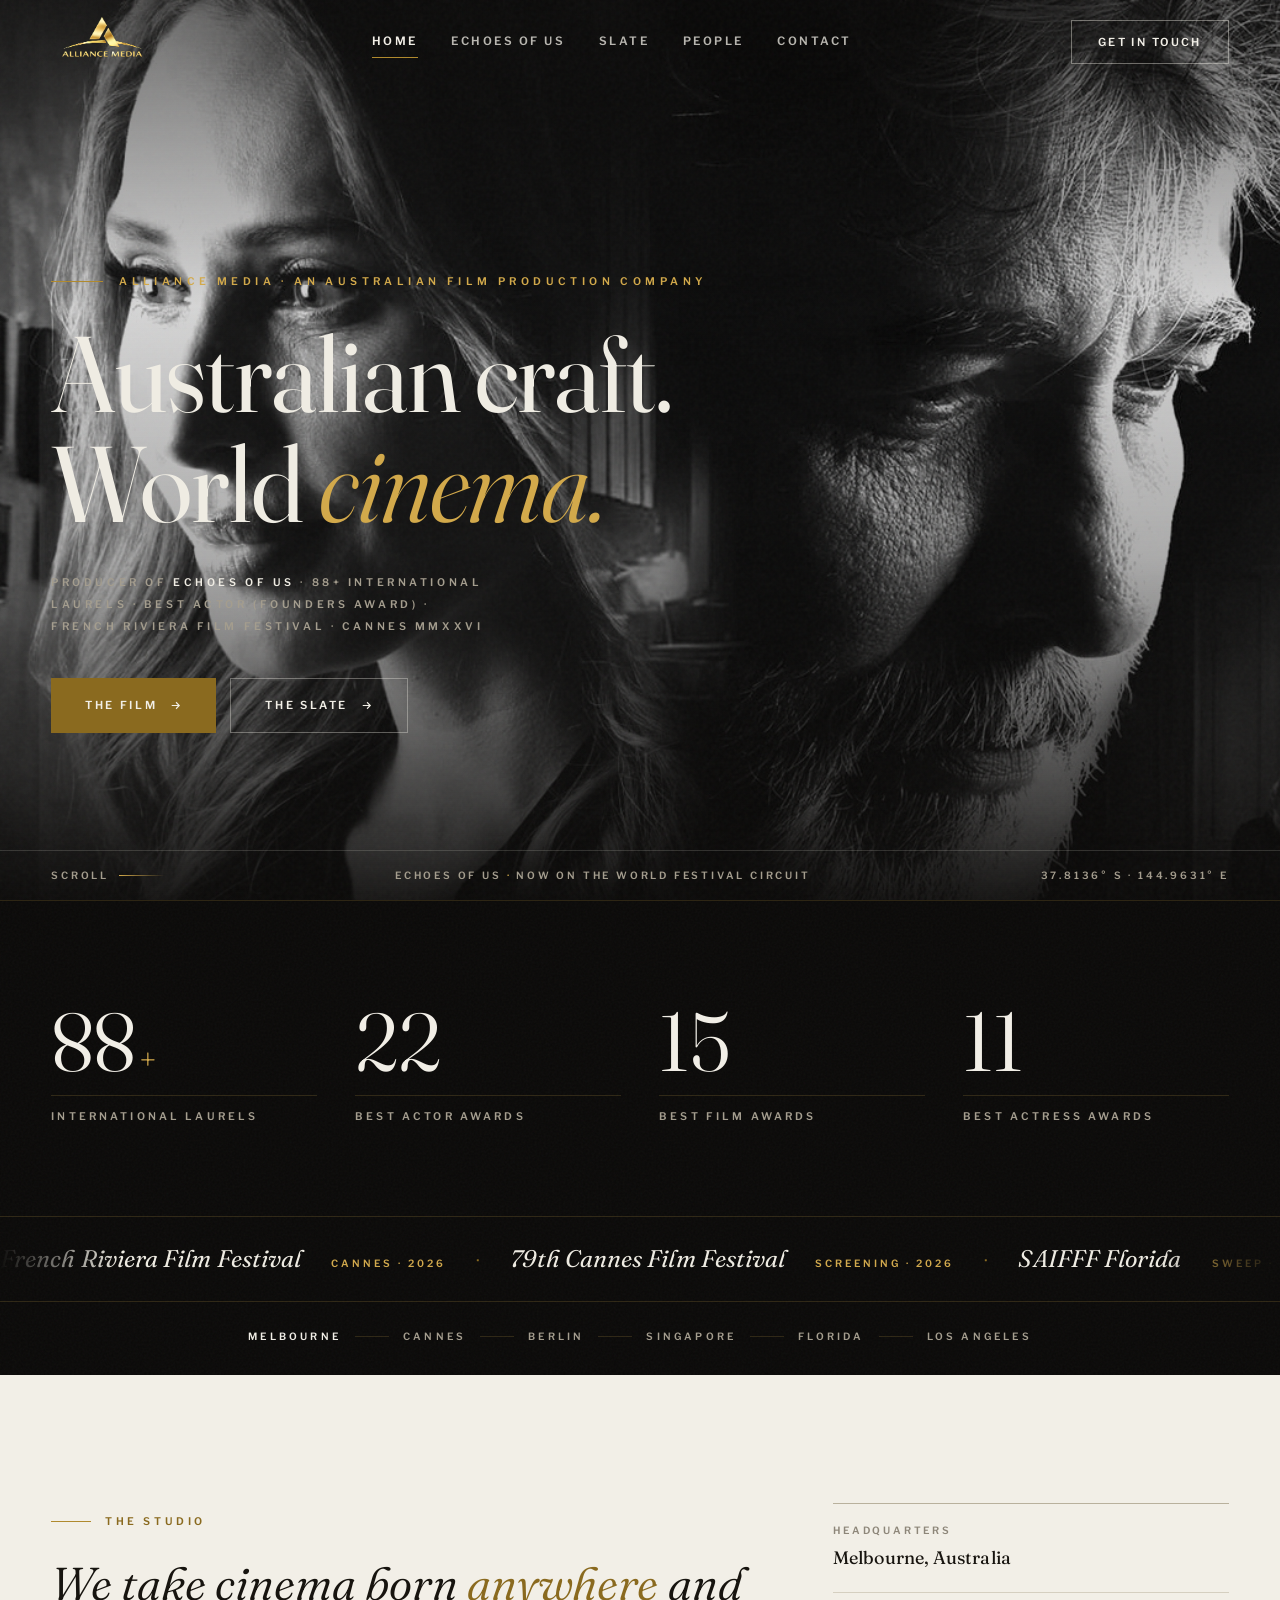
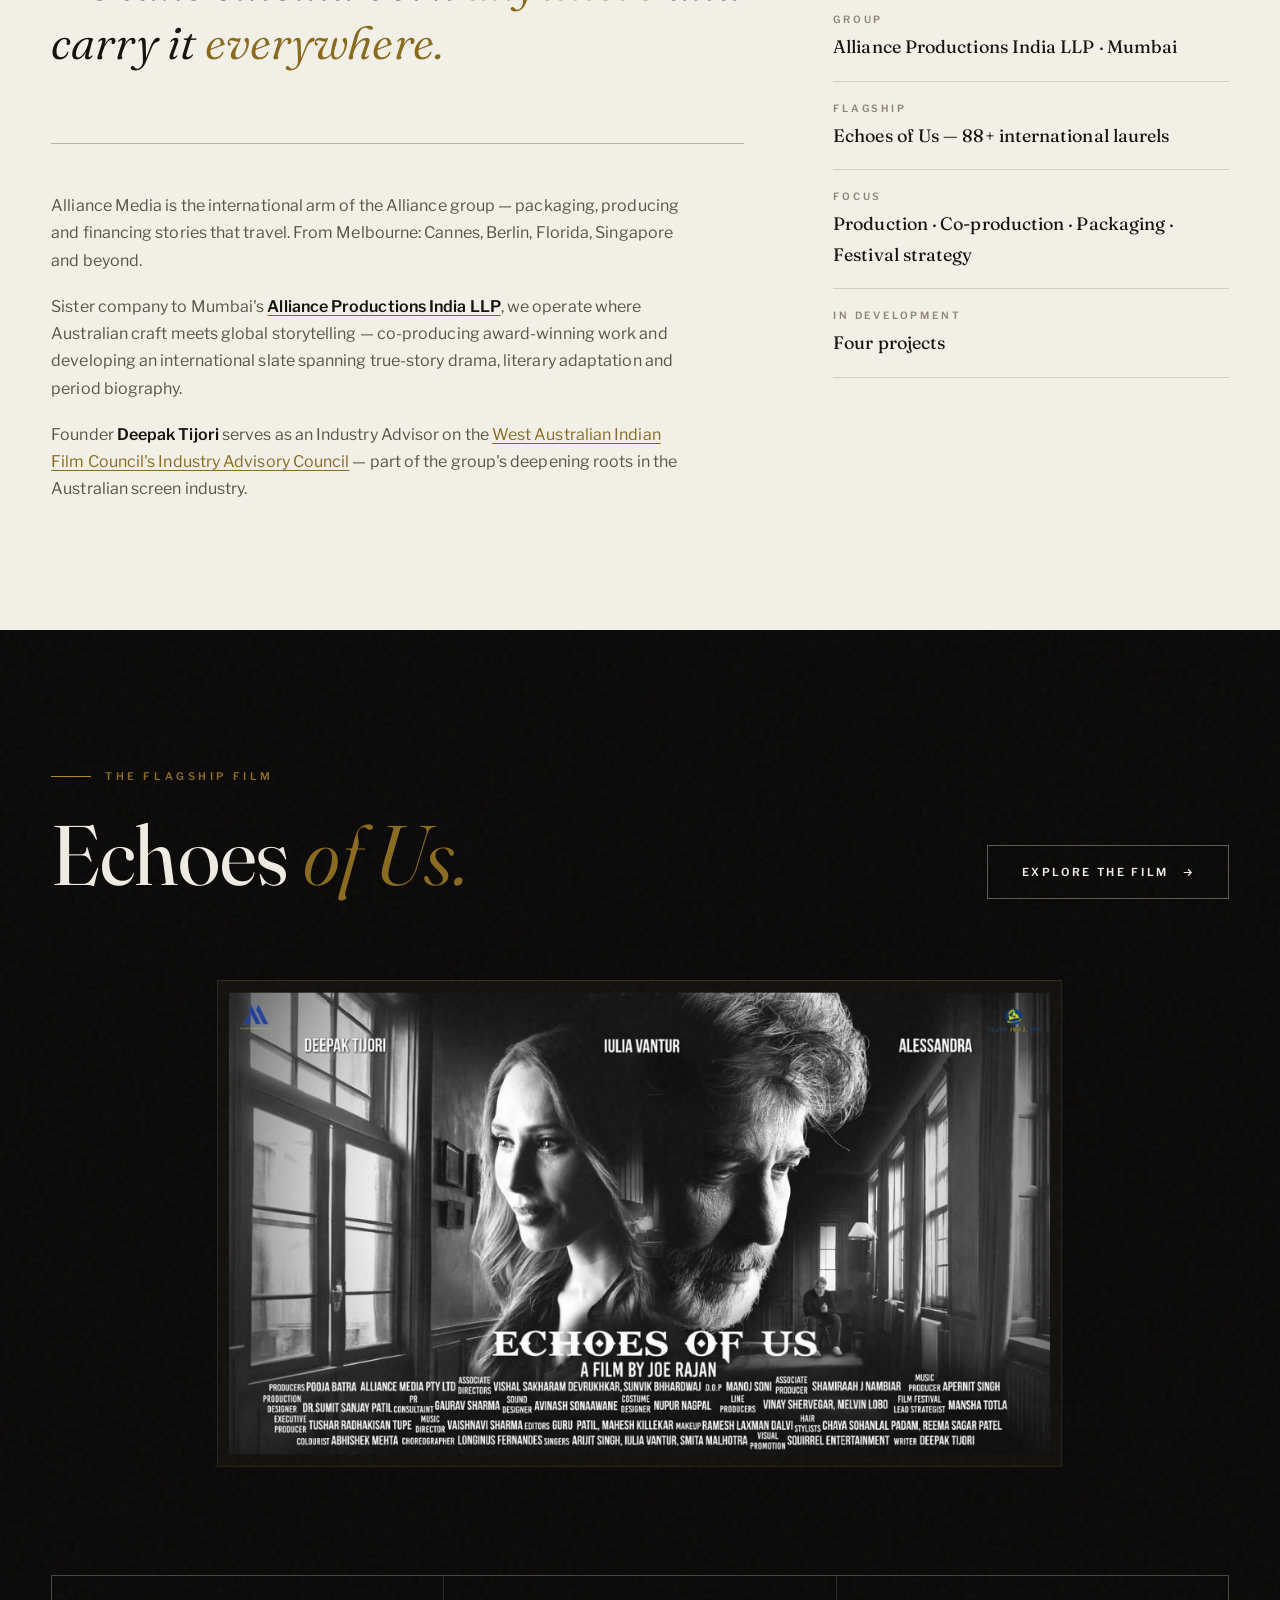
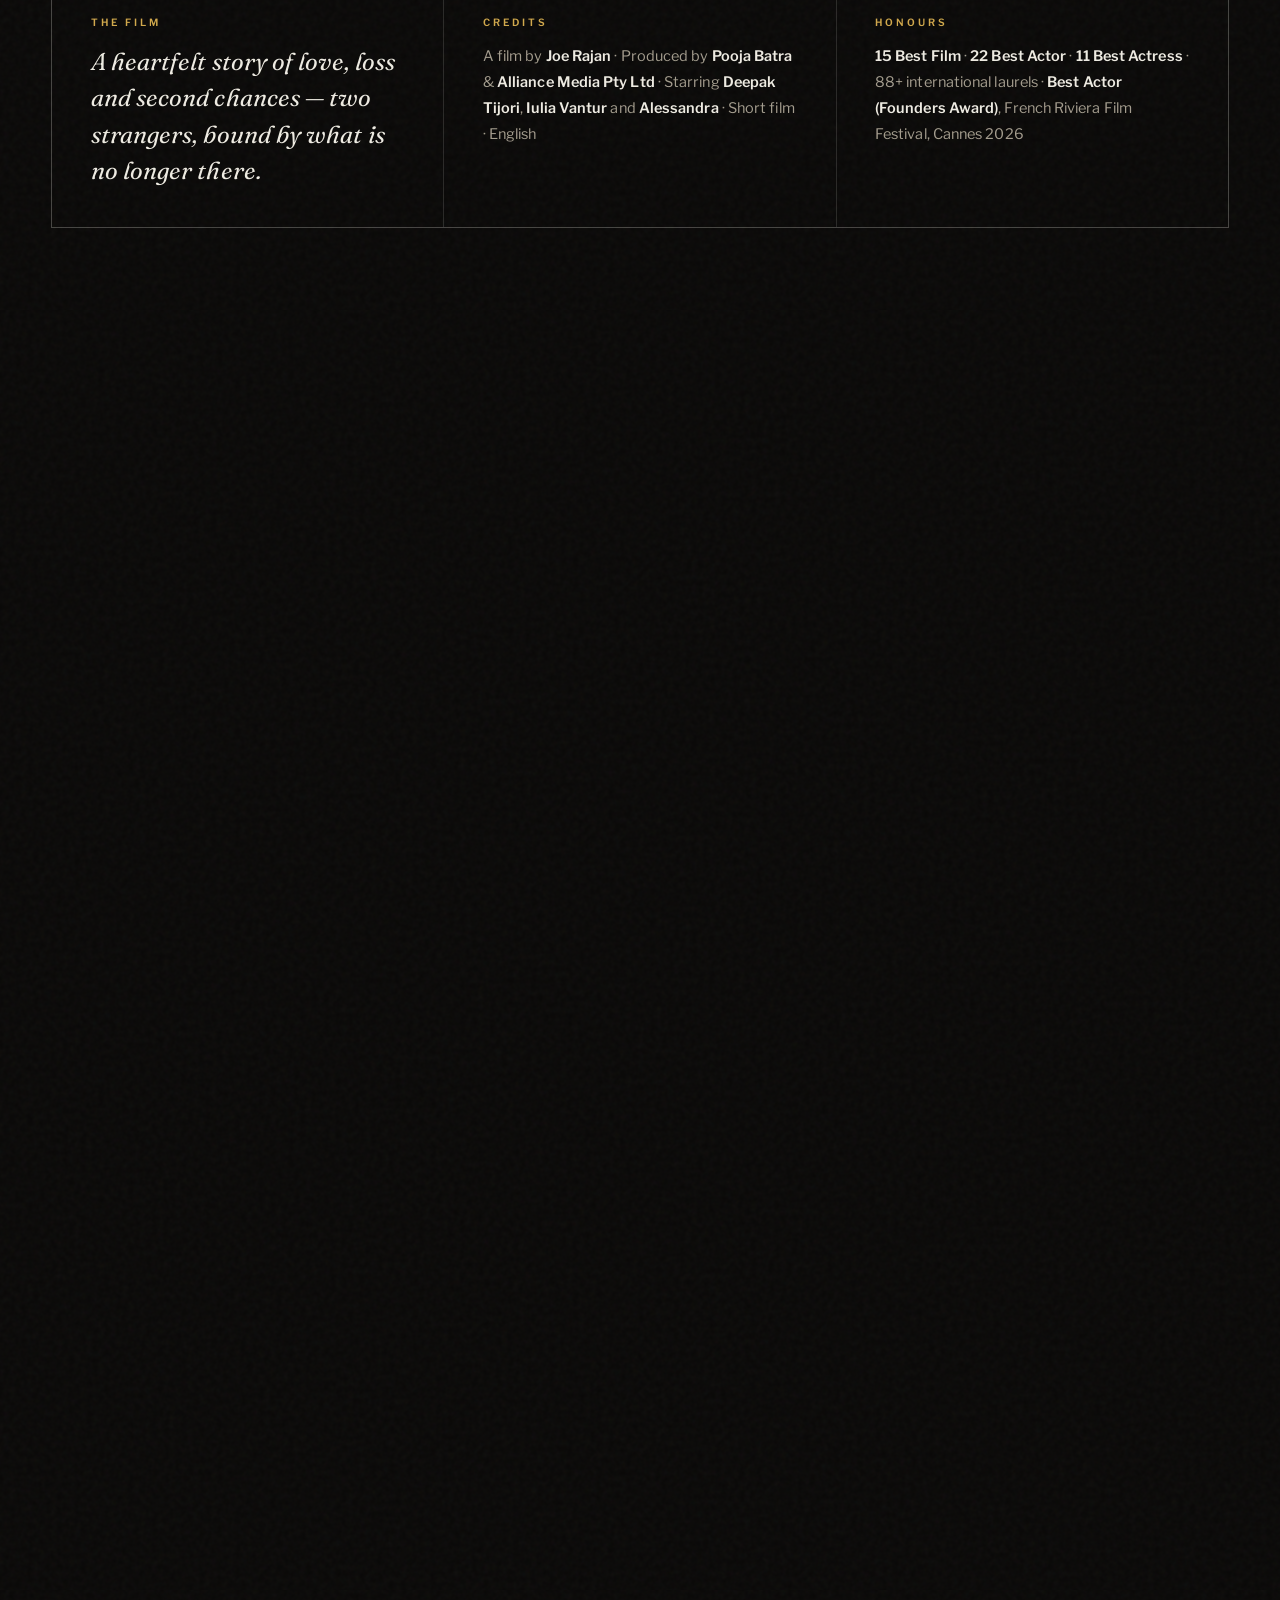
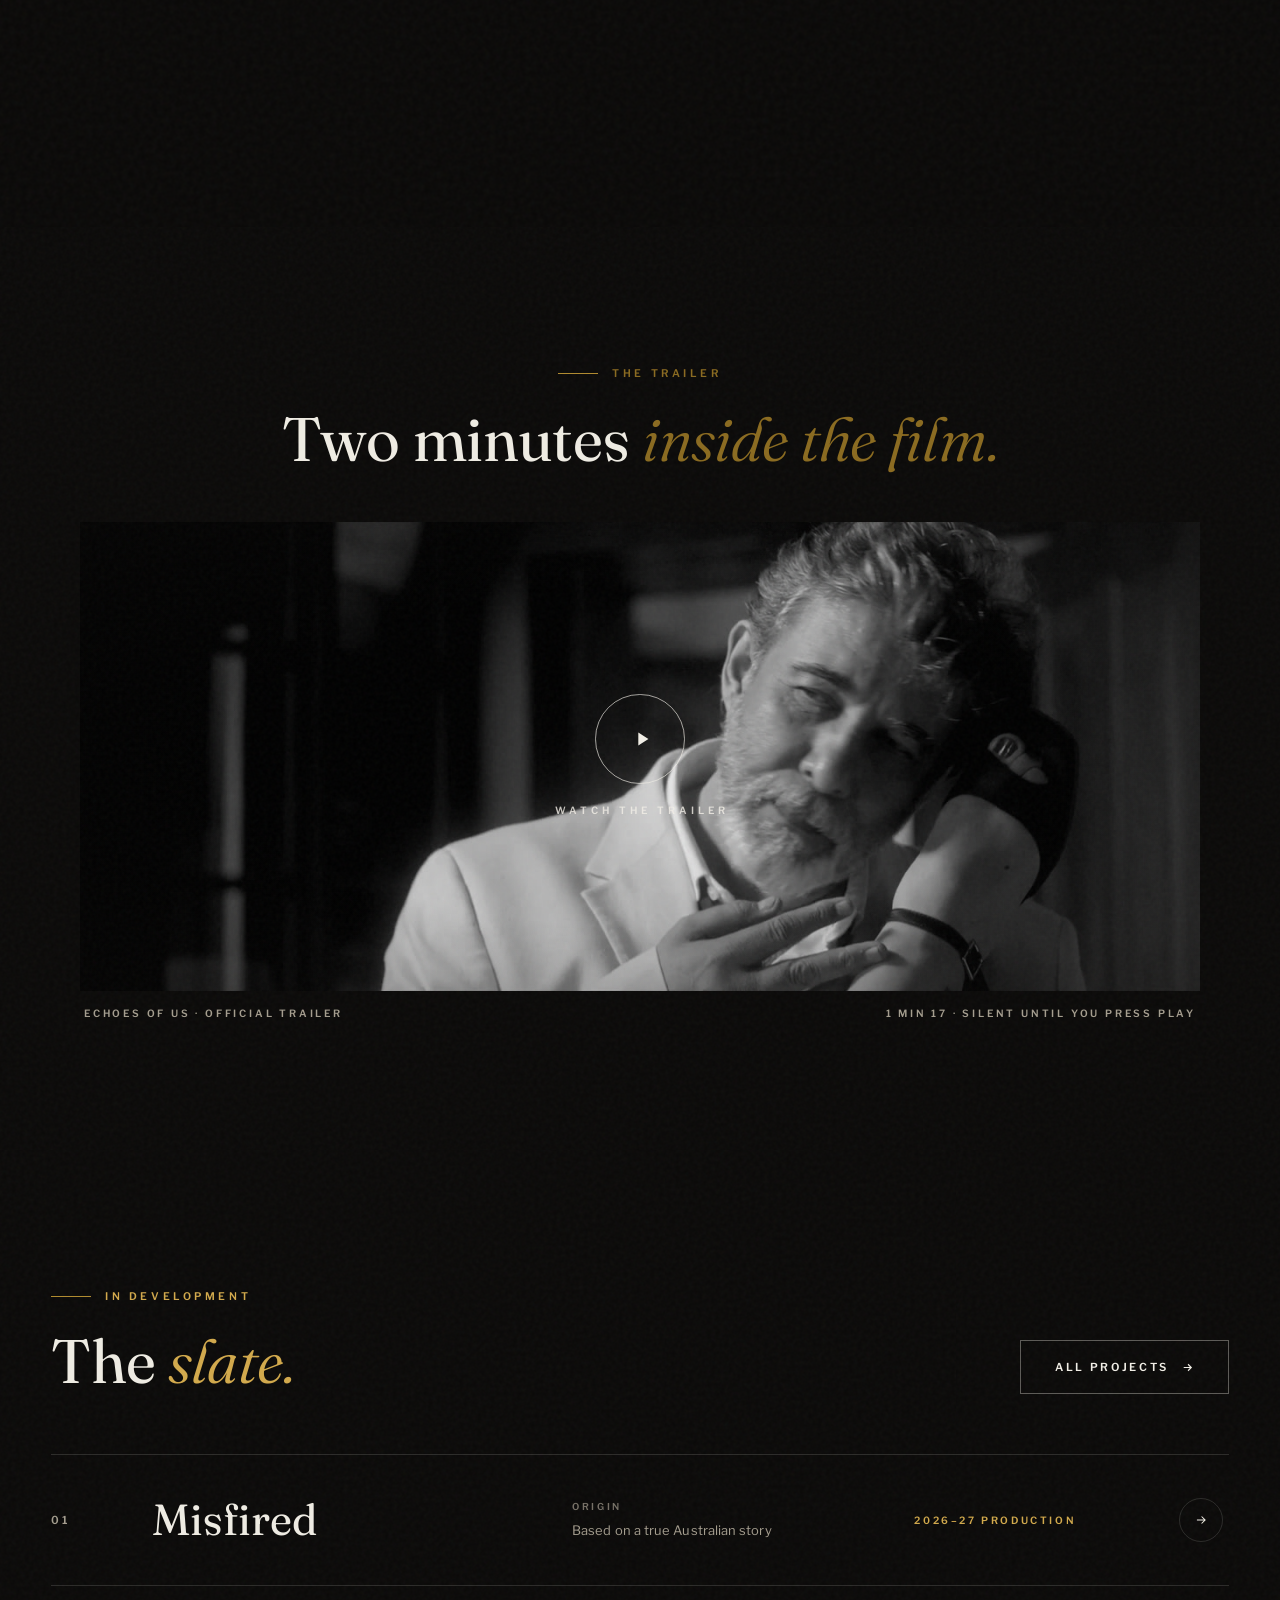
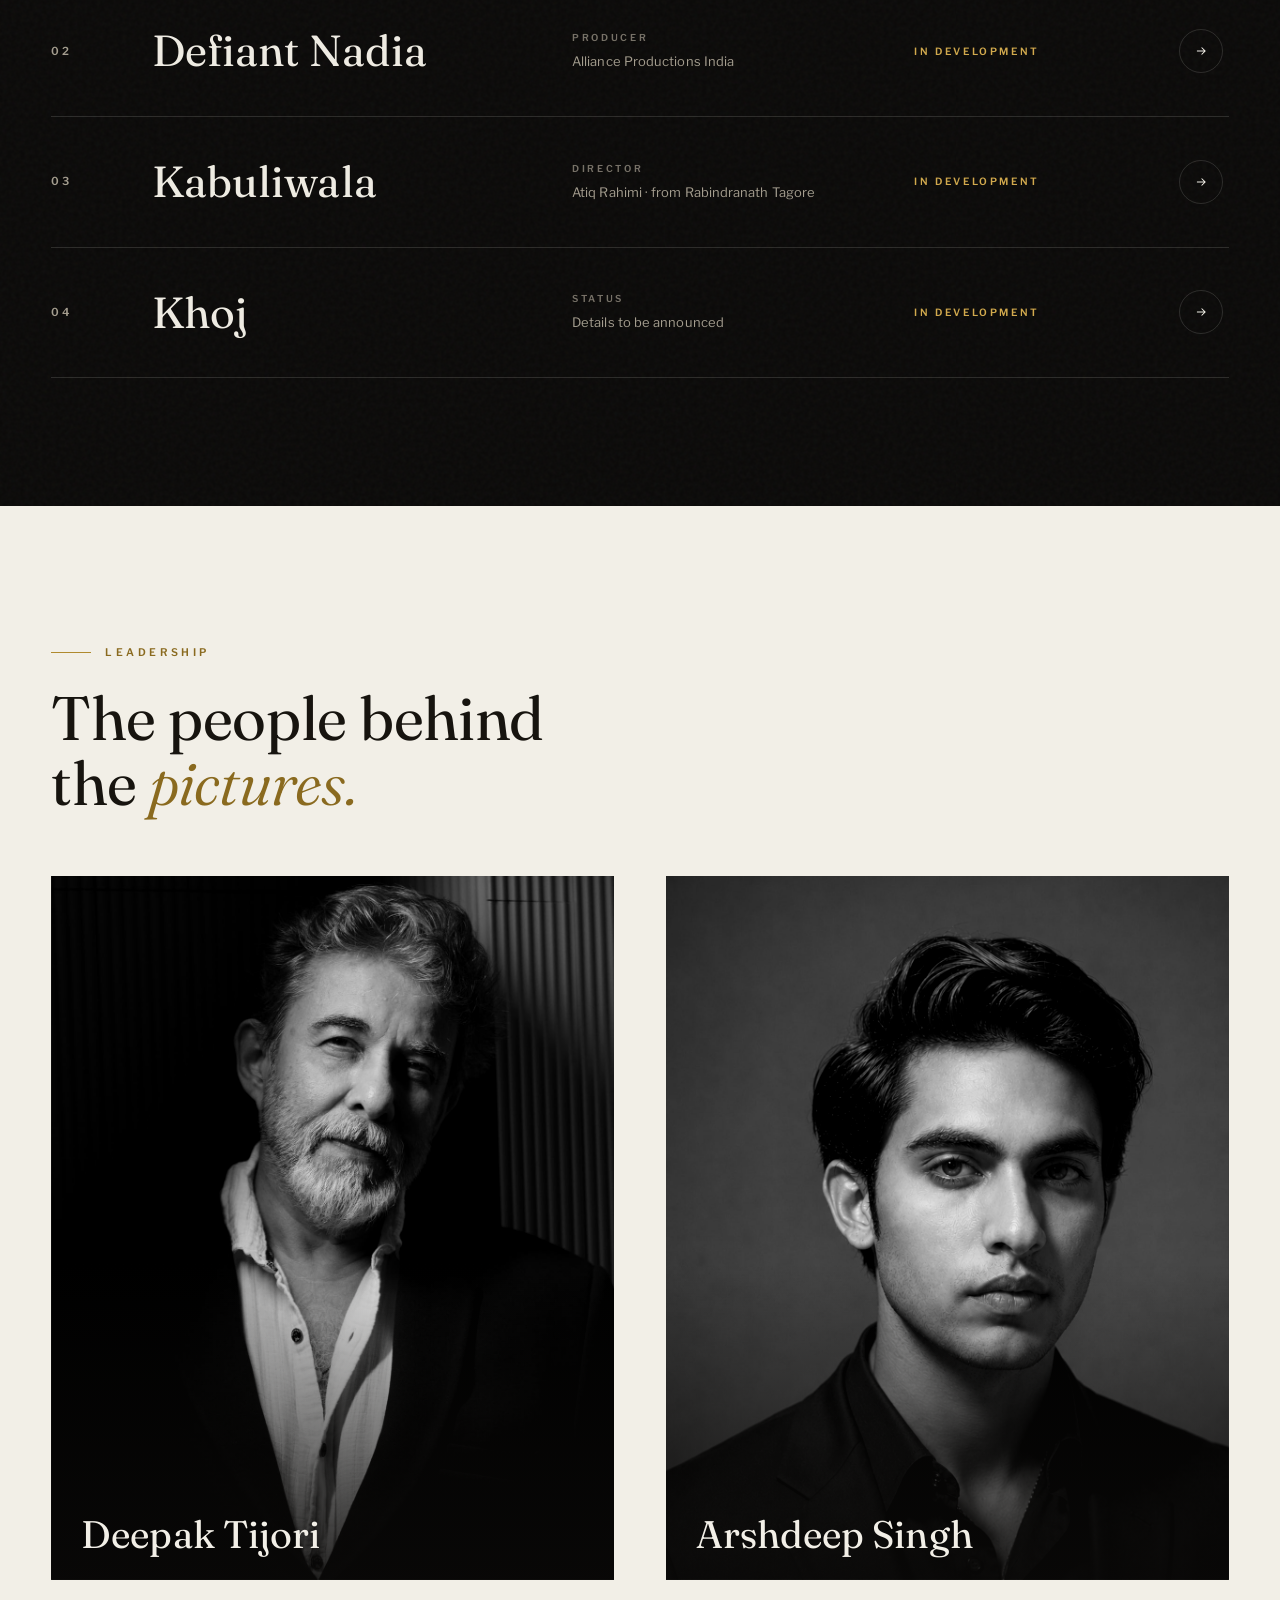
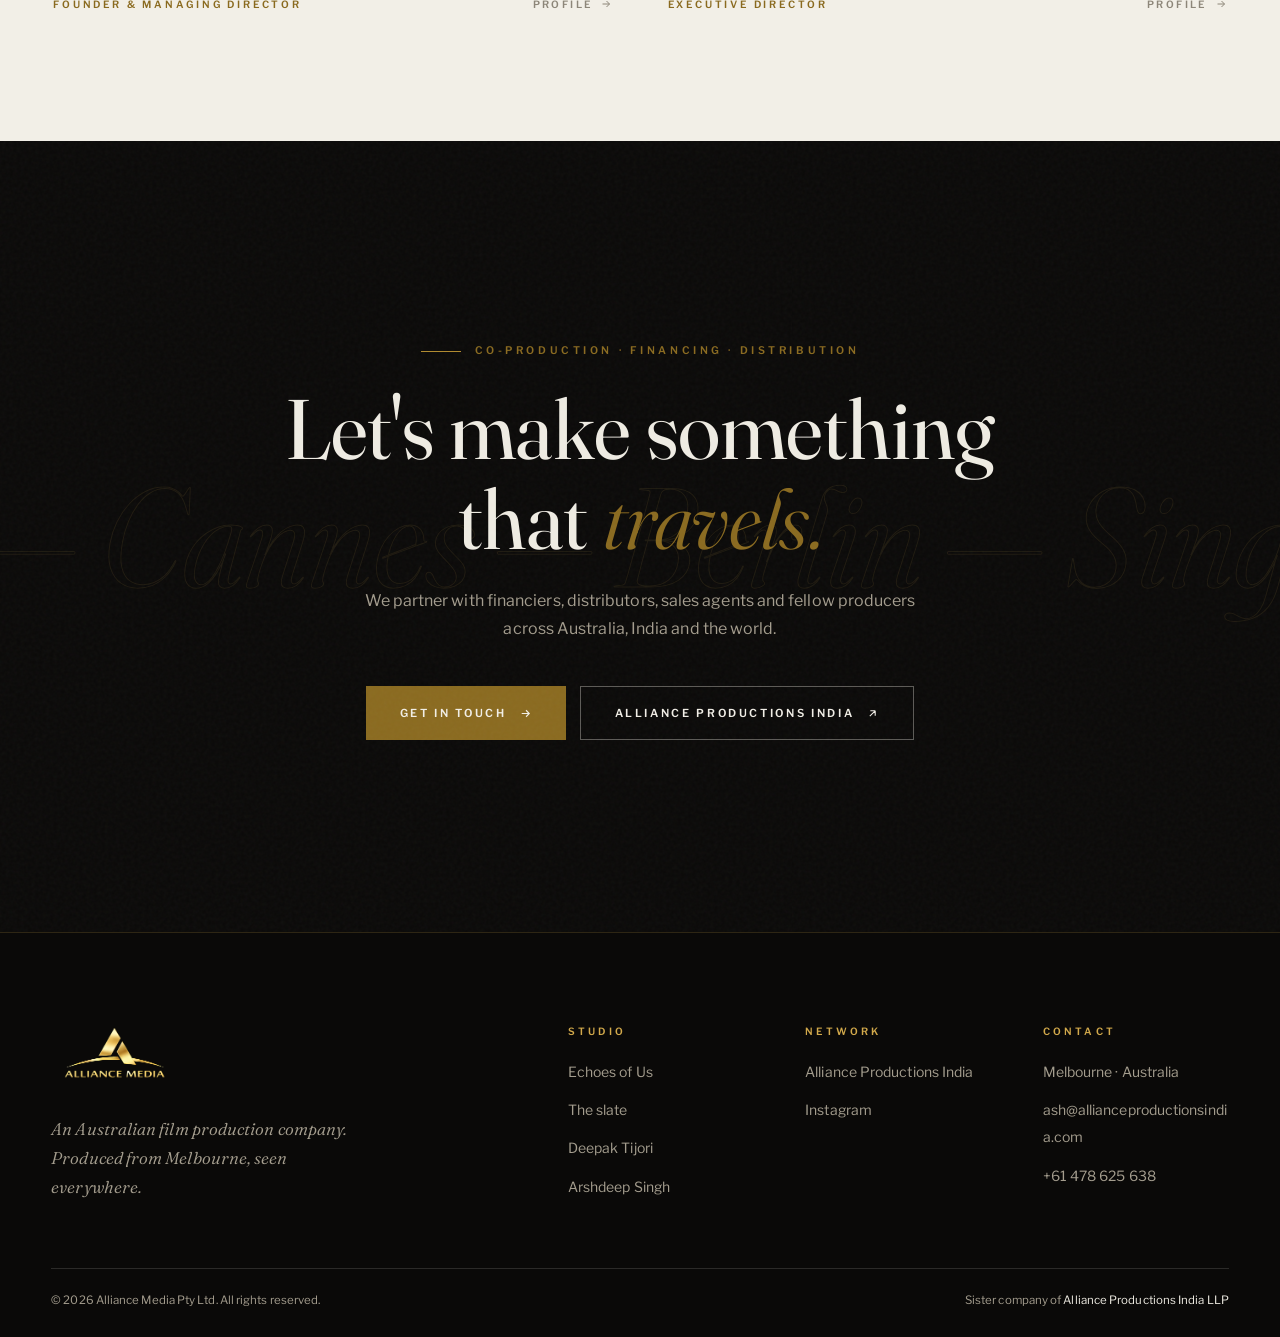
==== index.html @ a72d8fa0 "Slate posters shown whole: hover atmospheres use contain (right-composed), mobile cards use natural " ====
<!doctype html>
<html lang="en">
<head>
  <meta charset="UTF-8" />
  <meta name="viewport" content="width=device-width, initial-scale=1.0" />
  <title>Alliance Media Pty Ltd — Australian Film Production Company</title>
  <meta name="description" content="Alliance Media Pty Ltd is an Australian film production company — producer of Echoes of Us (88+ international laurels, Best Actor at the French Riviera Film Festival, Cannes 2026) with an international slate in development." />
  <link rel="icon" href="assets/logo/am-emblem-w400.png" />
  <link rel="preconnect" href="https://fonts.googleapis.com" />
  <link rel="preconnect" href="https://fonts.gstatic.com" crossorigin />
  <link rel="preload" as="style" href="https://fonts.googleapis.com/css2?family=Fraunces:ital,opsz,wght@0,9..144,340..560;1,9..144,340..560&family=Libre+Franklin:wght@400..800&display=swap" />
  <link href="https://fonts.googleapis.com/css2?family=Fraunces:ital,opsz,wght@0,9..144,340..560;1,9..144,340..560&family=Libre+Franklin:wght@400..800&display=swap" rel="stylesheet" media="print" onload="this.media=&quot;all&quot;" />
  <noscript><link href="https://fonts.googleapis.com/css2?family=Fraunces:ital,opsz,wght@0,9..144,340..560;1,9..144,340..560&family=Libre+Franklin:wght@400..800&display=swap" rel="stylesheet" /></noscript>
  <link rel="preload" as="image" href="assets/films/echoes-of-us-hero-faces-w2400.jpg" imagesrcset="assets/films/echoes-of-us-hero-faces-w800.jpg 800w, assets/films/echoes-of-us-hero-faces-w1200.jpg 1200w, assets/films/echoes-of-us-hero-faces-w2400.jpg 2400w" imagesizes="100vw" />
  <link rel="stylesheet" href="styles.css?v=8" />
  <link rel="canonical" href="https://arshdeep2705.github.io/alliance-media/" />
  <meta property="og:type" content="website" />
  <meta property="og:site_name" content="Alliance Media Pty Ltd" />
  <meta property="og:title" content="Alliance Media Pty Ltd — Australian Film Production Company" />
  <meta property="og:description" content="The Australian production company behind Echoes of Us — 88+ international laurels and a Cannes-season Best Actor win — with an international slate in development." />
  <meta property="og:image" content="https://arshdeep2705.github.io/alliance-media/assets/logo/am-logo-w1200.png" />
  <meta name="twitter:card" content="summary_large_image" />
  <meta name="twitter:title" content="Alliance Media Pty Ltd — Australian Film Production Company" />
  <meta name="twitter:description" content="The Australian production company behind Echoes of Us — 88+ international laurels and a Cannes-season Best Actor win." />
  <meta name="twitter:image" content="https://arshdeep2705.github.io/alliance-media/assets/logo/am-logo-w1200.png" />
  <script type="application/ld+json">
  {
    "@context": "https://schema.org",
    "@type": "Organization",
    "name": "Alliance Media Pty Ltd",
    "url": "https://arshdeep2705.github.io/alliance-media/",
    "logo": "https://arshdeep2705.github.io/alliance-media/assets/logo/am-logo-w1200.png",
    "address": { "@type": "PostalAddress", "addressLocality": "Melbourne", "addressCountry": "AU" },
    "parentOrganization": { "@type": "Organization", "name": "Alliance Productions India LLP", "url": "https://allianceproductionsindia.com" },
    "founder": {
      "@type": "Person",
      "name": "Deepak Tijori",
      "memberOf": {
        "@type": "Organization",
        "name": "West Australian Indian Film Council — Industry Advisory Council",
        "url": "https://waifc.org.au/about/our-people"
      }
    },
    "sameAs": ["https://www.instagram.com/deepaktijoriteam/"]
  }
  </script>
</head>
<body class="header-dark">
  <a class="skip-link" href="#main">Skip to content</a>

  <!-- studio ident -->
  <div class="ident" aria-hidden="true">
    <div class="ident__mark">
      <div class="ident__rule"></div>
      <div class="ident__name">Alliance Media</div>
      <div class="ident__sub">Melbourne · Mumbai · Cannes</div>
    </div>
  </div>

  <div class="scroll-progress" aria-hidden="true"></div>

  <header class="site-header">
    <div class="container--wide">
      <div class="site-header__inner">
        <a class="brand" href="./" aria-label="Alliance Media Pty Ltd — home">
          <img class="brand__dark" src="assets/logo/am-logo-dark-w600.png" alt="Alliance Media Pty Ltd" width="600" height="342" />
          <img class="brand__light" src="assets/logo/am-logo-tr-w600.png" alt="Alliance Media Pty Ltd" width="600" height="342" />
        </a>
        <nav class="main-nav" aria-label="Primary">
          <a href="./" aria-current="page">Home</a>
          <a href="films/echoes-of-us/">Echoes of Us</a>
          <a href="slate/">Slate</a>
          <a href="#leadership">People</a>
          <a href="contact/">Contact</a>
        </nav>
        <a class="header-cta" href="contact/">Get in touch</a>
        <button class="menu-toggle" aria-label="Menu" aria-expanded="false"><span></span></button>
      </div>
    </div>
  </header>

  <nav class="mobile-menu" aria-label="Mobile">
    <a class="mobile-menu__link" href="./"><i>01</i>Home</a>
    <a class="mobile-menu__link" href="films/echoes-of-us/"><i>02</i>Echoes of Us</a>
    <a class="mobile-menu__link" href="slate/"><i>03</i>Slate</a>
    <a class="mobile-menu__link" href="#leadership"><i>04</i>People</a>
    <a class="mobile-menu__link" href="contact/"><i>05</i>Contact</a>
    <div class="mobile-menu__foot">Alliance Media Pty Ltd · Melbourne, Australia</div>
  </nav>

  <main id="main">

    <!-- ======================================================== ACT I · HERO -->
    <section class="hero--cinema grain">
      <div class="hero__media">
        <img src="assets/films/echoes-of-us-hero-faces-w2400.jpg" srcset="assets/films/echoes-of-us-hero-faces-w800.jpg 800w, assets/films/echoes-of-us-hero-faces-w1200.jpg 1200w, assets/films/echoes-of-us-hero-faces-w2400.jpg 2400w" sizes="100vw" alt="Deepak Tijori and Iulia Vantur in Echoes of Us" width="2400" height="730" fetchpriority="high" />
      </div>
      <div class="container hero__inner">
        <p class="hero__kicker">Alliance Media · An Australian film production company</p>
        <h1 class="hero__title">
          <span class="t-line"><span>Australian craft.</span></span>
          <span class="t-line"><span>World <em class="gold">cinema.</em></span></span>
        </h1>
        <p class="hero__credit">Producer of <b>Echoes of Us</b> · 88+ international laurels · Best Actor (Founders Award) · French Riviera Film Festival · Cannes MMXXVI</p>
        <div class="hero__actions">
          <a class="btn btn--gold" href="films/echoes-of-us/">The film<svg viewBox="0 0 24 24" fill="none" stroke="currentColor" stroke-width="2"><path d="M5 12h14M13 6l6 6-6 6"/></svg></a>
          <a class="btn btn--ghost" href="slate/">The slate<svg viewBox="0 0 24 24" fill="none" stroke="currentColor" stroke-width="2"><path d="M5 12h14M13 6l6 6-6 6"/></svg></a>
        </div>
      </div>
      <div class="hero__foot">
        <div class="container hero__foot-inner">
          <span class="scroll-cue">Scroll</span>
          <span>Echoes of Us <span class="dot">·</span> Now on the world festival circuit</span>
          <span>37.8136° S · 144.9631° E</span>
        </div>
      </div>
    </section>

    <!-- ============================================== ACT II · RECOGNITION -->
    <section class="recognition grain" aria-label="Recognition">
      <div class="container">
        <div class="recognition__grid reveal-child">
          <div class="rec-stat"><div class="rec-stat__num"><span data-count="88">88</span><sup>+</sup></div><div class="rec-stat__label">International laurels</div></div>
          <div class="rec-stat"><div class="rec-stat__num"><span data-count="22">22</span></div><div class="rec-stat__label">Best Actor awards</div></div>
          <div class="rec-stat"><div class="rec-stat__num"><span data-count="15">15</span></div><div class="rec-stat__label">Best Film awards</div></div>
          <div class="rec-stat"><div class="rec-stat__num"><span data-count="11">11</span></div><div class="rec-stat__label">Best Actress awards</div></div>
        </div>
      </div>
      <div class="ribbon" aria-hidden="true">
        <div class="ribbon__track">
          <span class="ribbon__item"><span class="ribbon__fest">French Riviera Film Festival</span><span class="ribbon__meta">Cannes · 2026</span><span class="ribbon__sep">·</span></span>
          <span class="ribbon__item"><span class="ribbon__fest">79th Cannes Film Festival</span><span class="ribbon__meta">Screening · 2026</span><span class="ribbon__sep">·</span></span>
          <span class="ribbon__item"><span class="ribbon__fest">SAIFFF Florida</span><span class="ribbon__meta">Sweep · 2026</span><span class="ribbon__sep">·</span></span>
          <span class="ribbon__item"><span class="ribbon__fest">Indian Panorama</span><span class="ribbon__meta">Triple honour · 2025–26</span><span class="ribbon__sep">·</span></span>
          <span class="ribbon__item"><span class="ribbon__fest">Dadasaheb Phalke Awards</span><span class="ribbon__meta">Sweep · 11th edition</span><span class="ribbon__sep">·</span></span>
        </div>
      </div>
      <div class="cities">
        <span><b>Melbourne</b></span><span>Cannes</span><span>Berlin</span><span>Singapore</span><span>Florida</span><span>Los Angeles</span>
      </div>
    </section>

    <!-- ================================================ ACT III · MANIFESTO -->
    <section class="section" id="studio">
      <div class="container">
        <div class="manifesto__grid">
          <div>
            <p class="eyebrow reveal">The studio</p>
            <p class="manifesto__quote reveal">We take cinema born <em>anywhere</em> and carry it <em>everywhere.</em></p>
            <div class="rule-draw mt-lg"></div>
            <div class="manifesto__body reveal">
              <p>Alliance Media is the international arm of the Alliance group — packaging, producing and financing stories that travel. From Melbourne: Cannes, Berlin, Florida, Singapore and beyond.</p>
              <p>Sister company to Mumbai's <a href="https://allianceproductionsindia.com" target="_blank" rel="noopener" style="color:var(--gold-deep); text-decoration:underline; text-underline-offset:3px"><strong>Alliance Productions India LLP</strong></a>, we operate where Australian craft meets global storytelling — co-producing award-winning work and developing an international slate spanning true-story drama, literary adaptation and period biography.</p>
              <p>Founder <strong>Deepak Tijori</strong> serves as an Industry Advisor on the <a href="https://waifc.org.au/about/our-people" target="_blank" rel="noopener" style="color:var(--gold-deep); text-decoration:underline; text-underline-offset:3px">West Australian Indian Film Council's Industry Advisory Council</a> — part of the group's deepening roots in the Australian screen industry.</p>
            </div>
          </div>
          <dl class="studio-facts reveal-child">
            <div class="studio-fact"><dt>Headquarters</dt><dd>Melbourne, Australia</dd></div>
            <div class="studio-fact"><dt>Group</dt><dd>Alliance Productions India LLP · Mumbai</dd></div>
            <div class="studio-fact"><dt>Flagship</dt><dd>Echoes of Us — 88+ international laurels</dd></div>
            <div class="studio-fact"><dt>Focus</dt><dd>Production · Co-production · Packaging · Festival strategy</dd></div>
            <div class="studio-fact"><dt>In development</dt><dd>Four projects</dd></div>
          </dl>
        </div>
      </div>
    </section>

    <!-- ================================================ ACT IV · FLAGSHIP -->
    <section class="flagship flagship--story grain" id="film">
      <div class="container">
        <div class="section-head">
          <div>
            <p class="eyebrow reveal">The flagship film</p>
            <h2 class="display display--xl reveal">Echoes <span class="accent">of Us.</span></h2>
          </div>
          <a class="btn btn--ghost reveal" href="films/echoes-of-us/">Explore the film<svg viewBox="0 0 24 24" fill="none" stroke="currentColor" stroke-width="2"><path d="M5 12h14M13 6l6 6-6 6"/></svg></a>
        </div>
        <div class="flagship__scroll">
        <div class="flagship__stage">
          <div class="flagship__art">
            <img src="assets/films/echoes-of-us-hero-w2400.jpg" srcset="assets/films/echoes-of-us-hero-w1200.jpg 1200w, assets/films/echoes-of-us-hero-w2400.jpg 2400w" sizes="(max-width: 960px) 100vw, 1160px" alt="Echoes of Us — official key art" width="2400" height="1350" loading="lazy" />
          </div>
          <div class="flagship__meta">
            <div class="flagship__cell">
              <h4>The film</h4>
              <p class="big">A heartfelt story of love, loss and second chances — two strangers, bound by what is no longer there.</p>
            </div>
            <div class="flagship__cell">
              <h4>Credits</h4>
              <p>A film by <b>Joe Rajan</b> · Produced by <b>Pooja Batra</b> &amp; <b>Alliance Media Pty Ltd</b> · Starring <b>Deepak Tijori</b>, <b>Iulia Vantur</b> and <b>Alessandra</b> · Short film · English</p>
            </div>
            <div class="flagship__cell">
              <h4>Honours</h4>
              <p><b>15 Best Film</b> · <b>22 Best Actor</b> · <b>11 Best Actress</b> · 88+ international laurels · <b>Best Actor (Founders Award)</b>, French Riviera Film Festival, Cannes 2026</p>
            </div>
          </div>
        </div>
        </div>
      </div>
    </section>

    <!-- ================================================= ACT V · THEATRE -->
    <section class="theatre grain" id="trailer">
      <div class="container">
        <div class="trailer-head">
          <p class="eyebrow reveal">The trailer</p>
          <h2 class="display reveal" style="color:var(--n-text)">Two minutes <span class="accent">inside the film.</span></h2>
        </div>
        <div class="theatre__stage reveal-mask" role="button" tabindex="0" aria-label="Play the Echoes of Us trailer in cinema view" data-cinema="assets/videos/echoes-trailer-scope.mp4" data-cinema-poster="assets/films/echoes-trailer-poster.jpg">
          <div class="theatre__poster">
            <img src="assets/films/echoes-trailer-poster.jpg" alt="Still from the Echoes of Us trailer" width="1280" height="536" loading="lazy" />
          </div>
          <div class="theatre__veil" aria-hidden="true"></div>
          <div class="theatre__play" aria-hidden="true">
            <span class="theatre__play-ring"><svg viewBox="0 0 24 24"><path d="M8 5v14l11-7z"/></svg></span>
            <span class="theatre__play-label">Watch the trailer</span>
          </div>
        </div>
        <div class="theatre__caption">
          <span>Echoes of Us · Official trailer</span>
          <span>1 min 17 · Silent until you press play</span>
        </div>
      </div>
    </section>

    <!-- ================================================== ACT VI · SLATE -->
    <section class="section--night section slate-wrap grain" id="slate">
      <div class="slate-atmo" aria-hidden="true">
        <div class="atmo-frame atmo-frame--misfired" data-atmo-layer="misfired"><span class="atmo-frame__word">Misfired</span><span class="atmo-frame__tag">Based on a true Australian story</span></div>
        <div class="atmo-frame atmo-frame--khoj" data-atmo-layer="khoj"><span class="atmo-frame__word">Khoj</span><span class="atmo-frame__tag">In development</span></div>
        <img data-atmo-layer="kabuliwala" src="assets/films/kabuliwala-poster-w1600.jpg" alt="" width="1024" height="1536" loading="lazy" />
        <img data-atmo-layer="defiant-nadia" src="assets/films/defiant-nadia-w1600.jpg" alt="" width="1600" height="1255" loading="lazy" />
      </div>
      <div class="container">
        <div class="section-head">
          <div>
            <p class="eyebrow reveal">In development</p>
            <h2 class="display reveal">The <span class="accent">slate.</span></h2>
          </div>
          <a class="btn btn--ghost reveal" href="slate/">All projects<svg viewBox="0 0 24 24" fill="none" stroke="currentColor" stroke-width="2"><path d="M5 12h14M13 6l6 6-6 6"/></svg></a>
        </div>

        <div class="slate-list slate-list--desk reveal">
          <a class="slate-row" href="slate/#misfired" data-atmo="misfired">
            <span class="slate-row__idx">01</span>
            <span class="slate-row__title">Misfired</span>
            <span class="slate-row__meta"><strong>Origin</strong>Based on a true Australian story</span>
            <span class="slate-row__status">2026–27 production</span>
            <span class="slate-row__arrow"><svg viewBox="0 0 24 24" fill="none" stroke-width="1.8"><path d="M5 12h14M13 6l6 6-6 6"/></svg></span>
          </a>
          <a class="slate-row" href="slate/#defiant-nadia" data-atmo="defiant-nadia">
            <span class="slate-row__idx">02</span>
            <span class="slate-row__title">Defiant Nadia</span>
            <span class="slate-row__meta"><strong>Producer</strong>Alliance Productions India</span>
            <span class="slate-row__status">In development</span>
            <span class="slate-row__arrow"><svg viewBox="0 0 24 24" fill="none" stroke-width="1.8"><path d="M5 12h14M13 6l6 6-6 6"/></svg></span>
          </a>
          <a class="slate-row" href="slate/#kabuliwala" data-atmo="kabuliwala">
            <span class="slate-row__idx">03</span>
            <span class="slate-row__title">Kabuliwala</span>
            <span class="slate-row__meta"><strong>Director</strong>Atiq Rahimi · from Rabindranath Tagore</span>
            <span class="slate-row__status">In development</span>
            <span class="slate-row__arrow"><svg viewBox="0 0 24 24" fill="none" stroke-width="1.8"><path d="M5 12h14M13 6l6 6-6 6"/></svg></span>
          </a>
          <a class="slate-row" href="slate/#khoj" data-atmo="khoj">
            <span class="slate-row__idx">04</span>
            <span class="slate-row__title">Khoj</span>
            <span class="slate-row__meta"><strong>Status</strong>Details to be announced</span>
            <span class="slate-row__status">In development</span>
            <span class="slate-row__arrow"><svg viewBox="0 0 24 24" fill="none" stroke-width="1.8"><path d="M5 12h14M13 6l6 6-6 6"/></svg></span>
          </a>
        </div>

        <!-- mobile: cinematic project cards -->
        <div class="slate-cardlist reveal-child">
          <a class="slate-card" href="slate/#misfired">
            <div class="slate-card__img slate-card__img--pad"><img src="assets/logo/am-emblem-w400.png" alt="" width="400" height="400" loading="lazy" /></div>
            <div class="slate-card__body"><span class="slate-card__title">Misfired</span><span class="slate-card__meta">Based on a true Australian story</span><span class="slate-card__status">2026–27 production</span></div>
          </a>
          <a class="slate-card" href="slate/#defiant-nadia">
            <div class="slate-card__img"><img src="assets/films/defiant-nadia-w800.jpg" alt="Defiant Nadia" width="800" height="628" loading="lazy" /></div>
            <div class="slate-card__body"><span class="slate-card__title">Defiant Nadia</span><span class="slate-card__meta">Alliance Productions India</span><span class="slate-card__status">In development</span></div>
          </a>
          <a class="slate-card" href="slate/#kabuliwala">
            <div class="slate-card__img"><img src="assets/films/kabuliwala-poster-w800.jpg" alt="Kabuliwala" width="800" height="1000" loading="lazy" /></div>
            <div class="slate-card__body"><span class="slate-card__title">Kabuliwala</span><span class="slate-card__meta">Atiq Rahimi · from Rabindranath Tagore</span><span class="slate-card__status">In development</span></div>
          </a>
          <a class="slate-card" href="slate/#khoj">
            <div class="slate-card__img slate-card__img--pad"><img src="assets/logo/am-emblem-w400.png" alt="" width="400" height="400" loading="lazy" /></div>
            <div class="slate-card__body"><span class="slate-card__title">Khoj</span><span class="slate-card__meta">Details to be announced</span><span class="slate-card__status">In development</span></div>
          </a>
        </div>
      </div>
    </section>

    <!-- ============================================== ACT VII · LEADERSHIP -->
    <section class="section" id="leadership">
      <div class="container">
        <div class="section-head">
          <div>
            <p class="eyebrow reveal">Leadership</p>
            <h2 class="display reveal">The people behind<br />the <span class="accent">pictures.</span></h2>
          </div>
        </div>
        <div class="people-grid reveal-child">
          <a class="person-card" href="people/deepak-tijori/">
            <div class="person-card__media reveal-mask">
              <img src="assets/people/deepak-tijori-2026-formal-w1200.jpg" alt="Deepak Tijori — 2026 portrait" width="1200" height="2112" loading="lazy" />
              <span class="person-card__name">Deepak Tijori</span>
            </div>
            <div class="person-card__under">
              <span class="person-card__role">Founder &amp; Managing Director</span>
              <span class="person-card__cue">Profile <svg viewBox="0 0 24 24" fill="none" stroke-width="2"><path d="M5 12h14M13 6l6 6-6 6"/></svg></span>
            </div>
          </a>
          <a class="person-card" href="people/arshdeep-singh/">
            <div class="person-card__media reveal-mask">
              <img src="assets/people/arshdeep-singh-w1200.jpg" alt="Arshdeep Singh — portrait" width="1200" height="2132" loading="lazy" />
              <span class="person-card__name">Arshdeep Singh</span>
            </div>
            <div class="person-card__under">
              <span class="person-card__role">Executive Director</span>
              <span class="person-card__cue">Profile <svg viewBox="0 0 24 24" fill="none" stroke-width="2"><path d="M5 12h14M13 6l6 6-6 6"/></svg></span>
            </div>
          </a>
        </div>
      </div>
    </section>

    <!-- ================================================ ACT VIII · FINALE -->
    <section class="finale grain">
      <span class="finale__cities" aria-hidden="true">Melbourne — Mumbai — Cannes — Berlin — Singapore — Los Angeles —&nbsp;</span>
      <div class="container">
        <p class="eyebrow reveal" style="justify-content:center">Co-production · Financing · Distribution</p>
        <h2 class="display display--xl reveal">Let's make something<br />that <span class="accent">travels.</span></h2>
        <p class="finale__sub reveal">We partner with financiers, distributors, sales agents and fellow producers across Australia, India and the world.</p>
        <div class="finale__actions reveal">
          <a class="btn btn--gold" href="contact/">Get in touch<svg viewBox="0 0 24 24" fill="none" stroke="currentColor" stroke-width="2"><path d="M5 12h14M13 6l6 6-6 6"/></svg></a>
          <a class="btn btn--ghost" href="https://allianceproductionsindia.com" target="_blank" rel="noopener">Alliance Productions India<svg viewBox="0 0 24 24" fill="none" stroke="currentColor" stroke-width="2"><path d="M7 17L17 7M17 7H8M17 7v9"/></svg></a>
        </div>
      </div>
    </section>
  </main>

  <footer class="site-footer">
    <div class="container">
      <div class="site-footer__grid">
        <div class="site-footer__brand">
          <img src="assets/logo/am-logo-tr-w600.png" alt="Alliance Media Pty Ltd" width="600" height="342" loading="lazy" />
          <p>An Australian film production company. Produced from Melbourne, seen everywhere.</p>
        </div>
        <div>
          <h4>Studio</h4>
          <ul>
            <li><a href="films/echoes-of-us/">Echoes of Us</a></li>
            <li><a href="slate/">The slate</a></li>
            <li><a href="people/deepak-tijori/">Deepak Tijori</a></li>
            <li><a href="people/arshdeep-singh/">Arshdeep Singh</a></li>
          </ul>
        </div>
        <div>
          <h4>Network</h4>
          <ul>
            <li><a href="https://allianceproductionsindia.com" target="_blank" rel="noopener">Alliance Productions India</a></li>
            <li><a href="https://www.instagram.com/deepaktijoriteam/" target="_blank" rel="noopener">Instagram</a></li>
          </ul>
        </div>
        <div>
          <h4>Contact</h4>
          <address>
            <ul>
              <li><span>Melbourne · Australia</span></li>
              <li><a href="mailto:ash@allianceproductionsindia.com">ash@allianceproductionsindia.com</a></li>
              <li><a href="tel:+61478625638">+61 478 625 638</a></li>
            </ul>
          </address>
        </div>
      </div>
      <div class="site-footer__bottom">
        <span>© 2026 Alliance Media Pty Ltd. All rights reserved.</span>
        <span>Sister company of <a href="https://allianceproductionsindia.com" target="_blank" rel="noopener">Alliance Productions India LLP</a></span>
      </div>
    </div>
  </footer>

  <button class="to-top" aria-label="Back to top"><svg viewBox="0 0 24 24" fill="none" stroke-width="2"><path d="M12 19V5M6 11l6-6 6 6"/></svg></button>

  <script src="script.js?v=7"></script>
</body>
</html>
---- styles.css ----
/* ==========================================================================
   ALLIANCE MEDIA — design system v3 · "the projection room"
   Warm ivory editorial × deep cinema black × festival gold.
   Type: Fraunces (editorial serif, art-directed) · Libre Franklin (grotesk).
   Motion: mask/clip reveals, line reveals, premium easing. No gimmicks.
   ========================================================================== */

:root {
  --ivory: #f2efe7;
  --ivory-2: #e9e5d9;
  --ivory-3: #dfdaca;
  --black: #0a0908;
  --black-2: #12100d;
  --ink: #17140f;
  --ink-soft: #5a544a;
  --ink-faint: #8d8679;
  --line: #d5cfc0;
  --line-strong: #b9b19d;
  --gold: #b08a2e;
  --gold-bright: #d2a94b;
  --gold-deep: #8a6a1f;
  --n-line: rgba(210, 169, 75, 0.18);
  --n-line-2: rgba(242, 239, 231, 0.14);
  --n-text: #efece3;
  --n-dim: #a49d8e;

  --serif: 'Fraunces', 'Playfair Display', Georgia, serif;
  --sans: 'Libre Franklin', 'Helvetica Neue', sans-serif;

  --ease-luxe: cubic-bezier(0.77, 0, 0.175, 1);
  --ease-out: cubic-bezier(0.16, 1, 0.3, 1);

  --gutter: clamp(20px, 4vw, 68px);
  --pad: clamp(76px, 10vw, 160px);
}

/* ------------------------------------------------------------------ base */
*, *::before, *::after { box-sizing: border-box; margin: 0; padding: 0; }
html { scroll-behavior: smooth; }
body {
  background: var(--ivory); color: var(--ink);
  font-family: var(--sans); font-weight: 400;
  font-size: 16px; line-height: 1.7; letter-spacing: 0.005em;
  -webkit-font-smoothing: antialiased; overflow-x: hidden;
}
img, video { max-width: 100%; display: block; }
a { color: inherit; text-decoration: none; }
ul { list-style: none; }
button { font: inherit; background: none; border: 0; color: inherit; cursor: pointer; }
::selection { background: var(--gold); color: var(--ivory); }

.container { width: min(1360px, 100% - 2 * var(--gutter)); margin-inline: auto; }
.container--wide { width: min(1600px, 100% - 2 * var(--gutter)); margin-inline: auto; }
.container--text { width: min(880px, 100% - 2 * var(--gutter)); margin-inline: auto; }

.skip-link { position: fixed; top: -60px; left: 16px; z-index: 400; background: var(--ink); color: var(--ivory); padding: 10px 18px; font-size: 13px; transition: top 0.2s; }
.skip-link:focus { top: 16px; }
[id] { scroll-margin-top: 92px; }

/* film grain — barely-there optical layer on dark sections only */
.grain { position: relative; }
.grain::after {
  content: ''; position: absolute; inset: 0; pointer-events: none; z-index: 3; opacity: 0.04;
  background-image: url("data:image/svg+xml,%3Csvg viewBox='0 0 240 240' xmlns='http://www.w3.org/2000/svg'%3E%3Cfilter id='n'%3E%3CfeTurbulence type='fractalNoise' baseFrequency='0.9' numOctaves='2' stitchTiles='stitch'/%3E%3C/filter%3E%3Crect width='100%25' height='100%25' filter='url(%23n)'/%3E%3C/svg%3E");
}

/* --------------------------------------------------------------- ident */
.ident {
  position: fixed; inset: 0; z-index: 350; background: var(--black);
  display: flex; align-items: center; justify-content: center;
  transition: clip-path 0.9s var(--ease-luxe) 0.75s, visibility 0s 1.75s;
  clip-path: inset(0 0 0 0);
}
.ident__mark { text-align: center; }
.ident__rule { width: 0; height: 1px; margin: 0 auto 22px; background: var(--gold-bright); transition: width 0.7s var(--ease-luxe) 0.05s; }
.ident__name {
  font-family: var(--serif); font-weight: 420; font-size: clamp(19px, 2.6vw, 27px);
  letter-spacing: 0.5em; text-indent: 0.5em; text-transform: uppercase; color: var(--n-text);
  opacity: 0; transform: translateY(8px); transition: opacity 0.5s var(--ease-out) 0.28s, transform 0.5s var(--ease-out) 0.28s;
}
.ident__sub { margin-top: 12px; font-size: 9.5px; font-weight: 600; letter-spacing: 0.55em; text-indent: 0.55em; text-transform: uppercase; color: var(--gold); opacity: 0; transition: opacity 0.5s 0.5s; }
.is-ident .ident__rule { width: min(220px, 50vw); }
.is-ident .ident__name { opacity: 1; transform: none; }
.is-ident .ident__sub { opacity: 1; }
.is-open .ident { clip-path: inset(0 0 100% 0); visibility: hidden; }
.is-open .ident__mark { opacity: 0; transition: opacity 0.4s 0.6s; }
.ident--off { display: none !important; }
@media (max-width: 760px) { .ident { display: none !important; } } /* phones: instant hero, no intro */

/* --------------------------------------------------------- progress cue */
.scroll-progress { position: fixed; top: 0; left: 0; height: 2px; width: 100%; z-index: 260; transform-origin: 0 50%; transform: scaleX(0); background: linear-gradient(90deg, var(--gold-deep), var(--gold-bright)); }

/* ---------------------------------------------------------------- header */
.site-header { position: fixed; top: 0; left: 0; right: 0; z-index: 240; transition: background-color 0.45s, border-color 0.45s, transform 0.5s var(--ease-out); border-bottom: 1px solid transparent; }
.site-header__inner { display: flex; align-items: center; justify-content: space-between; gap: 24px; height: 84px; }
.brand { display: inline-flex; align-items: center; }
.brand img { height: 58px; width: auto; transition: height 0.4s var(--ease-out); }
.brand__light { display: none; }

/* over-hero (dark) state */
.header-dark .site-header:not(.is-scrolled) { background: transparent; }
.header-dark .site-header:not(.is-scrolled) .brand__dark { display: none; }
.header-dark .site-header:not(.is-scrolled) .brand__light { display: block; }
.header-dark .site-header:not(.is-scrolled) .main-nav a { color: rgba(242, 239, 231, 0.75); }
.header-dark .site-header:not(.is-scrolled) .main-nav a:hover,
.header-dark .site-header:not(.is-scrolled) .main-nav a[aria-current="page"] { color: var(--ivory); }
.header-dark .site-header:not(.is-scrolled) .header-cta { color: var(--ivory); border-color: rgba(242, 239, 231, 0.4); }
.header-dark .site-header:not(.is-scrolled) .menu-toggle span,
.header-dark .site-header:not(.is-scrolled) .menu-toggle span::before,
.header-dark .site-header:not(.is-scrolled) .menu-toggle span::after { background: var(--ivory); }

.site-header.is-scrolled { background: rgba(242, 239, 231, 0.93); backdrop-filter: blur(14px); -webkit-backdrop-filter: blur(14px); border-bottom-color: var(--line); }
.site-header.is-scrolled .brand img { height: 46px; }
.site-header.is-hidden { transform: translateY(-110%); }

.main-nav { display: flex; align-items: center; gap: clamp(18px, 2.6vw, 40px); }
.main-nav a { position: relative; font-size: 11.5px; font-weight: 600; letter-spacing: 0.22em; text-transform: uppercase; color: var(--ink-soft); padding: 8px 0; transition: color 0.3s; }
.main-nav a::after { content: ''; position: absolute; left: 0; right: 0; bottom: 2px; height: 1px; background: var(--gold); transform: scaleX(0); transform-origin: 0 50%; transition: transform 0.45s var(--ease-luxe); }
.main-nav a:hover, .main-nav a[aria-current="page"] { color: var(--ink); }
.main-nav a:hover::after, .main-nav a[aria-current="page"]::after { transform: scaleX(1); }

.header-cta { display: inline-flex; align-items: center; padding: 12px 26px; border: 1px solid var(--line-strong); font-size: 11px; font-weight: 600; letter-spacing: 0.22em; text-transform: uppercase; color: var(--ink); transition: background-color 0.35s, color 0.35s, border-color 0.35s; }
.header-cta:hover { background: var(--ink); border-color: var(--ink); color: var(--ivory); }

.menu-toggle { display: none; position: relative; z-index: 331; width: 48px; height: 48px; align-items: center; justify-content: center; }
.menu-toggle span, .menu-toggle span::before, .menu-toggle span::after { content: ''; display: block; width: 26px; height: 2px; background: var(--ink); transition: transform 0.4s var(--ease-luxe), background-color 0.3s; }
.menu-toggle span { position: relative; }
.menu-toggle span::before { position: absolute; top: -8px; }
.menu-toggle span::after { position: absolute; top: 8px; }
.menu-open .menu-toggle span { background: transparent !important; }
.menu-open .menu-toggle span::before { transform: translateY(8px) rotate(45deg); background: var(--ivory); }
.menu-open .menu-toggle span::after { transform: translateY(-8px) rotate(-45deg); background: var(--ivory); }

/* mobile menu — fully opaque cinema card */
.mobile-menu { position: fixed; inset: 0; z-index: 320; background: var(--black); display: flex; flex-direction: column; justify-content: center; padding: 0 var(--gutter); clip-path: inset(0 0 100% 0); visibility: hidden; transition: clip-path 0.6s var(--ease-luxe), visibility 0s 0.6s; }
.menu-open .mobile-menu { clip-path: inset(0); visibility: visible; transition: clip-path 0.6s var(--ease-luxe); }
.mobile-menu a.mobile-menu__link { font-family: var(--serif); font-weight: 420; font-size: clamp(32px, 8.5vw, 54px); color: var(--n-text); padding: 14px 0; border-bottom: 1px solid var(--n-line-2); display: flex; align-items: baseline; gap: 18px; opacity: 0; transform: translateY(22px); transition: opacity 0.5s var(--ease-out), transform 0.5s var(--ease-out), color 0.3s; }
.mobile-menu a.mobile-menu__link:hover { color: var(--gold-bright); }
.mobile-menu a.mobile-menu__link i { font-style: normal; font-family: var(--sans); font-size: 10px; font-weight: 600; letter-spacing: 0.3em; color: var(--gold); }
.menu-open .mobile-menu a.mobile-menu__link { opacity: 1; transform: none; }
.menu-open .mobile-menu a.mobile-menu__link:nth-child(1) { transition-delay: 0.16s; }
.menu-open .mobile-menu a.mobile-menu__link:nth-child(2) { transition-delay: 0.22s; }
.menu-open .mobile-menu a.mobile-menu__link:nth-child(3) { transition-delay: 0.28s; }
.menu-open .mobile-menu a.mobile-menu__link:nth-child(4) { transition-delay: 0.34s; }
.menu-open .mobile-menu a.mobile-menu__link:nth-child(5) { transition-delay: 0.4s; }
.mobile-menu__foot { margin-top: 38px; font-size: 10px; font-weight: 600; letter-spacing: 0.3em; text-transform: uppercase; color: var(--n-dim); opacity: 0; transition: opacity 0.5s 0.45s; }
.menu-open .mobile-menu__foot { opacity: 1; }
.menu-open { overflow: hidden; }
@media (max-width: 1023px) { .main-nav, .header-cta { display: none; } .menu-toggle { display: flex; } }

/* ------------------------------------------------------------------ hero */
.hero--cinema { position: relative; min-height: 100svh; display: flex; flex-direction: column; justify-content: flex-end; background: var(--black); color: var(--n-text); overflow: hidden; }
.hero__media { position: absolute; inset: 0; clip-path: inset(12% 6% 12% 6%); transition: clip-path 1.3s var(--ease-luxe) 0.15s; }
.is-open .hero__media, .no-ident .hero__media { clip-path: inset(0); }
.hero__media img { width: 100%; height: 100%; object-fit: cover; object-position: 50% 38%; filter: saturate(0.72) contrast(1.05) brightness(0.88); transform: scale(1.06); animation: drift 26s var(--ease-out) forwards; }
@keyframes drift { to { transform: scale(1); } }
.hero__media::after { content: ''; position: absolute; inset: 0; background: linear-gradient(180deg, rgba(10, 9, 8, 0.55) 0%, rgba(10, 9, 8, 0.05) 34%, rgba(10, 9, 8, 0.25) 62%, rgba(10, 9, 8, 0.94) 100%); }

.hero__inner { position: relative; z-index: 4; padding-bottom: clamp(96px, 13vh, 170px); }
.hero__kicker { display: flex; align-items: center; gap: 16px; font-size: 10.5px; font-weight: 600; letter-spacing: 0.42em; text-transform: uppercase; color: var(--gold-bright); margin-bottom: 28px; }
.hero__kicker::before { content: ''; width: 52px; height: 1px; background: var(--gold); }
.hero__title { font-family: var(--serif); font-weight: 380; font-size: clamp(46px, 8.4vw, 122px); line-height: 1.02; letter-spacing: -0.01em; }
.hero__title .t-line { display: block; overflow: hidden; }
.hero__title .t-line > span { display: block; transform: translateY(112%); transition: transform 1.1s var(--ease-luxe); }
.hero__title .t-line:nth-child(2) > span { transition-delay: 0.12s; }
.is-open .t-line > span, .no-ident .t-line > span { transform: none; }
.hero__title .gold { color: var(--gold-bright); font-style: italic; font-weight: 340; }
.hero__credit { margin-top: 34px; font-size: 10.5px; font-weight: 600; letter-spacing: 0.34em; text-transform: uppercase; color: var(--n-dim); max-width: 62ch; line-height: 2.1; }
.hero__credit b { color: var(--n-text); font-weight: 600; }
.hero__actions { display: flex; flex-wrap: wrap; gap: 14px; margin-top: 40px; }

.hero__foot { position: relative; z-index: 4; border-top: 1px solid rgba(242, 239, 231, 0.16); }
.hero__foot-inner { display: flex; align-items: center; justify-content: space-between; gap: 20px; padding: 16px 0; font-size: 10px; font-weight: 600; letter-spacing: 0.28em; text-transform: uppercase; color: var(--n-dim); }
.hero__foot-inner .dot { color: var(--gold-bright); }
.scroll-cue { display: inline-flex; align-items: center; gap: 10px; }
.scroll-cue::after { content: ''; width: 46px; height: 1px; background: linear-gradient(90deg, var(--gold-bright), transparent); animation: cueline 2.4s var(--ease-luxe) infinite; }
@keyframes cueline { 0% { transform: scaleX(0); transform-origin: 0 50%; } 55% { transform: scaleX(1); transform-origin: 0 50%; } 56% { transform-origin: 100% 50%; } 100% { transform: scaleX(0); transform-origin: 100% 50%; } }
@media (max-width: 760px) {
  .hero__media { clip-path: inset(0); }
  .hero__media img { object-position: 62% 30%; }
  .hero__credit { display: none; }
  .hero__foot-inner span:last-child { display: none; }
  /* phones skip the ident, so the title must not wait for JS */
  .hero__title .t-line > span { transform: none; transition: none; }
}

/* ------------------------------------------------------------ recognition */
.recognition { background: var(--black); color: var(--n-text); border-top: 1px solid var(--n-line); padding: clamp(60px, 8vw, 110px) 0 0; }
.recognition__grid { display: grid; grid-template-columns: repeat(4, 1fr); gap: clamp(24px, 3vw, 56px); align-items: end; }
@media (max-width: 860px) { .recognition__grid { grid-template-columns: repeat(2, 1fr); row-gap: 44px; } }
.rec-stat__num { font-family: var(--serif); font-weight: 340; font-size: clamp(52px, 6.4vw, 104px); line-height: 0.95; color: var(--ivory); display: flex; align-items: baseline; }
.rec-stat__num sup { font-size: 0.4em; color: var(--gold-bright); margin-left: 4px; }
.rec-stat__label { margin-top: 14px; font-size: 10.5px; font-weight: 600; letter-spacing: 0.3em; text-transform: uppercase; color: var(--n-dim); border-top: 1px solid var(--n-line); padding-top: 12px; }

/* festival ribbon */
.ribbon { margin-top: clamp(52px, 7vw, 90px); border-top: 1px solid var(--n-line); border-bottom: 1px solid var(--n-line); overflow: hidden; padding: 22px 0; position: relative; }
.ribbon::before, .ribbon::after { content: ''; position: absolute; top: 0; bottom: 0; width: 120px; z-index: 2; pointer-events: none; }
.ribbon::before { left: 0; background: linear-gradient(90deg, var(--black), transparent); }
.ribbon::after { right: 0; background: linear-gradient(-90deg, var(--black), transparent); }
.ribbon__track { display: flex; width: max-content; animation: ribbon 56s linear infinite; }
.ribbon:hover .ribbon__track { animation-play-state: paused; }
@keyframes ribbon { to { transform: translateX(-50%); } }
.ribbon__item { display: flex; align-items: baseline; gap: 30px; padding-right: 30px; white-space: nowrap; }
.ribbon__fest { font-family: var(--serif); font-weight: 380; font-style: italic; font-size: clamp(17px, 1.9vw, 24px); color: var(--n-text); }
.ribbon__meta { font-size: 10px; font-weight: 600; letter-spacing: 0.3em; text-transform: uppercase; color: var(--gold-bright); }
.ribbon__sep { color: var(--gold-deep); font-size: 18px; }

/* cities line */
.cities { display: flex; justify-content: center; flex-wrap: wrap; gap: 8px 0; padding: 26px var(--gutter) 30px; font-size: 10px; font-weight: 600; letter-spacing: 0.32em; text-transform: uppercase; color: var(--n-dim); }
.cities span { display: inline-flex; align-items: center; }
.cities span + span::before { content: ''; width: 34px; height: 1px; background: var(--n-line); margin: 0 14px; }
.cities b { color: var(--ivory); font-weight: 600; }

/* -------------------------------------------------------------- sections */
.section { padding: var(--pad) 0; }
.section--tight { padding: clamp(56px, 7vw, 100px) 0; }
.section--night { background: var(--black); color: var(--n-text); }
.section--panel, .section--alt { background: var(--ivory-2); }

.eyebrow { display: inline-flex; align-items: center; gap: 14px; font-size: 10.5px; font-weight: 600; letter-spacing: 0.34em; text-transform: uppercase; color: var(--gold-deep); margin-bottom: 24px; }
.eyebrow::before { content: ''; width: 40px; height: 1px; background: var(--gold); }
.section--night .eyebrow { color: var(--gold-bright); }

.display { font-family: var(--serif); font-weight: 400; font-size: clamp(34px, 4.8vw, 66px); line-height: 1.06; letter-spacing: -0.005em; text-wrap: balance; }
.display--xl { font-size: clamp(42px, 6.6vw, 96px); }
.display .accent { font-style: italic; color: var(--gold-deep); font-weight: 340; }
.section--night .display .accent { color: var(--gold-bright); }

.lead { font-size: clamp(16px, 1.4vw, 19px); color: var(--ink-soft); max-width: 60ch; }
.section--night .lead { color: var(--n-dim); }
.section-head { display: flex; align-items: flex-end; justify-content: space-between; gap: 28px; flex-wrap: wrap; margin-bottom: clamp(34px, 5vw, 60px); }

/* rule line that draws in */
.rule-draw { height: 1px; background: var(--line-strong); transform: scaleX(0); transform-origin: 0 50%; transition: transform 1.2s var(--ease-luxe); }
.is-in .rule-draw, .rule-draw.is-in { transform: scaleX(1); }
.section--night .rule-draw { background: var(--n-line); }

/* --------------------------------------------------------------- buttons */
.btn { position: relative; display: inline-flex; align-items: center; gap: 12px; padding: 17px 34px; font-size: 11px; font-weight: 600; letter-spacing: 0.24em; text-transform: uppercase; white-space: nowrap; transition: color 0.35s, background-color 0.35s, border-color 0.35s; overflow: hidden; }
.btn svg { width: 13px; height: 13px; flex: none; transition: transform 0.35s var(--ease-out); }
.btn:hover svg { transform: translateX(4px); }
.btn--ink { background: var(--ink); color: var(--ivory); }
.btn--ink:hover { background: var(--gold-deep); }
.btn--gold { background: var(--gold-deep); color: var(--ivory); }
.btn--gold:hover { background: var(--gold); }
.btn--line { border: 1px solid var(--line-strong); color: var(--ink); }
.btn--line:hover { border-color: var(--ink); background: var(--ink); color: var(--ivory); }
.btn--ghost { border: 1px solid rgba(242, 239, 231, 0.35); color: var(--ivory); }
.btn--ghost:hover { border-color: var(--gold-bright); color: var(--gold-bright); }
@media (max-width: 560px) { .btn { white-space: normal; text-align: center; justify-content: center; max-width: 100%; } }

/* ------------------------------------------------------------- manifesto */
.manifesto__quote { font-family: var(--serif); font-weight: 340; font-style: italic; font-size: clamp(26px, 3.6vw, 52px); line-height: 1.28; max-width: 24ch; color: var(--ink); }
.manifesto__quote em { color: var(--gold-deep); }
.manifesto__grid { display: grid; grid-template-columns: minmax(0, 7fr) minmax(0, 4fr); gap: clamp(44px, 7vw, 120px); align-items: start; }
@media (max-width: 900px) { .manifesto__grid { grid-template-columns: 1fr; } }
.manifesto__body { margin-top: clamp(30px, 4vw, 48px); columns: 1; max-width: 58ch; color: var(--ink-soft); }
.manifesto__body p + p { margin-top: 1.2em; }
.manifesto__body strong { color: var(--ink); font-weight: 600; }
.studio-facts { display: grid; gap: 0; border-top: 1px solid var(--line-strong); }
.studio-fact { padding: 18px 0; border-bottom: 1px solid var(--line); display: grid; gap: 4px; }
.studio-fact dt { font-size: 10px; font-weight: 600; letter-spacing: 0.28em; text-transform: uppercase; color: var(--ink-faint); }
.studio-fact dd { font-family: var(--serif); font-weight: 420; font-size: 18px; color: var(--ink); }

/* --------------------------------------------------- flagship (scroll act) */
.flagship { background: var(--black); color: var(--n-text); padding: var(--pad) 0; overflow: clip; }
.flagship__stage { position: relative; margin-top: clamp(36px, 5vw, 64px); }
.flagship__art { transform: scale(var(--fs, 0.86)); transform-origin: 50% 20%; transition: transform 0.1s linear; will-change: transform; border: 1px solid var(--n-line); background: var(--black-2); padding: clamp(8px, 1.2vw, 14px); }
.flagship__art img { width: 100%; height: auto; }
.flagship__meta { display: grid; grid-template-columns: repeat(3, 1fr); gap: 1px; background: var(--n-line-2); border: 1px solid var(--n-line-2); margin-top: clamp(36px, 5vw, 60px); }
@media (max-width: 760px) { .flagship__meta { grid-template-columns: 1fr; } }
.flagship__cell { background: var(--black); padding: clamp(24px, 3vw, 40px); }
.flagship__cell h4 { font-size: 10px; font-weight: 600; letter-spacing: 0.3em; text-transform: uppercase; color: var(--gold-bright); margin-bottom: 12px; }
.flagship__cell p { font-size: 14.5px; color: var(--n-dim); line-height: 1.8; }
.flagship__cell p b { color: var(--n-text); font-weight: 600; }
.flagship__cell .big { font-family: var(--serif); font-weight: 380; font-size: clamp(19px, 1.9vw, 25px); font-style: italic; color: var(--n-text); line-height: 1.5; }

/* --------------------------------------------------------------- theatre */
.theatre { background: var(--black); color: var(--n-text); padding: var(--pad) 0; }
.theatre__stage { position: relative; max-width: 1120px; margin-inline: auto; cursor: pointer; }
.theatre__stage::before { content: ''; position: absolute; inset: -1px; border: 1px solid var(--n-line); pointer-events: none; z-index: 2; }
.theatre__poster { position: relative; overflow: hidden; aspect-ratio: 1280 / 536; background: #000; }
.theatre__poster img { width: 100%; height: 100%; object-fit: cover; transition: transform 6s var(--ease-out), opacity 0.4s; }
.theatre__stage:hover .theatre__poster img { transform: scale(1.03); }
.theatre__veil { position: absolute; inset: 0; background: radial-gradient(90% 90% at 50% 50%, transparent 40%, rgba(10, 9, 8, 0.55) 100%); z-index: 1; }
.theatre__play { position: absolute; inset: 0; z-index: 3; display: flex; flex-direction: column; align-items: center; justify-content: center; gap: 18px; color: var(--ivory); }
.theatre__play-ring { width: clamp(64px, 7vw, 92px); height: clamp(64px, 7vw, 92px); border: 1px solid rgba(242, 239, 231, 0.65); border-radius: 50%; display: flex; align-items: center; justify-content: center; transition: transform 0.45s var(--ease-out), background-color 0.35s, border-color 0.35s; }
.theatre__play-ring svg { width: 22px; height: 22px; fill: var(--ivory); margin-left: 3px; }
.theatre__stage:hover .theatre__play-ring { transform: scale(1.08); background: var(--gold-deep); border-color: var(--gold-deep); }
.theatre__play-label { font-size: 10px; font-weight: 600; letter-spacing: 0.4em; text-indent: 0.4em; text-transform: uppercase; color: rgba(242, 239, 231, 0.8); }
.theatre__caption { display: flex; justify-content: space-between; gap: 16px; padding: 14px 4px 0; font-size: 10px; font-weight: 600; letter-spacing: 0.28em; text-transform: uppercase; color: var(--n-dim); max-width: 1120px; margin-inline: auto; }

/* cinema modal */
.cinema { position: fixed; inset: 0; z-index: 380; background: rgba(6, 5, 4, 0.96); display: flex; align-items: center; justify-content: center; padding: clamp(16px, 4vw, 64px); opacity: 0; visibility: hidden; transition: opacity 0.45s, visibility 0s 0.45s; }
.cinema.is-on { opacity: 1; visibility: visible; transition: opacity 0.45s; }
.cinema__frame { width: min(1280px, 100%); }
.cinema__frame video { width: 100%; height: auto; background: #000; box-shadow: 0 60px 140px -50px rgba(0, 0, 0, 0.9); }
.cinema__bar { display: flex; justify-content: space-between; align-items: center; padding: 14px 2px 0; font-size: 10px; font-weight: 600; letter-spacing: 0.3em; text-transform: uppercase; color: var(--n-dim); }
.cinema__close { display: inline-flex; align-items: center; gap: 10px; color: var(--ivory); padding: 10px 0; letter-spacing: 0.3em; font-size: 10px; font-weight: 600; text-transform: uppercase; }
.cinema__close:hover { color: var(--gold-bright); }
.cinema__close svg { width: 14px; height: 14px; stroke: currentColor; }

/* ----------------------------------------------------------------- slate */
.slate-wrap { position: relative; isolation: isolate; }
.slate-atmo { position: absolute; inset: 0; z-index: -1; overflow: hidden; pointer-events: none; }
.slate-atmo img, .slate-atmo .atmo-tone { position: absolute; inset: 0; width: 100%; height: 100%; opacity: 0; transition: opacity 0.7s var(--ease-out); }
.slate-atmo img { object-fit: contain; object-position: calc(100% - 3vw) center; padding: 5vh 0; filter: saturate(0.55) brightness(0.42); }
.slate-atmo .atmo-tone { background: radial-gradient(80% 70% at 60% 40%, #241d10, var(--black)); }
.slate-atmo .is-on { opacity: 1; }
.slate-list { border-top: 1px solid var(--n-line-2); }
.slate-row { display: grid; grid-template-columns: 70px minmax(0, 5fr) minmax(0, 4fr) minmax(0, 3fr) 50px; align-items: center; gap: clamp(14px, 2.4vw, 38px); padding: clamp(24px, 3.4vw, 42px) 0; border-bottom: 1px solid var(--n-line-2); transition: padding-left 0.4s var(--ease-luxe); }
.slate-row:hover, .slate-row:focus-visible { padding-left: 16px; outline: none; }
.slate-row__idx { font-size: 11px; font-weight: 600; letter-spacing: 0.24em; color: var(--n-dim); transition: color 0.3s; }
.slate-row:hover .slate-row__idx { color: var(--gold-bright); }
.slate-row__title { font-family: var(--serif); font-weight: 400; font-size: clamp(26px, 3.4vw, 48px); line-height: 1.05; color: var(--n-text); transition: color 0.3s, letter-spacing 0.45s var(--ease-out); }
.slate-row:hover .slate-row__title { color: var(--ivory); letter-spacing: 0.012em; }
.slate-row__meta { font-size: 13px; color: var(--n-dim); }
.slate-row__meta strong { display: block; font-size: 9.5px; font-weight: 600; letter-spacing: 0.28em; text-transform: uppercase; color: rgba(164, 157, 142, 0.7); margin-bottom: 4px; }
.slate-row__status { font-size: 10px; font-weight: 600; letter-spacing: 0.26em; text-transform: uppercase; color: var(--gold-bright); }
.slate-row__arrow { width: 44px; height: 44px; border: 1px solid var(--n-line-2); border-radius: 50%; display: flex; align-items: center; justify-content: center; transition: background-color 0.35s, border-color 0.35s, transform 0.45s var(--ease-out); }
.slate-row__arrow svg { width: 14px; height: 14px; stroke: var(--ivory); }
.slate-row:hover .slate-row__arrow { background: var(--gold-deep); border-color: var(--gold-deep); transform: rotate(-45deg); }
@media (max-width: 860px) {
  .slate-row { grid-template-columns: 40px 1fr 44px; }
  .slate-row__meta { display: none; }
  .slate-row__status { grid-column: 2; grid-row: 2; margin-top: 6px; }
}

/* mobile slate cards (homepage alt view) */
.slate-cardlist { display: none; }
@media (max-width: 760px) {
  .slate-list--desk { display: none; }
  .slate-cardlist { display: grid; gap: 16px; }
  .slate-card { position: relative; overflow: hidden; border: 1px solid var(--n-line-2); background: var(--black-2); }
  .slate-card__img { overflow: hidden; background: var(--black-2); }
  .slate-card__img img { width: 100%; height: auto; object-fit: contain; filter: saturate(0.7) brightness(0.85); }
  .slate-card__img--pad { aspect-ratio: 16 / 10; }
  .slate-card__img--pad { display: flex; align-items: center; justify-content: center; background: radial-gradient(80% 80% at 50% 40%, #221b0f, var(--black)); }
  .slate-card__img--pad img { width: 84px; height: auto; object-fit: contain; filter: none; }
  .slate-card__body { padding: 20px; display: grid; gap: 6px; }
  .slate-card__title { font-family: var(--serif); font-size: 27px; color: var(--n-text); }
  .slate-card__meta { font-size: 12.5px; color: var(--n-dim); }
  .slate-card__status { font-size: 10px; font-weight: 600; letter-spacing: 0.26em; text-transform: uppercase; color: var(--gold-bright); }
}

/* ---------------------------------------------------------------- people */
.people-grid { display: grid; grid-template-columns: repeat(2, minmax(0, 1fr)); gap: clamp(28px, 4vw, 64px); }
@media (max-width: 760px) { .people-grid { grid-template-columns: 1fr; } }
.person-card { position: relative; display: block; }
.person-card__media { position: relative; overflow: hidden; aspect-ratio: 4 / 5; background: var(--black); }
.person-card__media img { width: 100%; height: 100%; object-fit: cover; object-position: 50% 15%; filter: grayscale(1) contrast(1.05) brightness(0.92); transition: filter 0.9s var(--ease-out), transform 1.2s var(--ease-out); }
.person-card:hover .person-card__media img { filter: grayscale(0.15) contrast(1.02) brightness(1); transform: scale(1.025); }
.person-card__media::after { content: ''; position: absolute; inset: 0; background: linear-gradient(180deg, transparent 55%, rgba(10, 9, 8, 0.85) 100%); }
.person-card__name { position: absolute; z-index: 2; left: clamp(18px, 2.4vw, 30px); bottom: clamp(16px, 2.2vw, 26px); right: 18px; font-family: var(--serif); font-weight: 400; font-size: clamp(28px, 3vw, 44px); color: var(--ivory); line-height: 1.05; }
.person-card__under { display: flex; justify-content: space-between; align-items: baseline; gap: 14px; padding: 16px 2px 0; }
.person-card__role { font-size: 10px; font-weight: 600; letter-spacing: 0.28em; text-transform: uppercase; color: var(--gold-deep); }
.section--night .person-card__role { color: var(--gold-bright); }
.person-card__cue { font-size: 10px; font-weight: 600; letter-spacing: 0.24em; text-transform: uppercase; color: var(--ink-faint); display: inline-flex; align-items: center; gap: 8px; transition: color 0.3s; }
.person-card:hover .person-card__cue { color: var(--ink); }
.section--night .person-card__cue { color: var(--n-dim); }
.section--night .person-card:hover .person-card__cue { color: var(--ivory); }
.person-card__cue svg { width: 12px; height: 12px; stroke: currentColor; transition: transform 0.35s var(--ease-out); }
.person-card:hover .person-card__cue svg { transform: translateX(4px); }

/* -------------------------------------------------------------- final CTA */
.finale { position: relative; background: var(--black); color: var(--n-text); text-align: center; padding: clamp(110px, 15vw, 220px) 0; overflow: hidden; }
.finale__cities { position: absolute; left: 50%; top: 50%; transform: translate(-50%, -50%); width: max-content; font-family: var(--serif); font-style: italic; font-weight: 340; font-size: clamp(60px, 11vw, 170px); white-space: nowrap; color: transparent; -webkit-text-stroke: 1px rgba(210, 169, 75, 0.1); pointer-events: none; user-select: none; animation: cities-pan 42s linear infinite; }
@keyframes cities-pan { from { transform: translate(-30%, -50%); } to { transform: translate(-70%, -50%); } }
.finale .display { position: relative; z-index: 2; max-width: 20ch; margin-inline: auto; }
.finale__sub { position: relative; z-index: 2; margin: 24px auto 0; max-width: 52ch; color: var(--n-dim); }
.finale__actions { position: relative; z-index: 2; display: flex; justify-content: center; flex-wrap: wrap; gap: 14px; margin-top: 44px; }

/* ---------------------------------------------------------------- footer */
.site-footer { background: var(--black); color: var(--n-text); border-top: 1px solid var(--n-line); }
.site-footer__grid { display: grid; grid-template-columns: minmax(0, 5fr) repeat(3, minmax(0, 2fr)); gap: clamp(30px, 4vw, 60px); padding: clamp(56px, 7vw, 100px) 0 clamp(36px, 4.5vw, 60px); }
@media (max-width: 960px) { .site-footer__grid { grid-template-columns: 1fr 1fr; } }
@media (max-width: 560px) { .site-footer__grid { grid-template-columns: 1fr; } }
.site-footer__brand img { height: 72px; width: auto; margin-bottom: 20px; }
.site-footer__brand p { font-family: var(--serif); font-style: italic; font-weight: 340; color: var(--n-dim); max-width: 30ch; font-size: 17px; line-height: 1.7; }
.site-footer h4 { font-size: 10px; font-weight: 600; letter-spacing: 0.32em; text-transform: uppercase; color: var(--gold-bright); margin-bottom: 18px; }
.site-footer li { margin-bottom: 11px; }
.site-footer li a, .site-footer li span { font-size: 14px; color: var(--n-dim); transition: color 0.25s; overflow-wrap: anywhere; }
.site-footer li a:hover { color: var(--ivory); }
.site-footer address { font-style: normal; }
.site-footer__bottom { border-top: 1px solid var(--n-line-2); display: flex; align-items: center; justify-content: space-between; gap: 16px; flex-wrap: wrap; padding: 22px 0 26px; font-size: 11.5px; color: var(--n-dim); }
.site-footer__bottom a { color: var(--n-text); }
.site-footer__bottom a:hover { color: var(--gold-bright); }

/* ------------------------------------------------------------ page banner */
.page-banner { padding: clamp(140px, 18vh, 210px) 0 0; }
.page-banner h1 { font-family: var(--serif); font-weight: 380; font-size: clamp(42px, 6.6vw, 92px); line-height: 1.02; text-wrap: balance; }
.page-banner .lead { margin-top: 22px; }
.breadcrumb { display: flex; align-items: center; gap: 10px; font-size: 10px; font-weight: 600; letter-spacing: 0.26em; text-transform: uppercase; color: var(--ink-faint); margin-bottom: 26px; }
.breadcrumb a { color: var(--ink-soft); transition: color 0.25s; }
.breadcrumb a:hover { color: var(--gold-deep); }
.breadcrumb svg { width: 10px; height: 10px; stroke: var(--gold); }
.banner-band { margin-top: clamp(40px, 6vw, 72px); }
.banner-band img { width: 100%; height: auto; }

/* ticker (subpages) — restyled as ribbon-lite on ivory */
.ticker { overflow: hidden; padding: 18px 0; border-block: 1px solid var(--line); background: var(--ivory); position: relative; }
.ticker::before, .ticker::after { content: ''; position: absolute; top: 0; bottom: 0; width: 90px; z-index: 2; pointer-events: none; }
.ticker::before { left: 0; background: linear-gradient(90deg, var(--ivory), transparent); }
.ticker::after { right: 0; background: linear-gradient(-90deg, var(--ivory), transparent); }
.ticker__track { display: flex; width: max-content; animation: ribbon 58s linear infinite; }
.ticker:hover .ticker__track { animation-play-state: paused; }
.ticker__item { display: flex; align-items: center; gap: 26px; padding-right: 26px; font-size: 11px; font-weight: 600; letter-spacing: 0.22em; text-transform: uppercase; white-space: nowrap; color: var(--ink-soft); }
.ticker__item em { font-style: normal; color: var(--gold-deep); }
.ticker__item svg { width: 11px; height: 11px; fill: var(--gold); flex: none; }

/* ------------------------------------------------------- shared details */
.detail-grid { display: grid; grid-template-columns: minmax(0, 5fr) minmax(0, 6fr); gap: clamp(40px, 6vw, 92px); align-items: start; }
@media (max-width: 900px) { .detail-grid { grid-template-columns: 1fr; } }
.prose p { margin-bottom: 1.35em; color: var(--ink-soft); max-width: 64ch; }
.prose p strong { color: var(--ink); font-weight: 600; }
.prose h3, .h-serif { font-family: var(--serif); font-weight: 420; font-size: clamp(20px, 2vw, 27px); margin: 1.9em 0 0.8em; color: var(--ink); }
.prose-editorial { font-family: var(--serif); font-style: italic; font-weight: 380; font-size: clamp(20px, 2.1vw, 28px); line-height: 1.5; color: var(--ink); }
.section--night .prose-editorial { color: var(--n-text); }

.credits-list { border-top: 1px solid var(--line-strong); margin-top: 6px; }
.credits-list li { display: flex; justify-content: space-between; gap: 20px; padding: 13px 0; border-bottom: 1px solid var(--line); font-size: 14px; color: var(--ink-soft); }
.credits-list li strong { color: var(--ink); font-weight: 600; }
.credits-list li span { text-align: right; }
.credits-list a { color: var(--gold-deep); text-decoration: underline; text-underline-offset: 3px; }
.credit-lines { margin-top: 30px; border-top: 1px solid var(--n-line-2); }
.credit-line { display: grid; grid-template-columns: 140px 1fr; gap: 18px; padding: 12px 0; border-bottom: 1px solid var(--n-line-2); font-size: 14px; }
.credit-line dt { font-size: 10px; font-weight: 600; letter-spacing: 0.24em; text-transform: uppercase; color: var(--n-dim); padding-top: 3px; }
.credit-line dd { color: var(--n-text); }

.laurel-row, .badge-row { display: flex; flex-wrap: wrap; gap: 10px; margin-top: 26px; }
.laurel { display: inline-flex; align-items: center; gap: 8px; border: 1px solid var(--line-strong); padding: 8px 16px; font-size: 10px; font-weight: 600; letter-spacing: 0.18em; text-transform: uppercase; color: var(--ink-soft); }
.laurel svg { width: 12px; height: 12px; fill: var(--gold); flex: none; }

.quote-grid { display: grid; grid-template-columns: repeat(auto-fill, minmax(min(100%, 350px), 1fr)); gap: clamp(14px, 1.8vw, 22px); }
.quote-card { background: var(--ivory); border: 1px solid var(--line); padding: clamp(24px, 2.8vw, 38px); }
.quote-card__tag { font-size: 9.5px; font-weight: 600; letter-spacing: 0.26em; text-transform: uppercase; color: var(--gold-deep); margin-bottom: 14px; }
.quote-card p { font-family: var(--serif); font-style: italic; font-weight: 380; font-size: 18px; line-height: 1.6; color: var(--ink); }
.quote-card cite { display: block; margin-top: 16px; font-style: normal; font-size: 10.5px; font-weight: 600; letter-spacing: 0.2em; text-transform: uppercase; color: var(--ink-soft); }
.quote-card cite span { display: block; margin-top: 3px; color: var(--ink-faint); }

.quote-band { text-align: center; }
.quote-band blockquote p { font-family: var(--serif); font-style: italic; font-weight: 340; font-size: clamp(24px, 3.2vw, 42px); line-height: 1.42; max-width: 27ch; margin-inline: auto; text-wrap: balance; color: var(--ink); }
.quote-band blockquote p::before { content: '“'; color: var(--gold); }
.quote-band blockquote p::after { content: '”'; color: var(--gold); }
.quote-band figcaption { margin-top: 26px; font-size: 10.5px; font-weight: 600; letter-spacing: 0.28em; text-transform: uppercase; color: var(--ink-faint); }
.quote-band figcaption em { font-style: normal; color: var(--gold-deep); }

.press-list { border-top: 1px solid var(--line-strong); }
.press-item { display: grid; grid-template-columns: minmax(0, 2fr) minmax(0, 7fr) 42px; gap: clamp(14px, 2.4vw, 36px); align-items: center; padding: 20px 0; border-bottom: 1px solid var(--line); transition: padding-left 0.35s var(--ease-luxe); }
.press-item:hover { padding-left: 12px; }
.press-item__source { font-size: 10px; font-weight: 600; letter-spacing: 0.22em; text-transform: uppercase; color: var(--gold-deep); }
.press-item__title { font-family: var(--serif); font-weight: 420; font-size: clamp(16px, 1.7vw, 21px); color: var(--ink); }
.press-item__arrow { width: 38px; height: 38px; border: 1px solid var(--line-strong); border-radius: 50%; display: flex; align-items: center; justify-content: center; transition: background-color 0.3s, border-color 0.3s; }
.press-item__arrow svg { width: 13px; height: 13px; stroke: var(--ink); }
.press-item:hover .press-item__arrow { background: var(--ink); border-color: var(--ink); }
.press-item:hover .press-item__arrow svg { stroke: var(--ivory); }
@media (max-width: 700px) { .press-item { grid-template-columns: 1fr 42px; } .press-item__source { grid-column: 1 / -1; } }

.trailer-head { text-align: center; margin-bottom: clamp(30px, 4.5vw, 50px); }
.trailer-head .eyebrow { justify-content: center; }
.trailer-frame { max-width: 1080px; margin-inline: auto; background: var(--black); padding: 10px; box-shadow: 0 40px 90px -40px rgba(10, 9, 8, 0.55); }
.trailer-frame video { width: 100%; height: auto; background: #000; }

.person-layout { display: grid; grid-template-columns: minmax(0, 4fr) minmax(0, 7fr); gap: clamp(40px, 6vw, 100px); align-items: start; }
@media (max-width: 900px) { .person-layout { grid-template-columns: 1fr; } }
.person-portrait { position: sticky; top: 120px; }
@media (max-width: 900px) { .person-portrait { position: static; max-width: 440px; } }
.person-portrait figure { background: var(--ivory); border: 1px solid var(--line); padding: 10px; box-shadow: 0 26px 70px -40px rgba(10, 9, 8, 0.5); }
.person-portrait img { width: 100%; height: auto; filter: grayscale(0.85) contrast(1.04); transition: filter 0.9s var(--ease-out); }
.person-portrait figure:hover img { filter: grayscale(0); }
.person-portrait figcaption { padding: 13px 6px 4px; font-size: 10px; font-weight: 600; letter-spacing: 0.26em; text-transform: uppercase; color: var(--ink-faint); }

.stats, .stats--inline { display: grid; grid-template-columns: repeat(4, 1fr); gap: 1px; background: var(--line); border: 1px solid var(--line); margin-top: 36px; }
@media (max-width: 860px) { .stats, .stats--inline { grid-template-columns: repeat(2, 1fr); } }
.stat { background: var(--ivory); padding: clamp(22px, 2.8vw, 40px) clamp(18px, 2.4vw, 34px); }
.stat__num { font-family: var(--serif); font-weight: 380; font-size: clamp(36px, 4vw, 58px); line-height: 1; color: var(--ink); display: flex; align-items: baseline; }
.stat__num sup { font-size: 0.45em; margin-left: 3px; color: var(--gold-deep); }
.stat__label { margin-top: 11px; font-size: 10px; font-weight: 600; letter-spacing: 0.24em; text-transform: uppercase; color: var(--ink-faint); }

.contact-grid { display: grid; grid-template-columns: repeat(auto-fit, minmax(270px, 1fr)); gap: clamp(14px, 1.8vw, 22px); }
.contact-cell { background: var(--ivory); border: 1px solid var(--line); padding: clamp(30px, 3.6vw, 52px) clamp(24px, 2.8vw, 40px); }
.contact-cell h3 { font-size: 10px; font-weight: 600; letter-spacing: 0.3em; text-transform: uppercase; color: var(--gold-deep); margin-bottom: 16px; }
.contact-cell .big { font-family: var(--serif); font-weight: 420; font-size: clamp(18px, 1.9vw, 24px); color: var(--ink); line-height: 1.45; word-break: break-word; }
.contact-cell .big a:hover { color: var(--gold-deep); }
.contact-cell p.small { margin-top: 10px; font-size: 13px; color: var(--ink-soft); }

.titlecard { aspect-ratio: 4 / 5; position: relative; background: linear-gradient(170deg, #fbf9f2, var(--ivory-2)); border: 1px solid var(--line); display: flex; flex-direction: column; align-items: center; justify-content: center; text-align: center; padding: 30px; }
.titlecard::before { content: ''; position: absolute; inset: 12px; border: 1px solid var(--line); pointer-events: none; }
.titlecard img.titlecard__emblem { width: 84px; height: auto; margin-bottom: 26px; }
.titlecard__name { font-family: var(--serif); font-weight: 420; font-size: clamp(28px, 3.2vw, 42px); letter-spacing: 0.04em; text-transform: uppercase; color: var(--ink); }
.titlecard__rule { width: 60px; height: 1px; margin-top: 18px; background: var(--gold); }
.titlecard__sub { margin-top: 16px; font-size: 9.5px; font-weight: 600; letter-spacing: 0.3em; text-transform: uppercase; color: var(--ink-faint); }

.poster-plate { background: var(--ivory); border: 1px solid var(--line); padding: 10px; box-shadow: 0 26px 70px -40px rgba(10, 9, 8, 0.5); }
.poster-plate img { width: 100%; height: auto; }
.art-frame { background: var(--black-2); border: 1px solid var(--n-line); padding: clamp(10px, 1.4vw, 16px); display: block; }
.art-frame img { width: 100%; height: auto; }

.project { scroll-margin-top: 110px; }
.project + .project { margin-top: clamp(64px, 9vw, 120px); padding-top: clamp(64px, 9vw, 120px); border-top: 1px solid var(--line); }
.project__idx { font-size: 10.5px; font-weight: 600; letter-spacing: 0.3em; text-transform: uppercase; color: var(--gold-deep); margin-bottom: 14px; }
.project__grid { display: grid; grid-template-columns: minmax(0, 5fr) minmax(0, 6fr); gap: clamp(36px, 5.5vw, 84px); align-items: center; }
@media (max-width: 900px) { .project__grid { grid-template-columns: 1fr; } }
.project__grid > .project__media { max-width: 420px; }
.project h2 { font-family: var(--serif) !important; font-weight: 400 !important; letter-spacing: 0 !important; }

.cta { text-align: center; }
.cta .display { max-width: 22ch; margin-inline: auto; }
.cta__sub { margin: 22px auto 0; max-width: 54ch; color: var(--ink-soft); }
.cta__actions { display: flex; justify-content: center; flex-wrap: wrap; gap: 14px; margin-top: 40px; }
.cta .eyebrow { justify-content: center; }

/* ------------------------------------------------------------- reveals */
.reveal { opacity: 0; transform: translateY(26px); transition: opacity 0.85s var(--ease-out), transform 0.85s var(--ease-out); }
.reveal.is-in { opacity: 1; transform: none; }
.reveal-child > * { opacity: 0; transform: translateY(22px); transition: opacity 0.7s var(--ease-out), transform 0.7s var(--ease-out); transition-delay: calc(var(--ri, 0) * 80ms); }
.reveal-child.is-in > * { opacity: 1; transform: none; }
.reveal-mask { clip-path: inset(0 0 100% 0); transition: clip-path 1.1s var(--ease-luxe); }
.reveal-mask.is-in { clip-path: inset(0); }
.reveal-wipe { clip-path: inset(0 100% 0 0); transition: clip-path 1.1s var(--ease-luxe); }
.reveal-wipe.is-in { clip-path: inset(0); }

.to-top { position: fixed; right: 24px; bottom: 24px; z-index: 250; width: 46px; height: 46px; border: 1px solid var(--line-strong); border-radius: 50%; background: rgba(242, 239, 231, 0.9); backdrop-filter: blur(8px); display: flex; align-items: center; justify-content: center; opacity: 0; visibility: hidden; transform: translateY(12px); transition: opacity 0.35s, transform 0.35s, visibility 0.35s, background-color 0.25s; }
.to-top svg { width: 14px; height: 14px; stroke: var(--ink); }
.to-top.is-on { opacity: 1; visibility: visible; transform: none; }
.to-top:hover { background: var(--ink); }
.to-top:hover svg { stroke: var(--ivory); }

.center { text-align: center; }
.mt-lg { margin-top: clamp(40px, 5.5vw, 72px); }

/* ============================================================ v3.1 pass */

/* page-transition curtain (film-cut) */
.curtain { position: fixed; inset: 0; z-index: 360; background: var(--black); clip-path: inset(0 0 100% 0); pointer-events: none; }
.curtain.is-cut { transition: clip-path 0.38s var(--ease-luxe); clip-path: inset(0); pointer-events: auto; }
.curtain.is-entry { clip-path: inset(0); transition: none; }
.curtain.is-entry.is-lift { transition: clip-path 0.5s var(--ease-luxe) 0.05s; clip-path: inset(0 0 100% 0); }

/* flagship sticky scroll story (desktop) */
@media (min-width: 961px) {
  .flagship--story .flagship__scroll { height: 260vh; position: relative; }
  .flagship--story .flagship__stage { position: sticky; top: 90px; margin-top: 0; display: grid; align-content: start; height: calc(100vh - 110px); }
  .flagship--story .flagship__art { align-self: center; max-width: calc((100vh - 320px) * 16 / 9); margin-inline: auto; width: 100%; }
  .flagship--story .flagship__meta { margin-top: 22px; }
  .flagship--story .flagship__cell { opacity: 0; transform: translateY(18px); transition: opacity 0.6s var(--ease-out), transform 0.6s var(--ease-out); }
  .flagship--story .flagship__cell.is-on { opacity: 1; transform: none; }
}
@media (max-width: 960px) {
  .flagship--story .flagship__scroll { height: auto; }
  .flagship--story .flagship__art { transform: none !important; }
}

/* cinematic banner for internal pages */
.cine-banner { position: relative; background: var(--black); color: var(--n-text); padding: clamp(150px, 20vh, 230px) 0 clamp(56px, 8vh, 100px); overflow: hidden; }
.cine-banner .breadcrumb { color: var(--n-dim); }
.cine-banner .breadcrumb a { color: var(--n-dim); }
.cine-banner .breadcrumb a:hover { color: var(--gold-bright); }
.cine-banner .eyebrow { color: var(--gold-bright); }
.cine-banner h1 { font-family: var(--serif); font-weight: 380; font-size: clamp(44px, 7vw, 104px); line-height: 1.0; text-wrap: balance; color: var(--ivory); }
.cine-banner h1 .accent, .cine-banner .accent { font-style: italic; color: var(--gold-bright); font-weight: 340; }
.cine-banner .lead { margin-top: 22px; color: var(--n-dim); }
.cine-banner .laurel { border-color: var(--n-line-2); color: var(--n-text); }
.cine-banner .banner-band { margin-bottom: calc(-1 * clamp(56px, 8vh, 100px)); }
.cine-banner__backdrop { position: absolute; inset: 0; opacity: 0.22; pointer-events: none; }
.cine-banner__backdrop img { width: 100%; height: 100%; object-fit: cover; filter: saturate(0.5) brightness(0.7); }
.cine-banner__backdrop::after { content: ''; position: absolute; inset: 0; background: linear-gradient(180deg, rgba(10,9,8,0.65), rgba(10,9,8,0.92)); }

/* typographic title-frame atmospheres (no fake artwork) */
.atmo-frame { position: absolute; inset: 0; display: flex; flex-direction: column; align-items: center; justify-content: center; gap: 20px; opacity: 0; transition: opacity 0.7s var(--ease-out); }
.atmo-frame.is-on { opacity: 1; }
.atmo-frame--misfired { background: radial-gradient(90% 80% at 50% 40%, #1a2026, #0a0d10 75%); }
.atmo-frame--khoj { background: radial-gradient(90% 80% at 50% 40%, #251a0c, #0f0a05 75%); }
.atmo-frame__word { font-family: var(--serif); font-weight: 340; font-style: italic; font-size: clamp(80px, 13vw, 210px); line-height: 1; color: transparent; -webkit-text-stroke: 1px rgba(242, 239, 231, 0.14); user-select: none; }
.atmo-frame--khoj .atmo-frame__word { -webkit-text-stroke-color: rgba(210, 169, 75, 0.16); }
.atmo-frame__tag { font-size: 10px; font-weight: 600; letter-spacing: 0.5em; text-indent: 0.5em; text-transform: uppercase; color: rgba(242, 239, 231, 0.35); }

/* titlecard tonal variants (slate page) */
.titlecard--misfired { background: linear-gradient(170deg, #eef0f2, #d8dde2); }
.titlecard--misfired .titlecard__name { color: #232c33; }
.titlecard--khoj { background: linear-gradient(170deg, #f7efdd, #e9dcc0); }
.titlecard--khoj .titlecard__name { color: #4a3a17; }

/* editorial pull quote for people pages */
.pull-quote { font-family: var(--serif); font-style: italic; font-weight: 340; font-size: clamp(22px, 2.6vw, 34px); line-height: 1.45; color: var(--ink); border-left: 2px solid var(--gold); padding-left: clamp(18px, 2.4vw, 30px); margin: 2em 0; max-width: 30ch; }

/* ------------------------------------------------------- reduced motion */
@media (prefers-reduced-motion: reduce) {
  *, *::before, *::after { animation-duration: 0.01ms !important; animation-iteration-count: 1 !important; transition-duration: 0.01ms !important; scroll-behavior: auto !important; }
  .ident { display: none !important; }
  .hero__media { clip-path: inset(0) !important; }
  .hero__title .t-line > span { transform: none !important; }
  .reveal, .reveal-child > *, .reveal-mask, .reveal-wipe { opacity: 1 !important; transform: none !important; clip-path: none !important; }
  .ribbon__track, .ticker__track { animation: none !important; }
  .flagship__art { transform: none !important; }
  .finale__cities { animation: none !important; }
  .curtain { display: none !important; }
  .flagship--story .flagship__scroll { height: auto !important; }
  .flagship--story .flagship__stage { position: static !important; height: auto !important; }
  .flagship--story .flagship__cell { opacity: 1 !important; transform: none !important; }
}
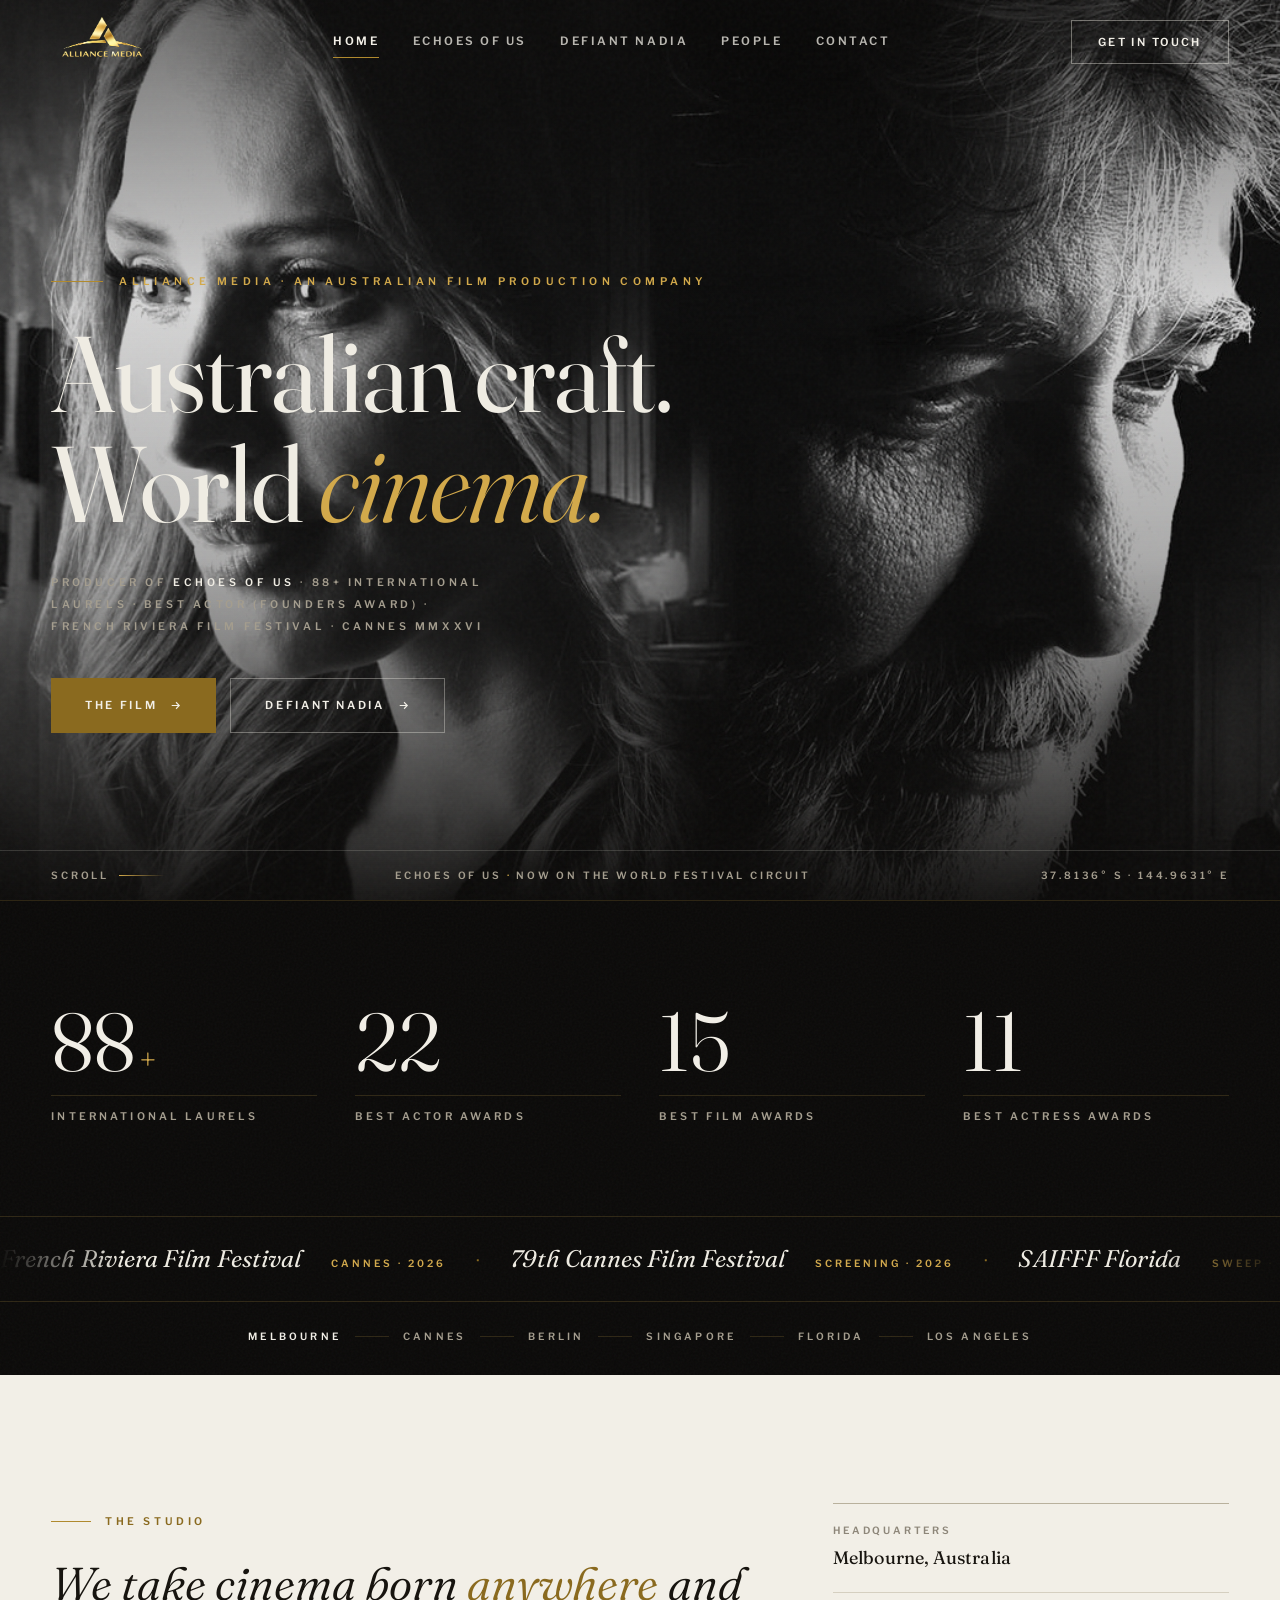
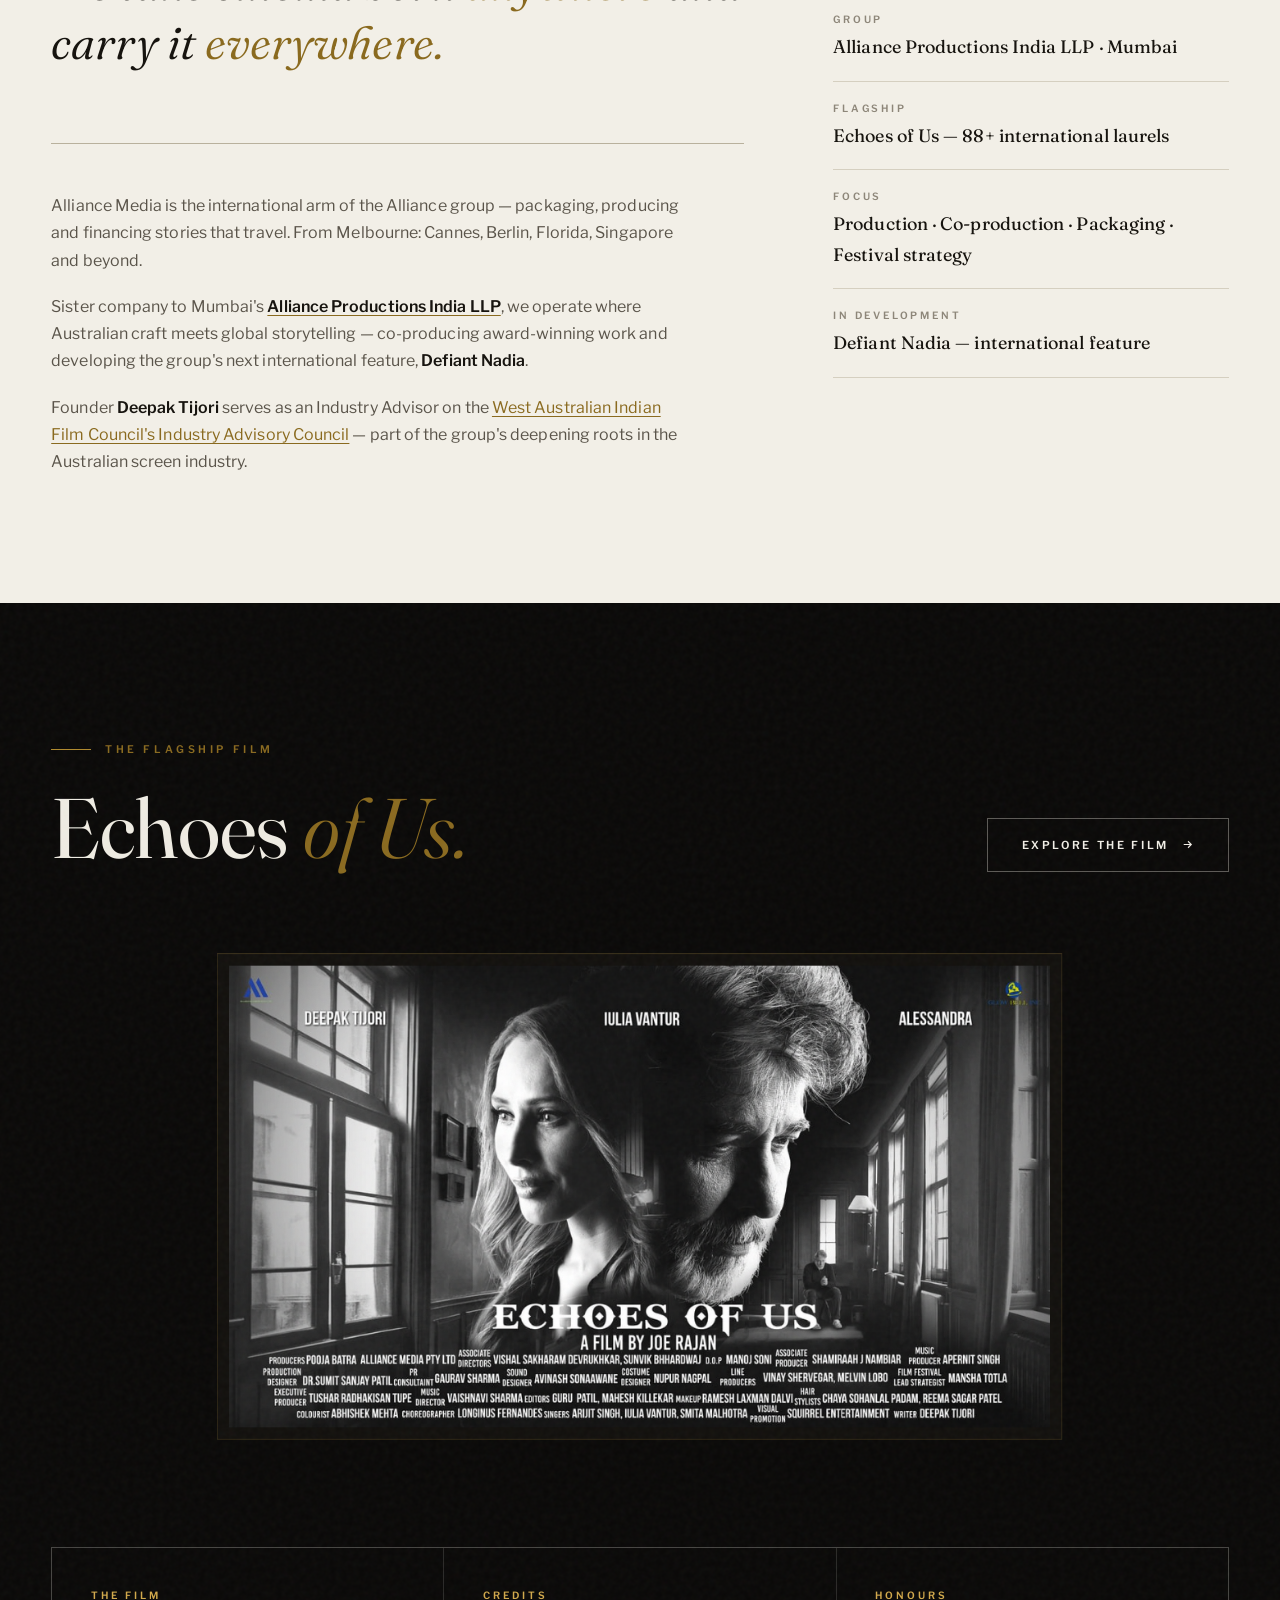
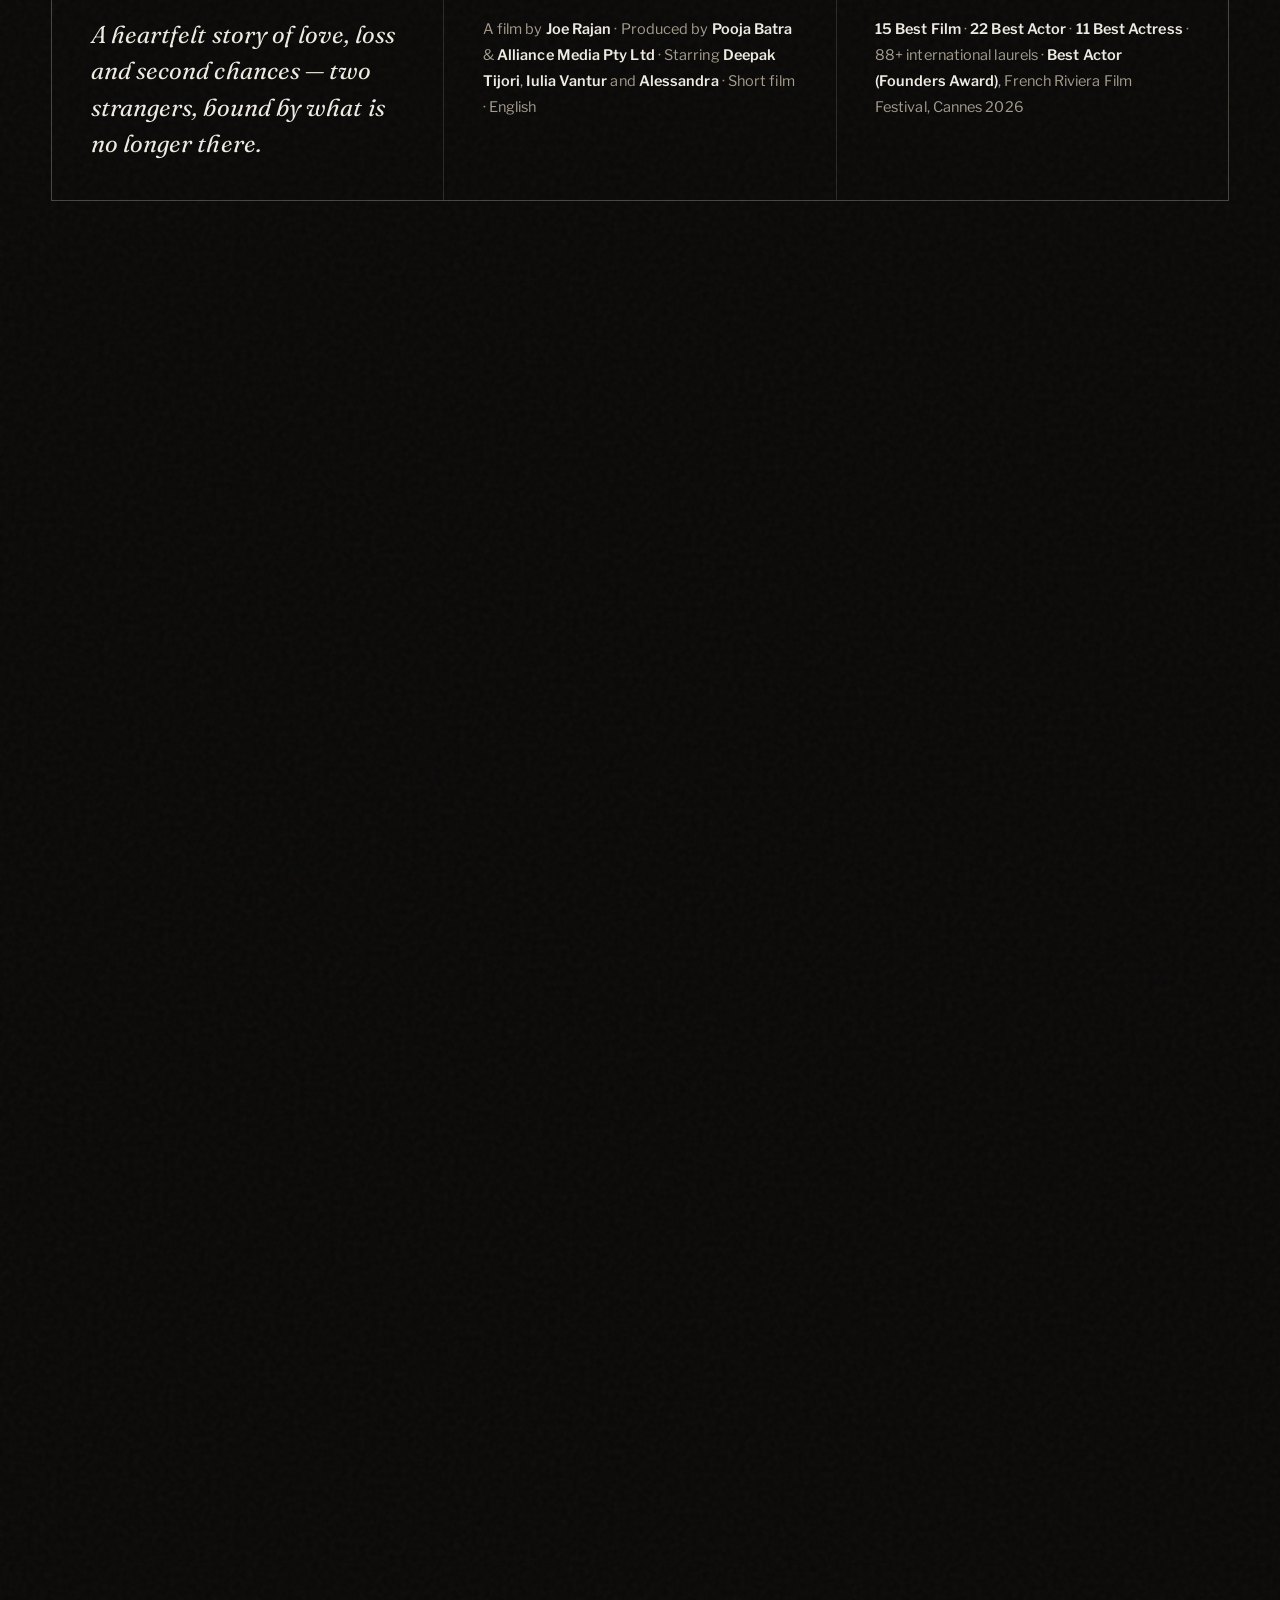
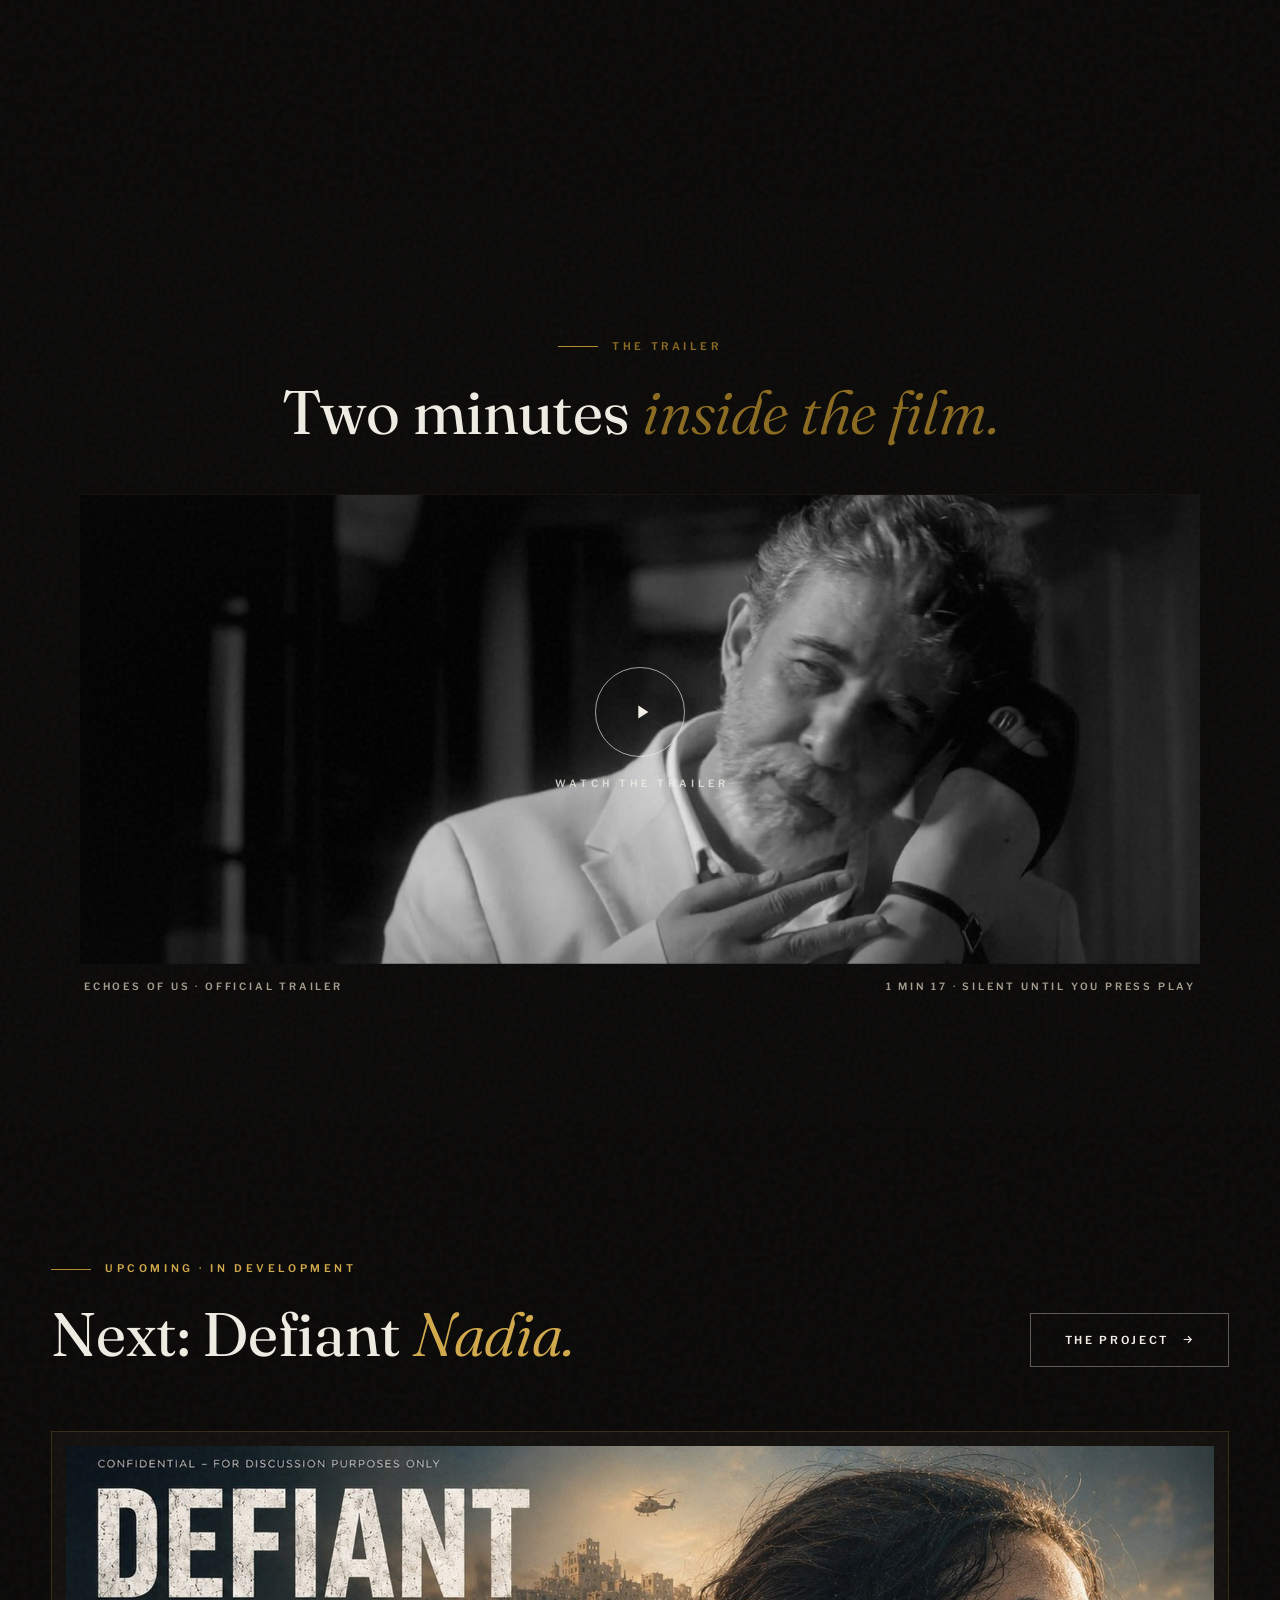
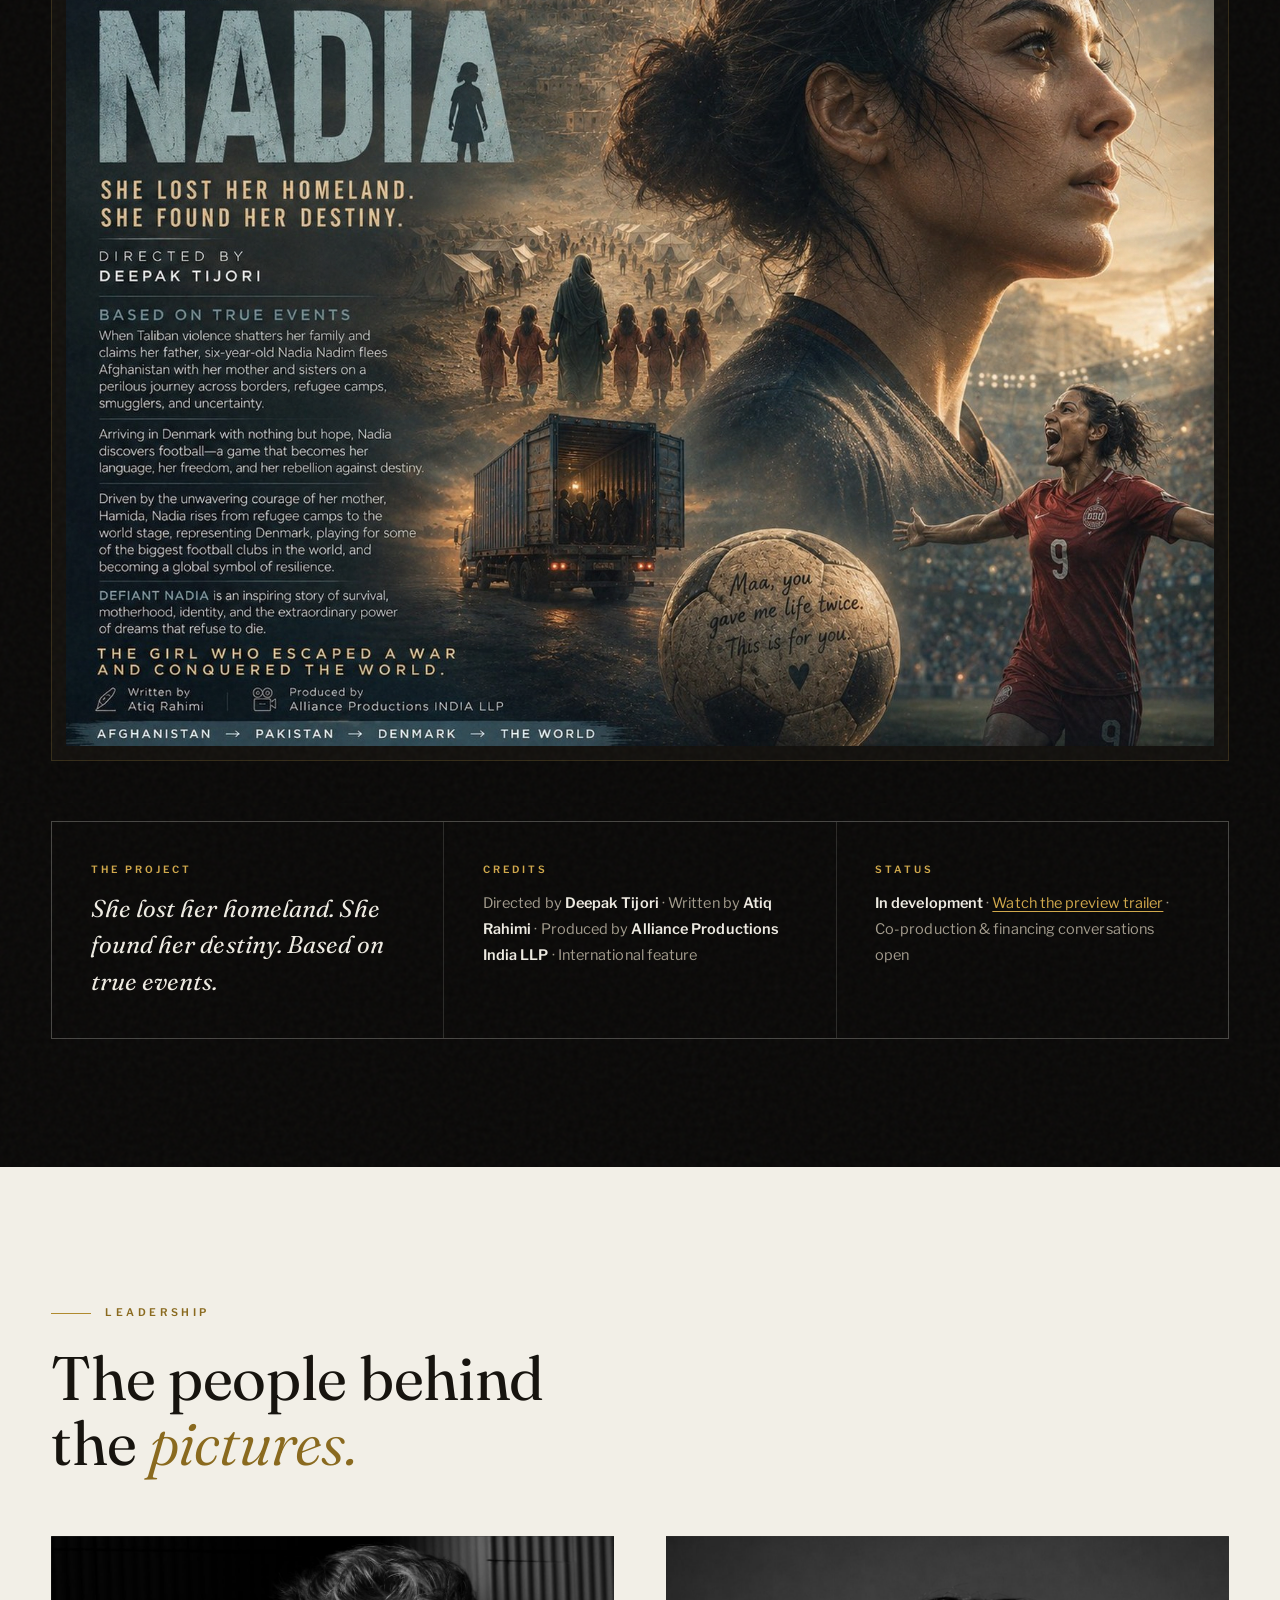
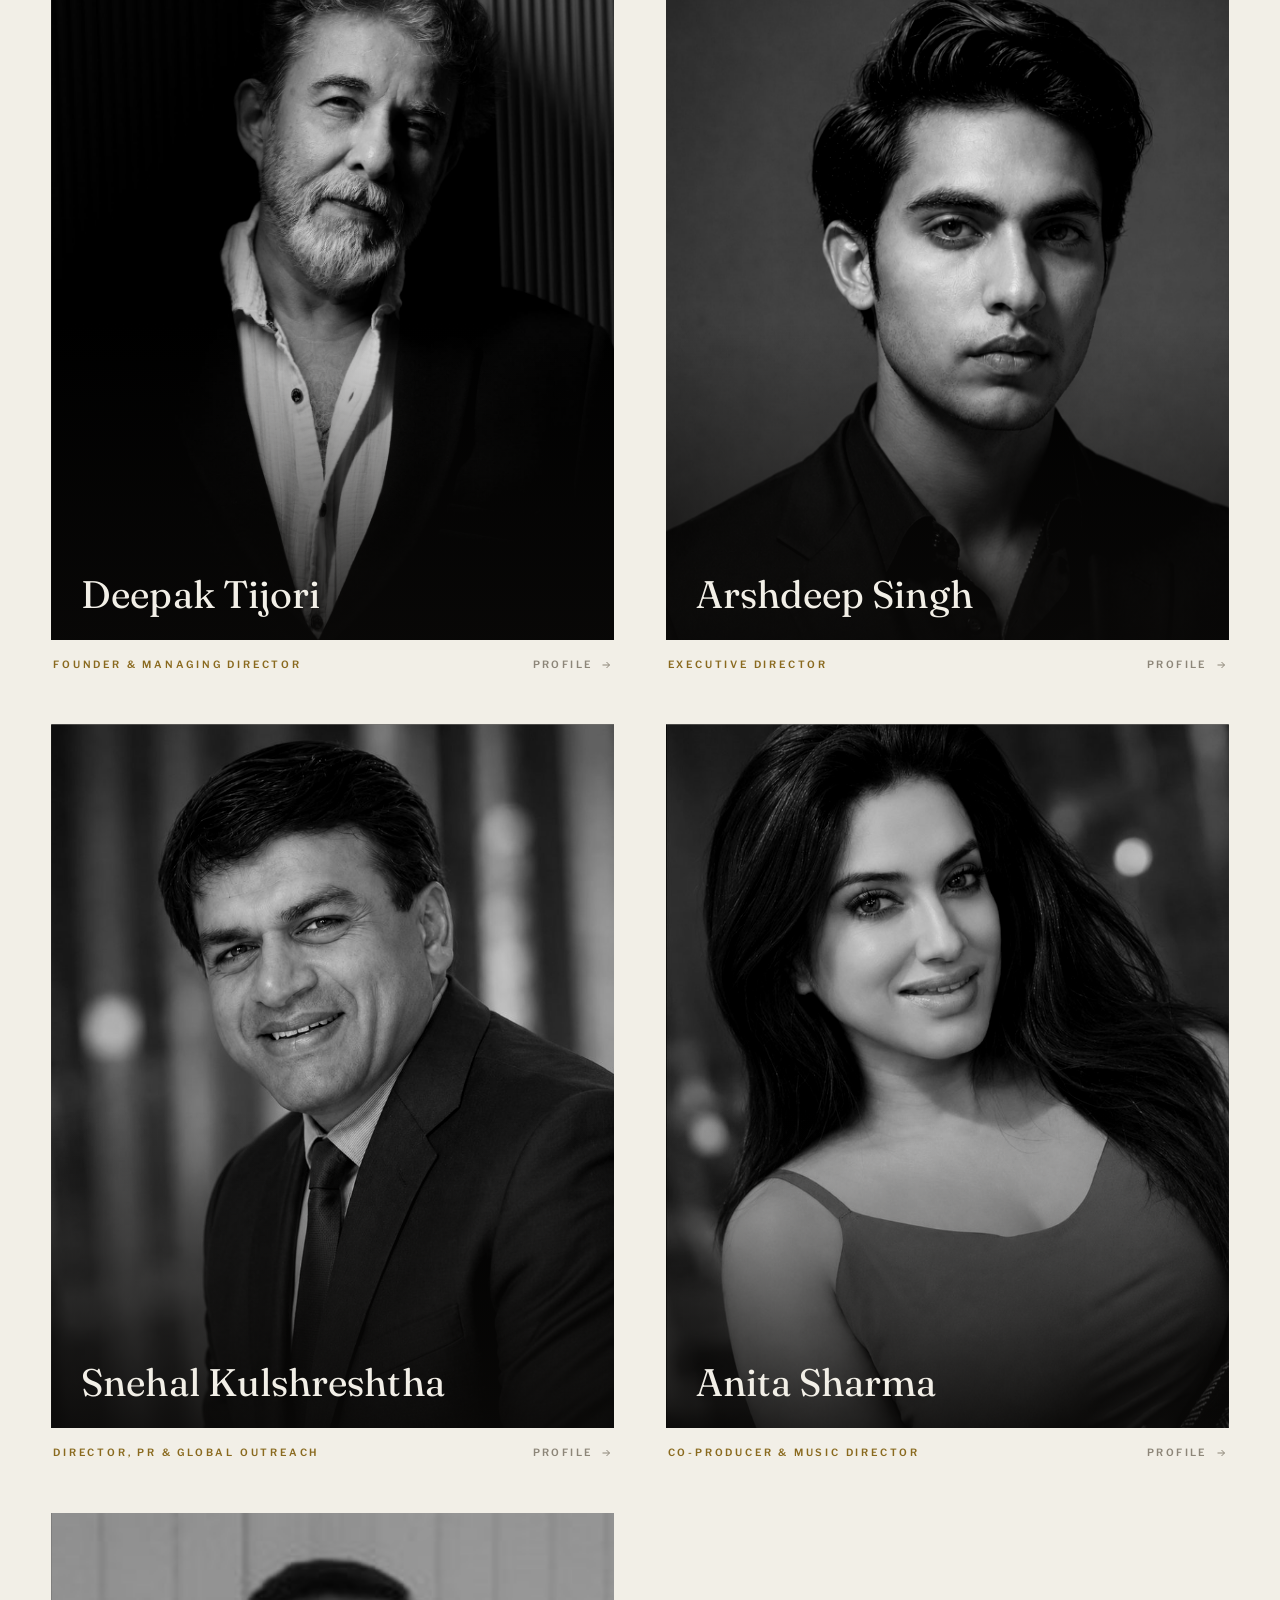
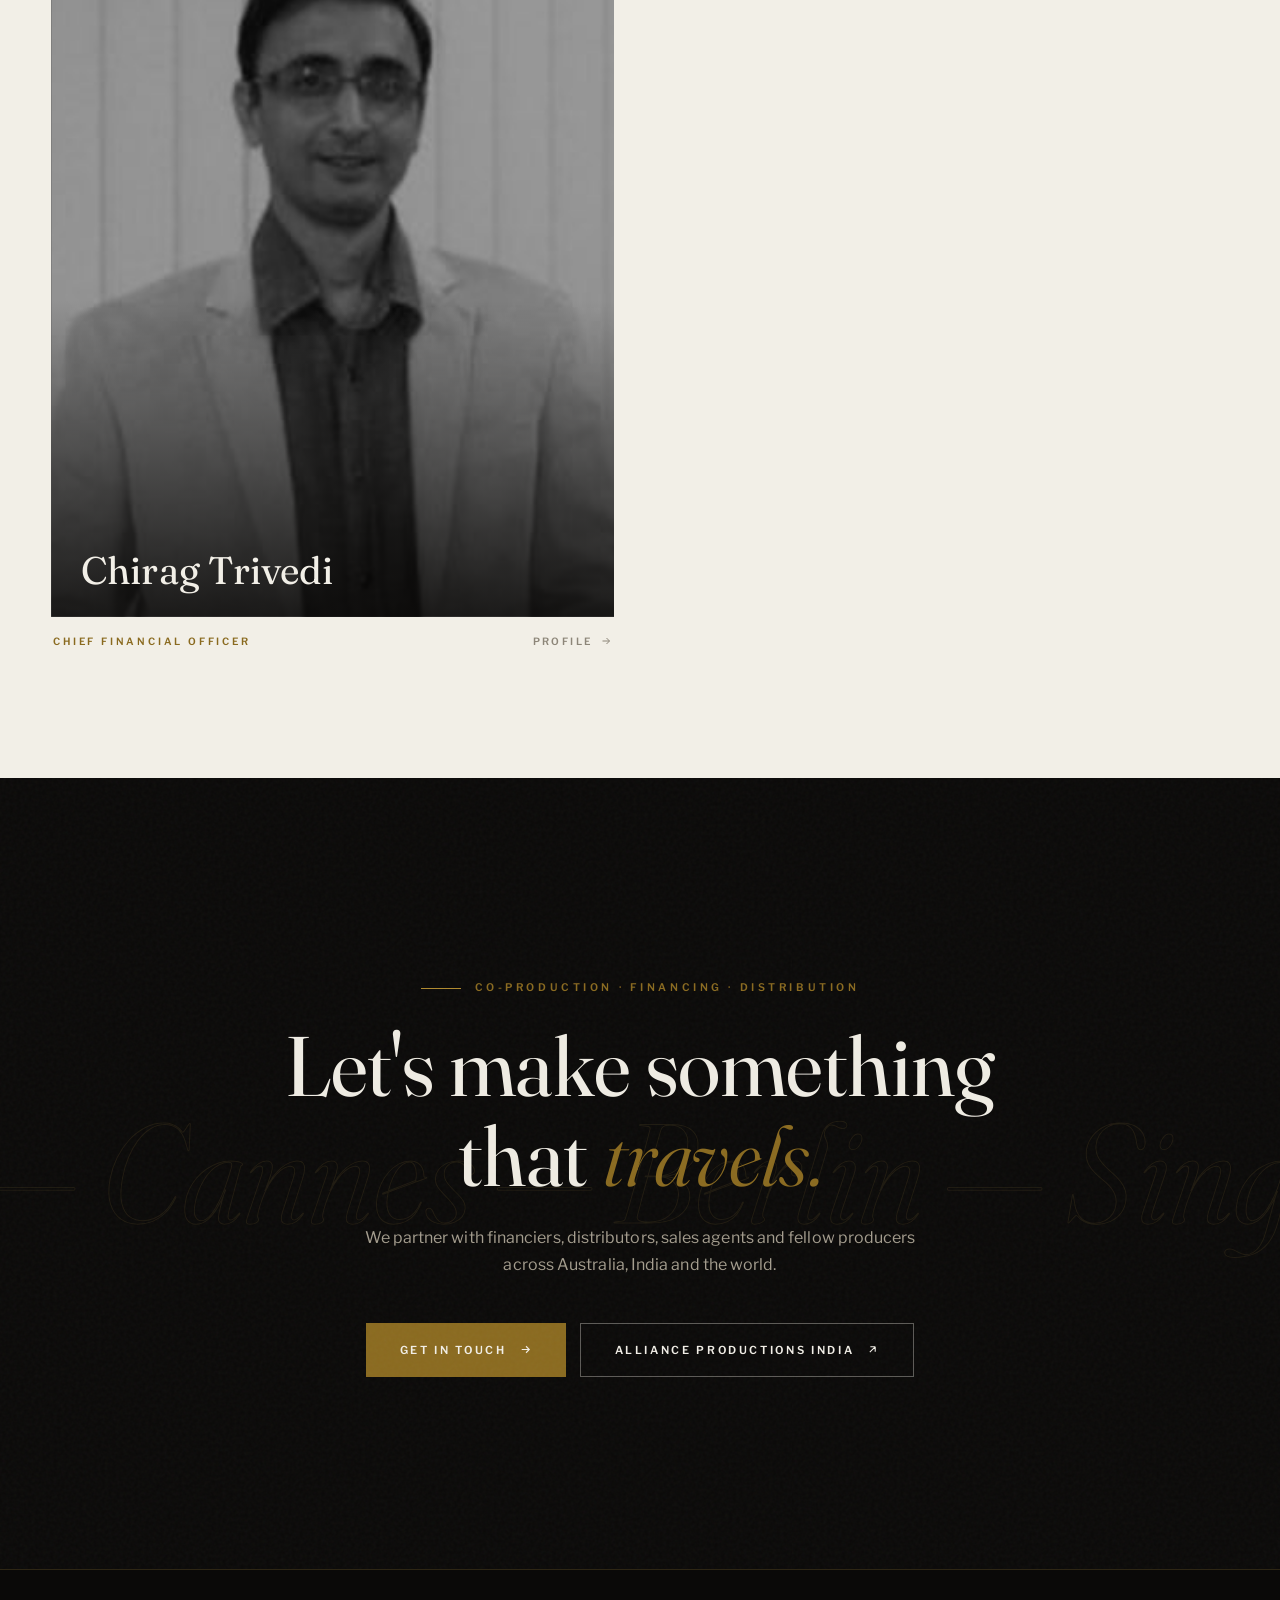
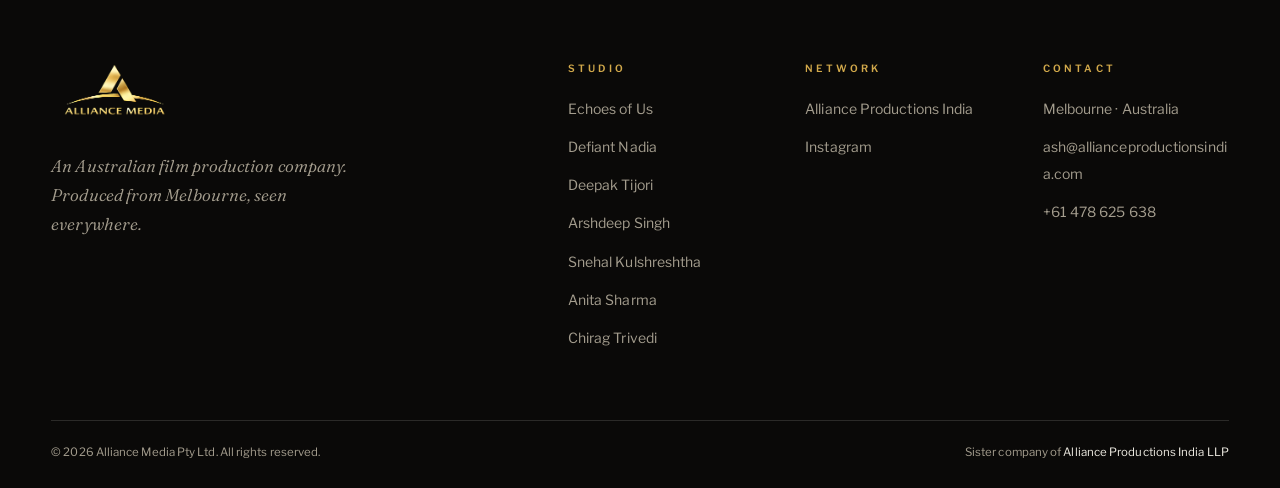
==== commit 4de14eb1: "Investor cut: Echoes done + Defiant Nadia upcoming; trailer, story, and full leadership team - Slate" ====
--- a/index.html
+++ b/index.html
@@ -4,7 +4,7 @@
   <meta charset="UTF-8" />
   <meta name="viewport" content="width=device-width, initial-scale=1.0" />
   <title>Alliance Media Pty Ltd — Australian Film Production Company</title>
-  <meta name="description" content="Alliance Media Pty Ltd is an Australian film production company — producer of Echoes of Us (88+ international laurels, Best Actor at the French Riviera Film Festival, Cannes 2026) with an international slate in development." />
+  <meta name="description" content="Alliance Media Pty Ltd is an Australian film production company — producer of Echoes of Us (88+ international laurels, Best Actor at the French Riviera Film Festival, Cannes 2026) and the upcoming international feature Defiant Nadia." />
   <link rel="icon" href="assets/logo/am-emblem-w400.png" />
   <link rel="preconnect" href="https://fonts.googleapis.com" />
   <link rel="preconnect" href="https://fonts.gstatic.com" crossorigin />
@@ -17,7 +17,7 @@
   <meta property="og:type" content="website" />
   <meta property="og:site_name" content="Alliance Media Pty Ltd" />
   <meta property="og:title" content="Alliance Media Pty Ltd — Australian Film Production Company" />
-  <meta property="og:description" content="The Australian production company behind Echoes of Us — 88+ international laurels and a Cannes-season Best Actor win — with an international slate in development." />
+  <meta property="og:description" content="The Australian production company behind Echoes of Us — 88+ international laurels and a Cannes-season Best Actor win — and the upcoming international feature Defiant Nadia." />
   <meta property="og:image" content="https://arshdeep2705.github.io/alliance-media/assets/logo/am-logo-w1200.png" />
   <meta name="twitter:card" content="summary_large_image" />
   <meta name="twitter:title" content="Alliance Media Pty Ltd — Australian Film Production Company" />
@@ -69,7 +69,7 @@
         <nav class="main-nav" aria-label="Primary">
           <a href="./" aria-current="page">Home</a>
           <a href="films/echoes-of-us/">Echoes of Us</a>
-          <a href="slate/">Slate</a>
+          <a href="slate/">Defiant Nadia</a>
           <a href="#leadership">People</a>
           <a href="contact/">Contact</a>
         </nav>
@@ -82,7 +82,7 @@
   <nav class="mobile-menu" aria-label="Mobile">
     <a class="mobile-menu__link" href="./"><i>01</i>Home</a>
     <a class="mobile-menu__link" href="films/echoes-of-us/"><i>02</i>Echoes of Us</a>
-    <a class="mobile-menu__link" href="slate/"><i>03</i>Slate</a>
+    <a class="mobile-menu__link" href="slate/"><i>03</i>Defiant Nadia</a>
     <a class="mobile-menu__link" href="#leadership"><i>04</i>People</a>
     <a class="mobile-menu__link" href="contact/"><i>05</i>Contact</a>
     <div class="mobile-menu__foot">Alliance Media Pty Ltd · Melbourne, Australia</div>
@@ -104,7 +104,7 @@
         <p class="hero__credit">Producer of <b>Echoes of Us</b> · 88+ international laurels · Best Actor (Founders Award) · French Riviera Film Festival · Cannes MMXXVI</p>
         <div class="hero__actions">
           <a class="btn btn--gold" href="films/echoes-of-us/">The film<svg viewBox="0 0 24 24" fill="none" stroke="currentColor" stroke-width="2"><path d="M5 12h14M13 6l6 6-6 6"/></svg></a>
-          <a class="btn btn--ghost" href="slate/">The slate<svg viewBox="0 0 24 24" fill="none" stroke="currentColor" stroke-width="2"><path d="M5 12h14M13 6l6 6-6 6"/></svg></a>
+          <a class="btn btn--ghost" href="slate/">Defiant Nadia<svg viewBox="0 0 24 24" fill="none" stroke="currentColor" stroke-width="2"><path d="M5 12h14M13 6l6 6-6 6"/></svg></a>
         </div>
       </div>
       <div class="hero__foot">
@@ -150,7 +150,7 @@
             <div class="rule-draw mt-lg"></div>
             <div class="manifesto__body reveal">
               <p>Alliance Media is the international arm of the Alliance group — packaging, producing and financing stories that travel. From Melbourne: Cannes, Berlin, Florida, Singapore and beyond.</p>
-              <p>Sister company to Mumbai's <a href="https://allianceproductionsindia.com" target="_blank" rel="noopener" style="color:var(--gold-deep); text-decoration:underline; text-underline-offset:3px"><strong>Alliance Productions India LLP</strong></a>, we operate where Australian craft meets global storytelling — co-producing award-winning work and developing an international slate spanning true-story drama, literary adaptation and period biography.</p>
+              <p>Sister company to Mumbai's <a href="https://allianceproductionsindia.com" target="_blank" rel="noopener" style="color:var(--gold-deep); text-decoration:underline; text-underline-offset:3px"><strong>Alliance Productions India LLP</strong></a>, we operate where Australian craft meets global storytelling — co-producing award-winning work and developing the group's next international feature, <strong>Defiant Nadia</strong>.</p>
               <p>Founder <strong>Deepak Tijori</strong> serves as an Industry Advisor on the <a href="https://waifc.org.au/about/our-people" target="_blank" rel="noopener" style="color:var(--gold-deep); text-decoration:underline; text-underline-offset:3px">West Australian Indian Film Council's Industry Advisory Council</a> — part of the group's deepening roots in the Australian screen industry.</p>
             </div>
           </div>
@@ -159,7 +159,7 @@
             <div class="studio-fact"><dt>Group</dt><dd>Alliance Productions India LLP · Mumbai</dd></div>
             <div class="studio-fact"><dt>Flagship</dt><dd>Echoes of Us — 88+ international laurels</dd></div>
             <div class="studio-fact"><dt>Focus</dt><dd>Production · Co-production · Packaging · Festival strategy</dd></div>
-            <div class="studio-fact"><dt>In development</dt><dd>Four projects</dd></div>
+            <div class="studio-fact"><dt>In development</dt><dd>Defiant Nadia — international feature</dd></div>
           </dl>
         </div>
       </div>
@@ -223,72 +223,34 @@
       </div>
     </section>
 
-    <!-- ================================================== ACT VI · SLATE -->
-    <section class="section--night section slate-wrap grain" id="slate">
-      <div class="slate-atmo" aria-hidden="true">
-        <div class="atmo-frame atmo-frame--misfired" data-atmo-layer="misfired"><span class="atmo-frame__word">Misfired</span><span class="atmo-frame__tag">Based on a true Australian story</span></div>
-        <div class="atmo-frame atmo-frame--khoj" data-atmo-layer="khoj"><span class="atmo-frame__word">Khoj</span><span class="atmo-frame__tag">In development</span></div>
-        <img data-atmo-layer="kabuliwala" src="assets/films/kabuliwala-poster-w1600.jpg" alt="" width="1024" height="1536" loading="lazy" />
-        <img data-atmo-layer="defiant-nadia" src="assets/films/defiant-nadia-w1600.jpg" alt="" width="1600" height="1255" loading="lazy" />
-      </div>
+    <!-- ====================================== ACT VI · UPCOMING · NADIA -->
+    <section class="section--night section grain" id="slate">
       <div class="container">
         <div class="section-head">
           <div>
-            <p class="eyebrow reveal">In development</p>
-            <h2 class="display reveal">The <span class="accent">slate.</span></h2>
-          </div>
-          <a class="btn btn--ghost reveal" href="slate/">All projects<svg viewBox="0 0 24 24" fill="none" stroke="currentColor" stroke-width="2"><path d="M5 12h14M13 6l6 6-6 6"/></svg></a>
-        </div>
-
-        <div class="slate-list slate-list--desk reveal">
-          <a class="slate-row" href="slate/#misfired" data-atmo="misfired">
-            <span class="slate-row__idx">01</span>
-            <span class="slate-row__title">Misfired</span>
-            <span class="slate-row__meta"><strong>Origin</strong>Based on a true Australian story</span>
-            <span class="slate-row__status">2026–27 production</span>
-            <span class="slate-row__arrow"><svg viewBox="0 0 24 24" fill="none" stroke-width="1.8"><path d="M5 12h14M13 6l6 6-6 6"/></svg></span>
-          </a>
-          <a class="slate-row" href="slate/#defiant-nadia" data-atmo="defiant-nadia">
-            <span class="slate-row__idx">02</span>
-            <span class="slate-row__title">Defiant Nadia</span>
-            <span class="slate-row__meta"><strong>Producer</strong>Alliance Productions India</span>
-            <span class="slate-row__status">In development</span>
-            <span class="slate-row__arrow"><svg viewBox="0 0 24 24" fill="none" stroke-width="1.8"><path d="M5 12h14M13 6l6 6-6 6"/></svg></span>
-          </a>
-          <a class="slate-row" href="slate/#kabuliwala" data-atmo="kabuliwala">
-            <span class="slate-row__idx">03</span>
-            <span class="slate-row__title">Kabuliwala</span>
-            <span class="slate-row__meta"><strong>Director</strong>Atiq Rahimi · from Rabindranath Tagore</span>
-            <span class="slate-row__status">In development</span>
-            <span class="slate-row__arrow"><svg viewBox="0 0 24 24" fill="none" stroke-width="1.8"><path d="M5 12h14M13 6l6 6-6 6"/></svg></span>
-          </a>
-          <a class="slate-row" href="slate/#khoj" data-atmo="khoj">
-            <span class="slate-row__idx">04</span>
-            <span class="slate-row__title">Khoj</span>
-            <span class="slate-row__meta"><strong>Status</strong>Details to be announced</span>
-            <span class="slate-row__status">In development</span>
-            <span class="slate-row__arrow"><svg viewBox="0 0 24 24" fill="none" stroke-width="1.8"><path d="M5 12h14M13 6l6 6-6 6"/></svg></span>
-          </a>
-        </div>
-
-        <!-- mobile: cinematic project cards -->
-        <div class="slate-cardlist reveal-child">
-          <a class="slate-card" href="slate/#misfired">
-            <div class="slate-card__img slate-card__img--pad"><img src="assets/logo/am-emblem-w400.png" alt="" width="400" height="400" loading="lazy" /></div>
-            <div class="slate-card__body"><span class="slate-card__title">Misfired</span><span class="slate-card__meta">Based on a true Australian story</span><span class="slate-card__status">2026–27 production</span></div>
-          </a>
-          <a class="slate-card" href="slate/#defiant-nadia">
-            <div class="slate-card__img"><img src="assets/films/defiant-nadia-w800.jpg" alt="Defiant Nadia" width="800" height="628" loading="lazy" /></div>
-            <div class="slate-card__body"><span class="slate-card__title">Defiant Nadia</span><span class="slate-card__meta">Alliance Productions India</span><span class="slate-card__status">In development</span></div>
-          </a>
-          <a class="slate-card" href="slate/#kabuliwala">
-            <div class="slate-card__img"><img src="assets/films/kabuliwala-poster-w800.jpg" alt="Kabuliwala" width="800" height="1000" loading="lazy" /></div>
-            <div class="slate-card__body"><span class="slate-card__title">Kabuliwala</span><span class="slate-card__meta">Atiq Rahimi · from Rabindranath Tagore</span><span class="slate-card__status">In development</span></div>
-          </a>
-          <a class="slate-card" href="slate/#khoj">
-            <div class="slate-card__img slate-card__img--pad"><img src="assets/logo/am-emblem-w400.png" alt="" width="400" height="400" loading="lazy" /></div>
-            <div class="slate-card__body"><span class="slate-card__title">Khoj</span><span class="slate-card__meta">Details to be announced</span><span class="slate-card__status">In development</span></div>
-          </a>
+            <p class="eyebrow reveal">Upcoming · In development</p>
+            <h2 class="display reveal">Next: Defiant <span class="accent">Nadia.</span></h2>
+          </div>
+          <a class="btn btn--ghost reveal" href="slate/">The project<svg viewBox="0 0 24 24" fill="none" stroke="currentColor" stroke-width="2"><path d="M5 12h14M13 6l6 6-6 6"/></svg></a>
+        </div>
+        <div class="flagship__stage">
+          <div class="flagship__art" style="transform:none">
+            <img src="assets/films/defiant-nadia-w1600.jpg" srcset="assets/films/defiant-nadia-w800.jpg 800w, assets/films/defiant-nadia-w1600.jpg 1600w" sizes="(max-width: 960px) 100vw, 1160px" alt="Defiant Nadia — official poster" width="1600" height="1255" loading="lazy" />
+          </div>
+          <div class="flagship__meta">
+            <div class="flagship__cell">
+              <h4>The project</h4>
+              <p class="big">She lost her homeland. She found her destiny. Based on true events.</p>
+            </div>
+            <div class="flagship__cell">
+              <h4>Credits</h4>
+              <p>Directed by <b>Deepak Tijori</b> · Written by <b>Atiq Rahimi</b> · Produced by <b>Alliance Productions India LLP</b> · International feature</p>
+            </div>
+            <div class="flagship__cell">
+              <h4>Status</h4>
+              <p><b>In development</b> · <a href="slate/#trailer" style="color:var(--gold-bright); text-decoration:underline; text-underline-offset:3px">Watch the preview trailer</a> · Co-production &amp; financing conversations open</p>
+            </div>
+          </div>
         </div>
       </div>
     </section>
@@ -320,6 +282,36 @@
             </div>
             <div class="person-card__under">
               <span class="person-card__role">Executive Director</span>
+              <span class="person-card__cue">Profile <svg viewBox="0 0 24 24" fill="none" stroke-width="2"><path d="M5 12h14M13 6l6 6-6 6"/></svg></span>
+            </div>
+          </a>
+          <a class="person-card" href="people/snehal-kulshreshtha/">
+            <div class="person-card__media reveal-mask">
+              <img src="assets/people/snehal-kulshreshtha-w800.jpg" alt="Snehal Kulshreshtha — portrait" width="800" height="1116" loading="lazy" />
+              <span class="person-card__name">Snehal Kulshreshtha</span>
+            </div>
+            <div class="person-card__under">
+              <span class="person-card__role">Director, PR &amp; Global Outreach</span>
+              <span class="person-card__cue">Profile <svg viewBox="0 0 24 24" fill="none" stroke-width="2"><path d="M5 12h14M13 6l6 6-6 6"/></svg></span>
+            </div>
+          </a>
+          <a class="person-card" href="people/anita-sharma/">
+            <div class="person-card__media reveal-mask">
+              <img src="assets/people/anita-sharma-w800.jpg" alt="Anita Sharma — portrait" width="800" height="1135" loading="lazy" />
+              <span class="person-card__name">Anita Sharma</span>
+            </div>
+            <div class="person-card__under">
+              <span class="person-card__role">Co-Producer &amp; Music Director</span>
+              <span class="person-card__cue">Profile <svg viewBox="0 0 24 24" fill="none" stroke-width="2"><path d="M5 12h14M13 6l6 6-6 6"/></svg></span>
+            </div>
+          </a>
+          <a class="person-card" href="people/chirag-trivedi/">
+            <div class="person-card__media reveal-mask">
+              <img src="assets/people/chirag-trivedi-w400.jpg" alt="Chirag Trivedi — portrait" width="400" height="400" loading="lazy" style="object-position:50% 30%" />
+              <span class="person-card__name">Chirag Trivedi</span>
+            </div>
+            <div class="person-card__under">
+              <span class="person-card__role">Chief Financial Officer</span>
               <span class="person-card__cue">Profile <svg viewBox="0 0 24 24" fill="none" stroke-width="2"><path d="M5 12h14M13 6l6 6-6 6"/></svg></span>
             </div>
           </a>
@@ -353,9 +345,12 @@
           <h4>Studio</h4>
           <ul>
             <li><a href="films/echoes-of-us/">Echoes of Us</a></li>
-            <li><a href="slate/">The slate</a></li>
+            <li><a href="slate/">Defiant Nadia</a></li>
             <li><a href="people/deepak-tijori/">Deepak Tijori</a></li>
             <li><a href="people/arshdeep-singh/">Arshdeep Singh</a></li>
+            <li><a href="people/snehal-kulshreshtha/">Snehal Kulshreshtha</a></li>
+            <li><a href="people/anita-sharma/">Anita Sharma</a></li>
+            <li><a href="people/chirag-trivedi/">Chirag Trivedi</a></li>
           </ul>
         </div>
         <div>
@@ -385,6 +380,6 @@
 
   <button class="to-top" aria-label="Back to top"><svg viewBox="0 0 24 24" fill="none" stroke-width="2"><path d="M12 19V5M6 11l6-6 6 6"/></svg></button>
 
-  <script src="script.js?v=7"></script>
+  <script src="script.js?v=8"></script>
 </body>
 </html>
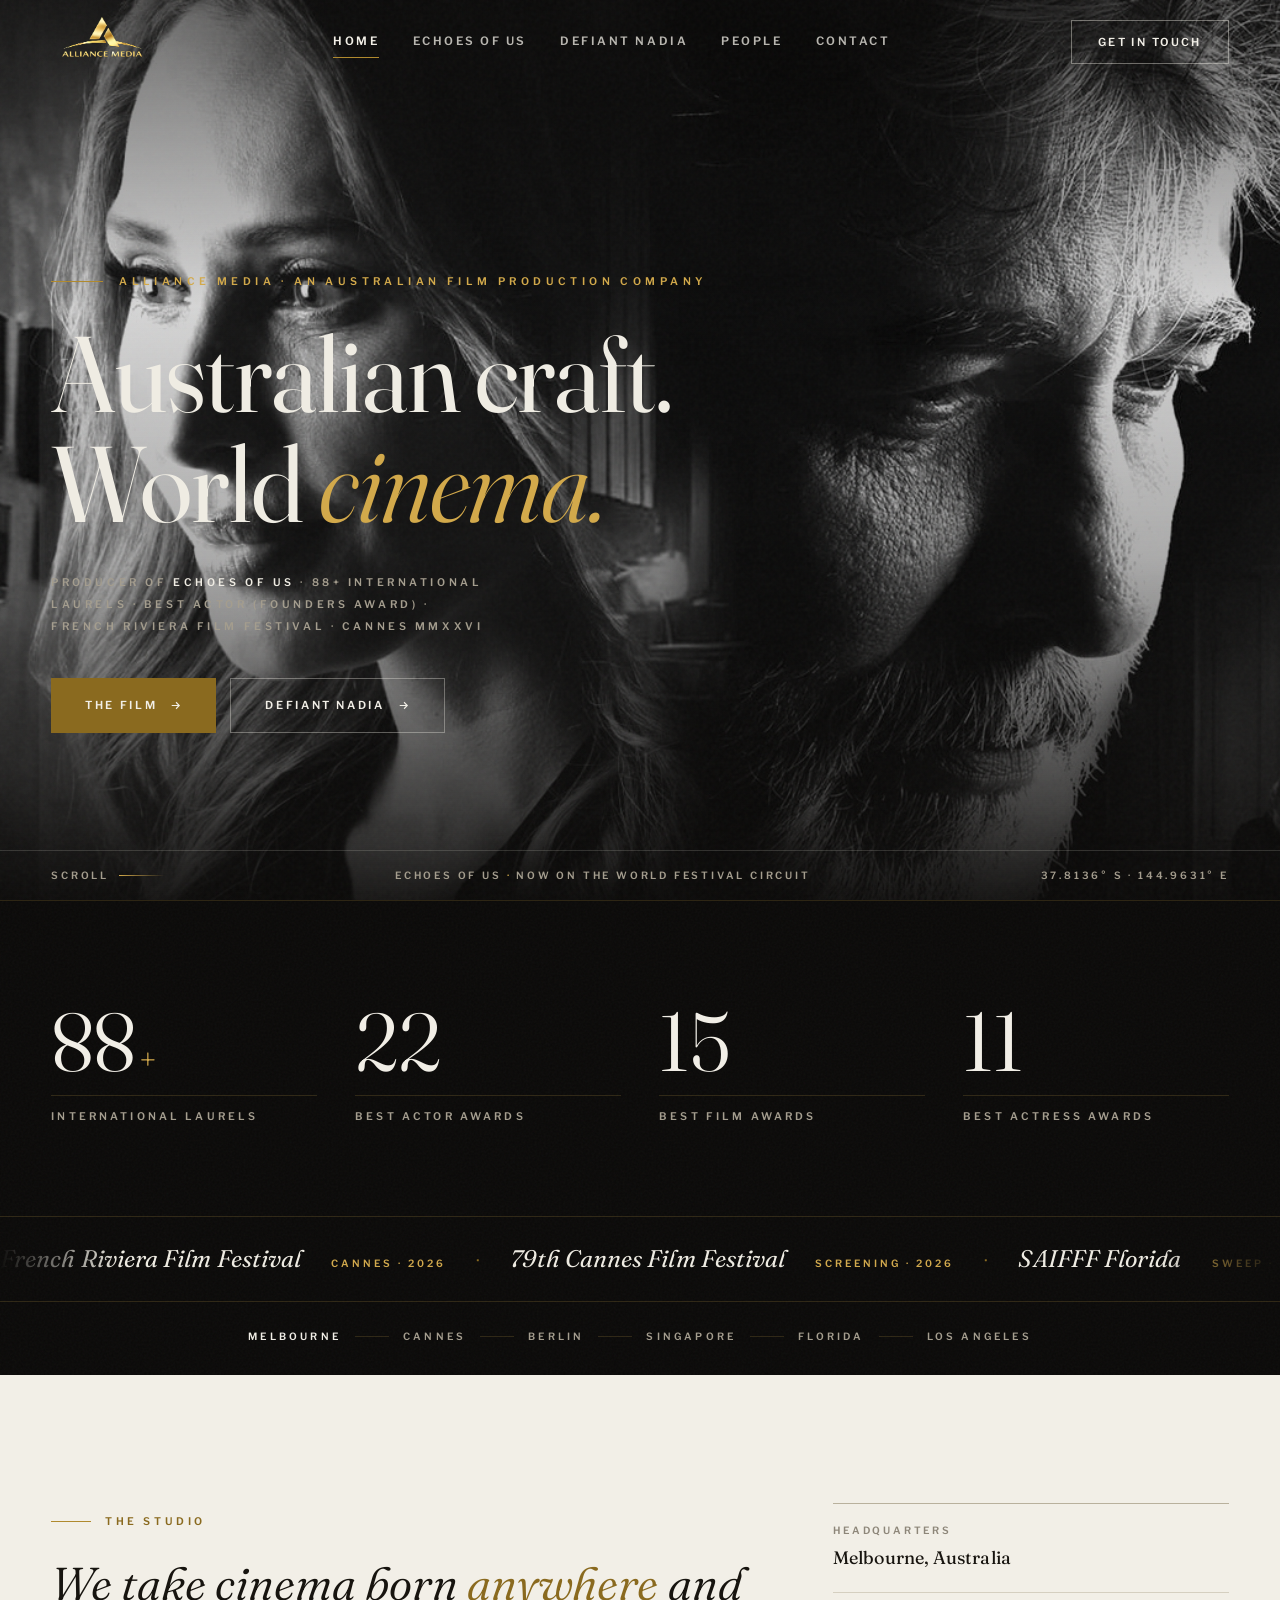
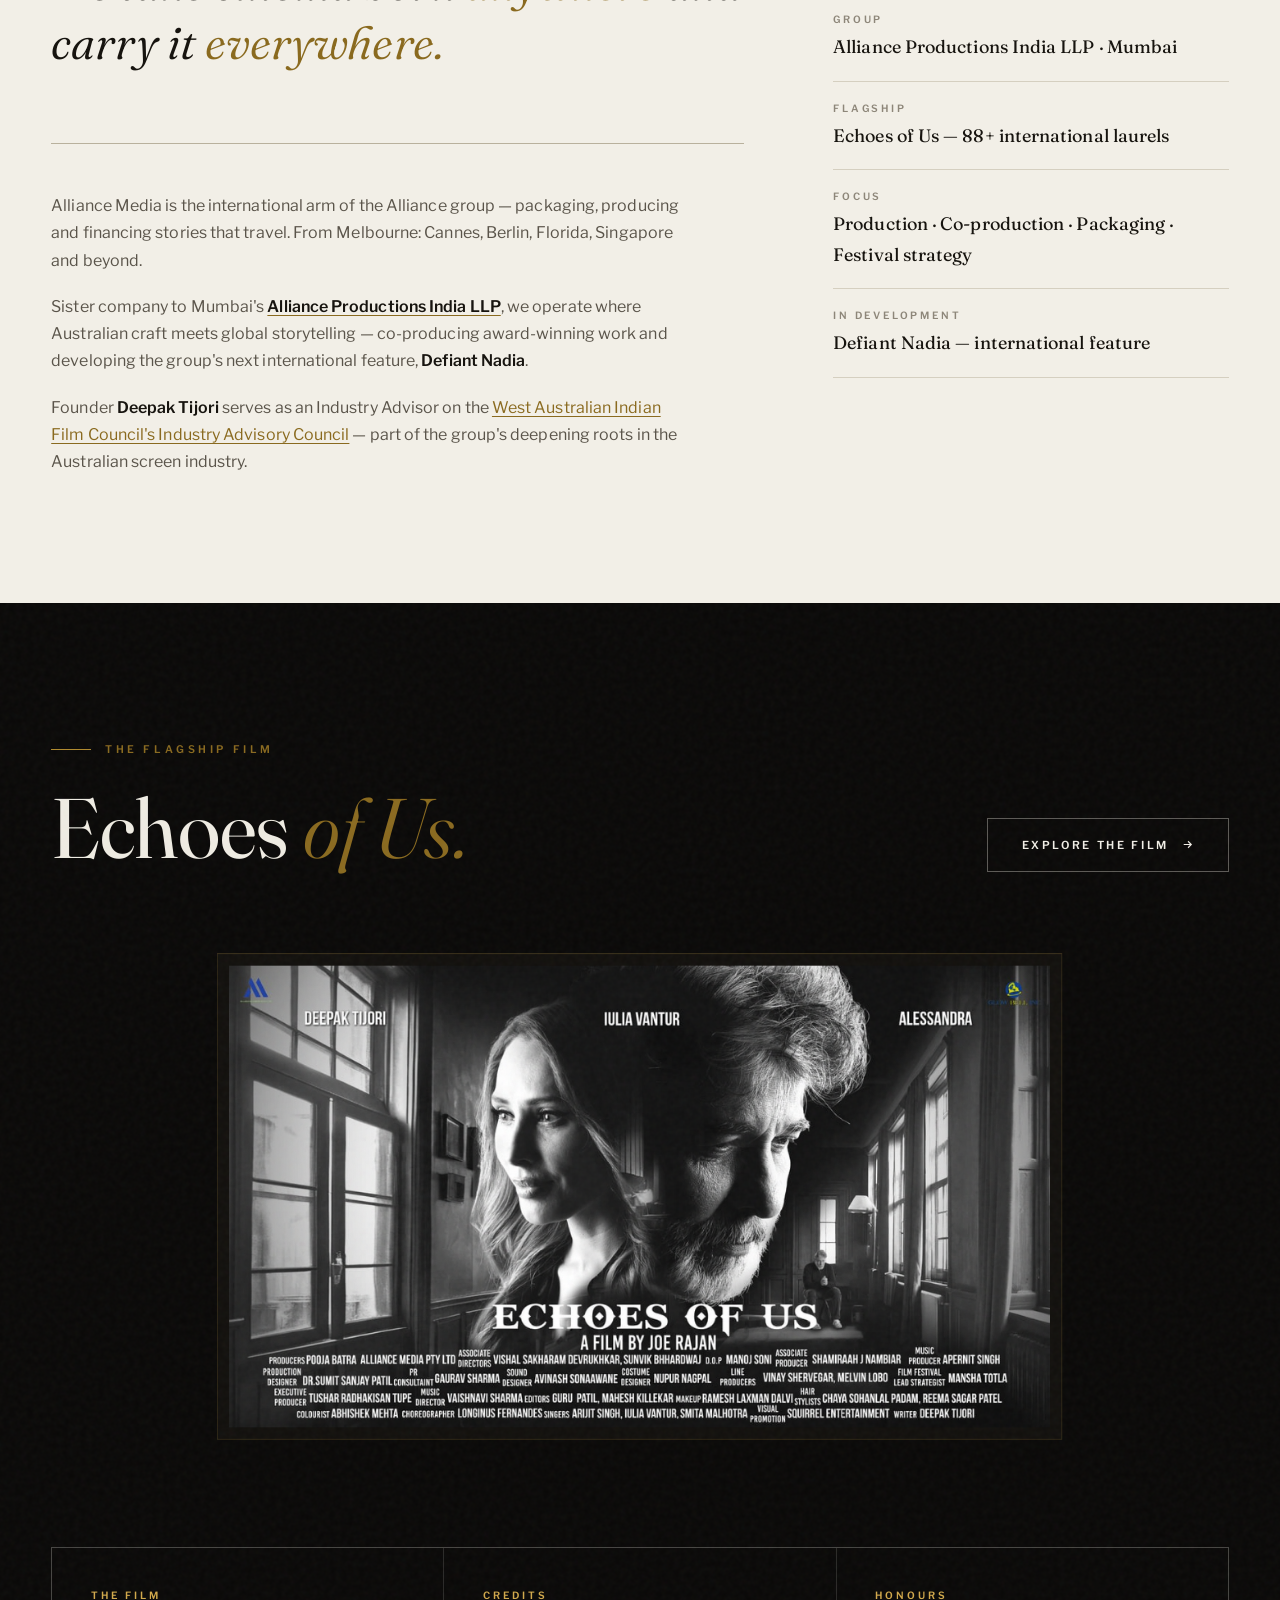
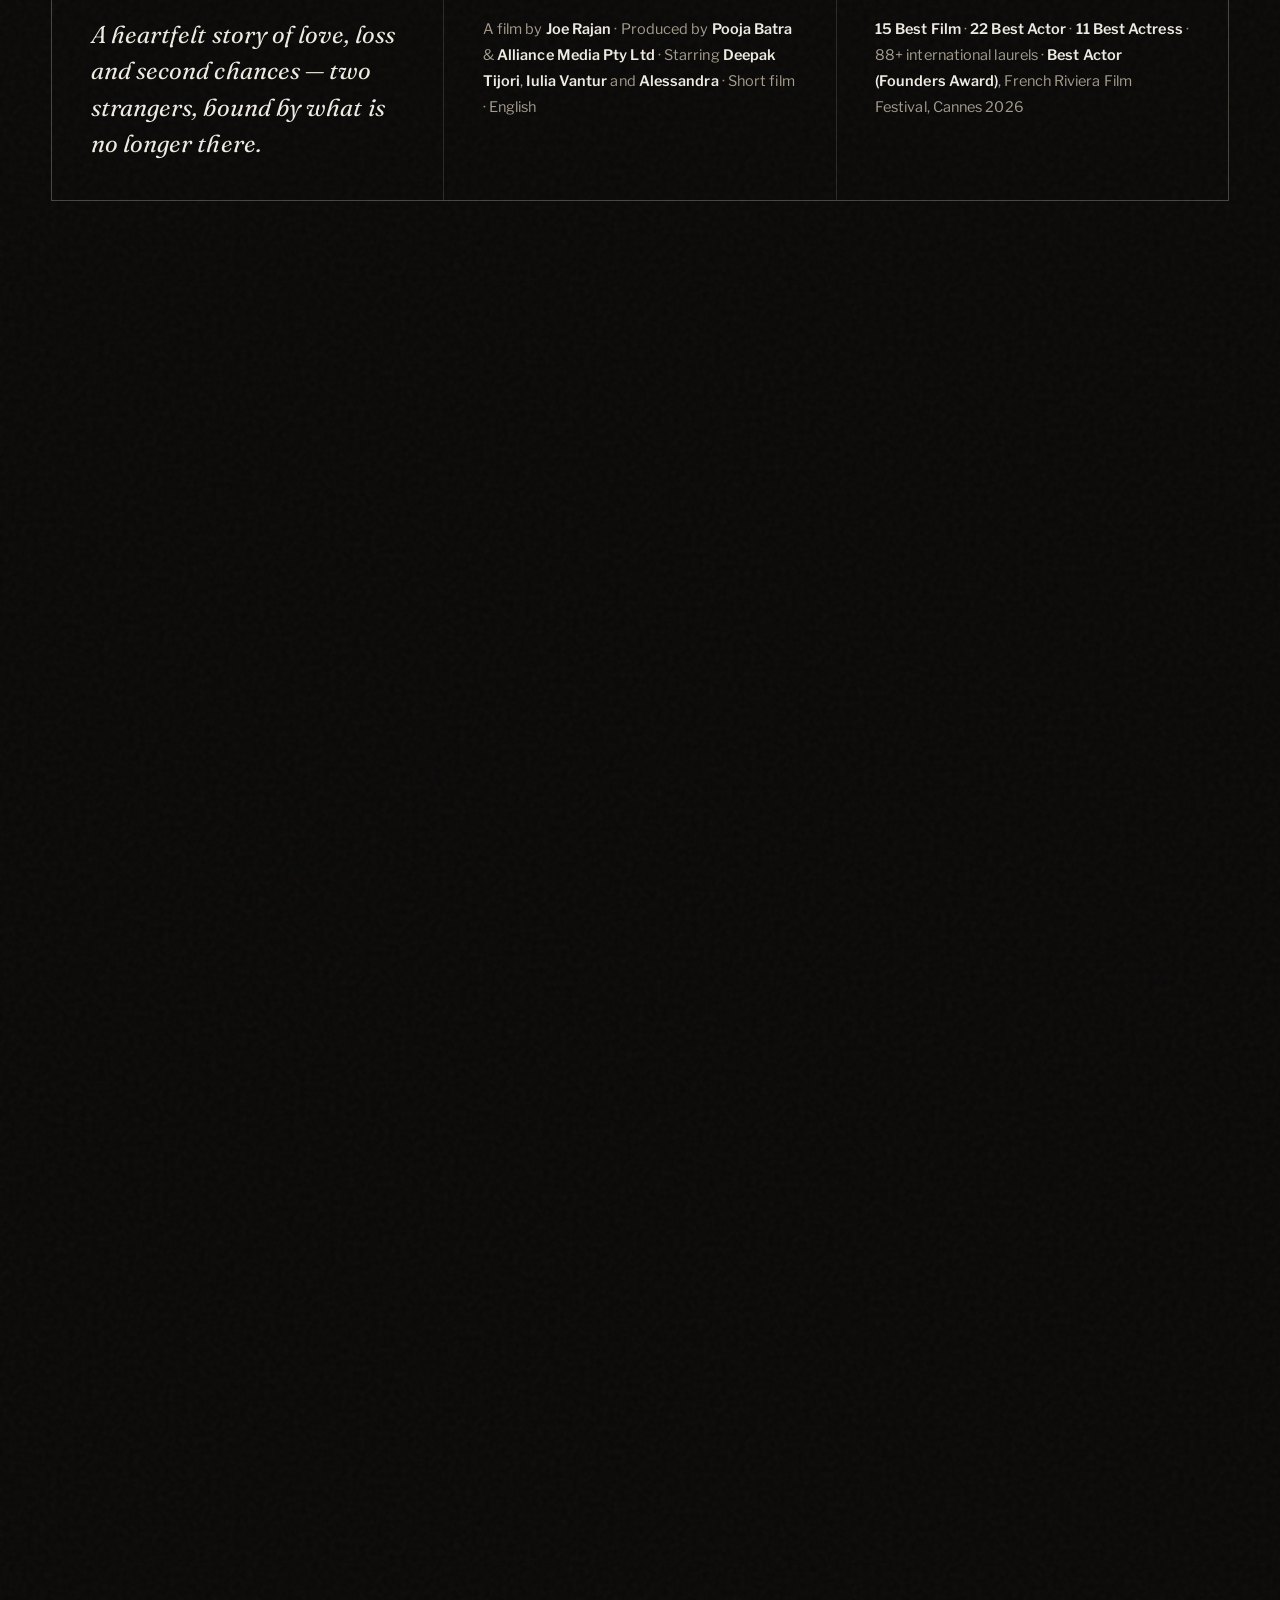
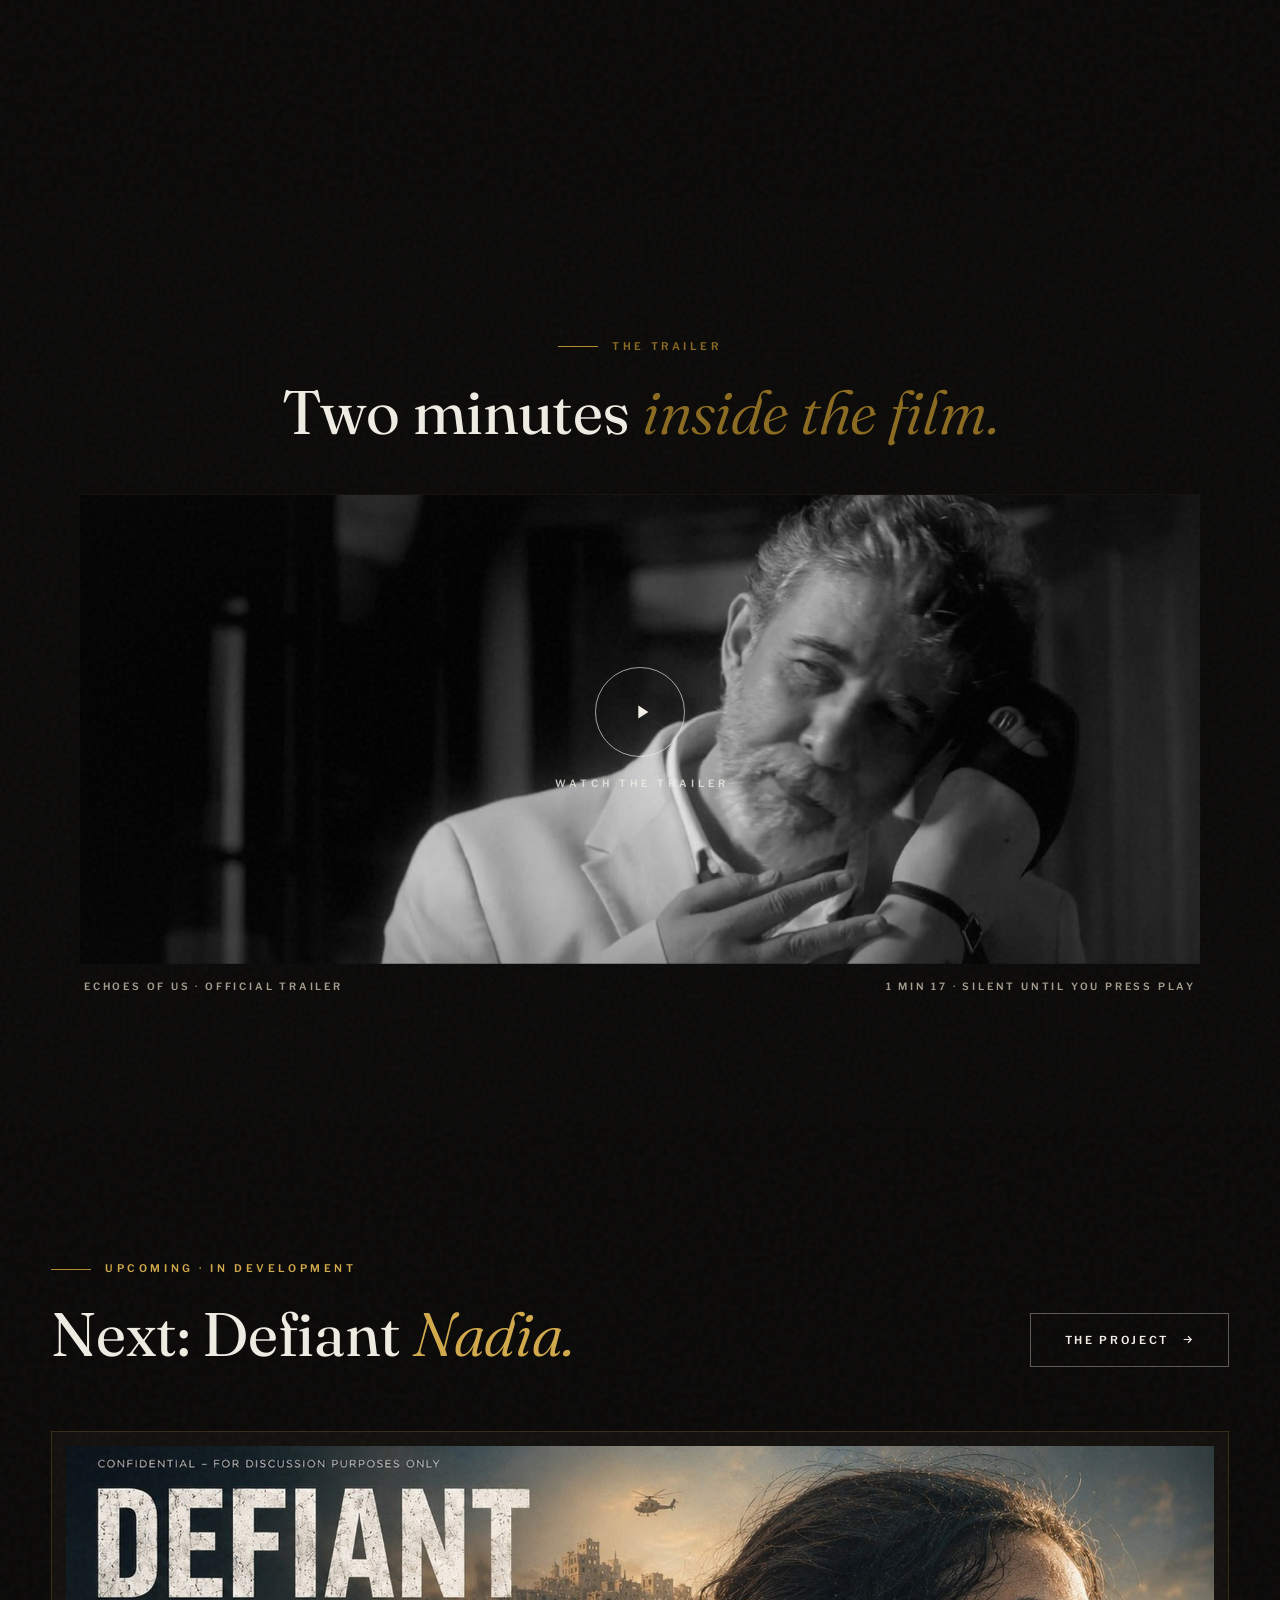
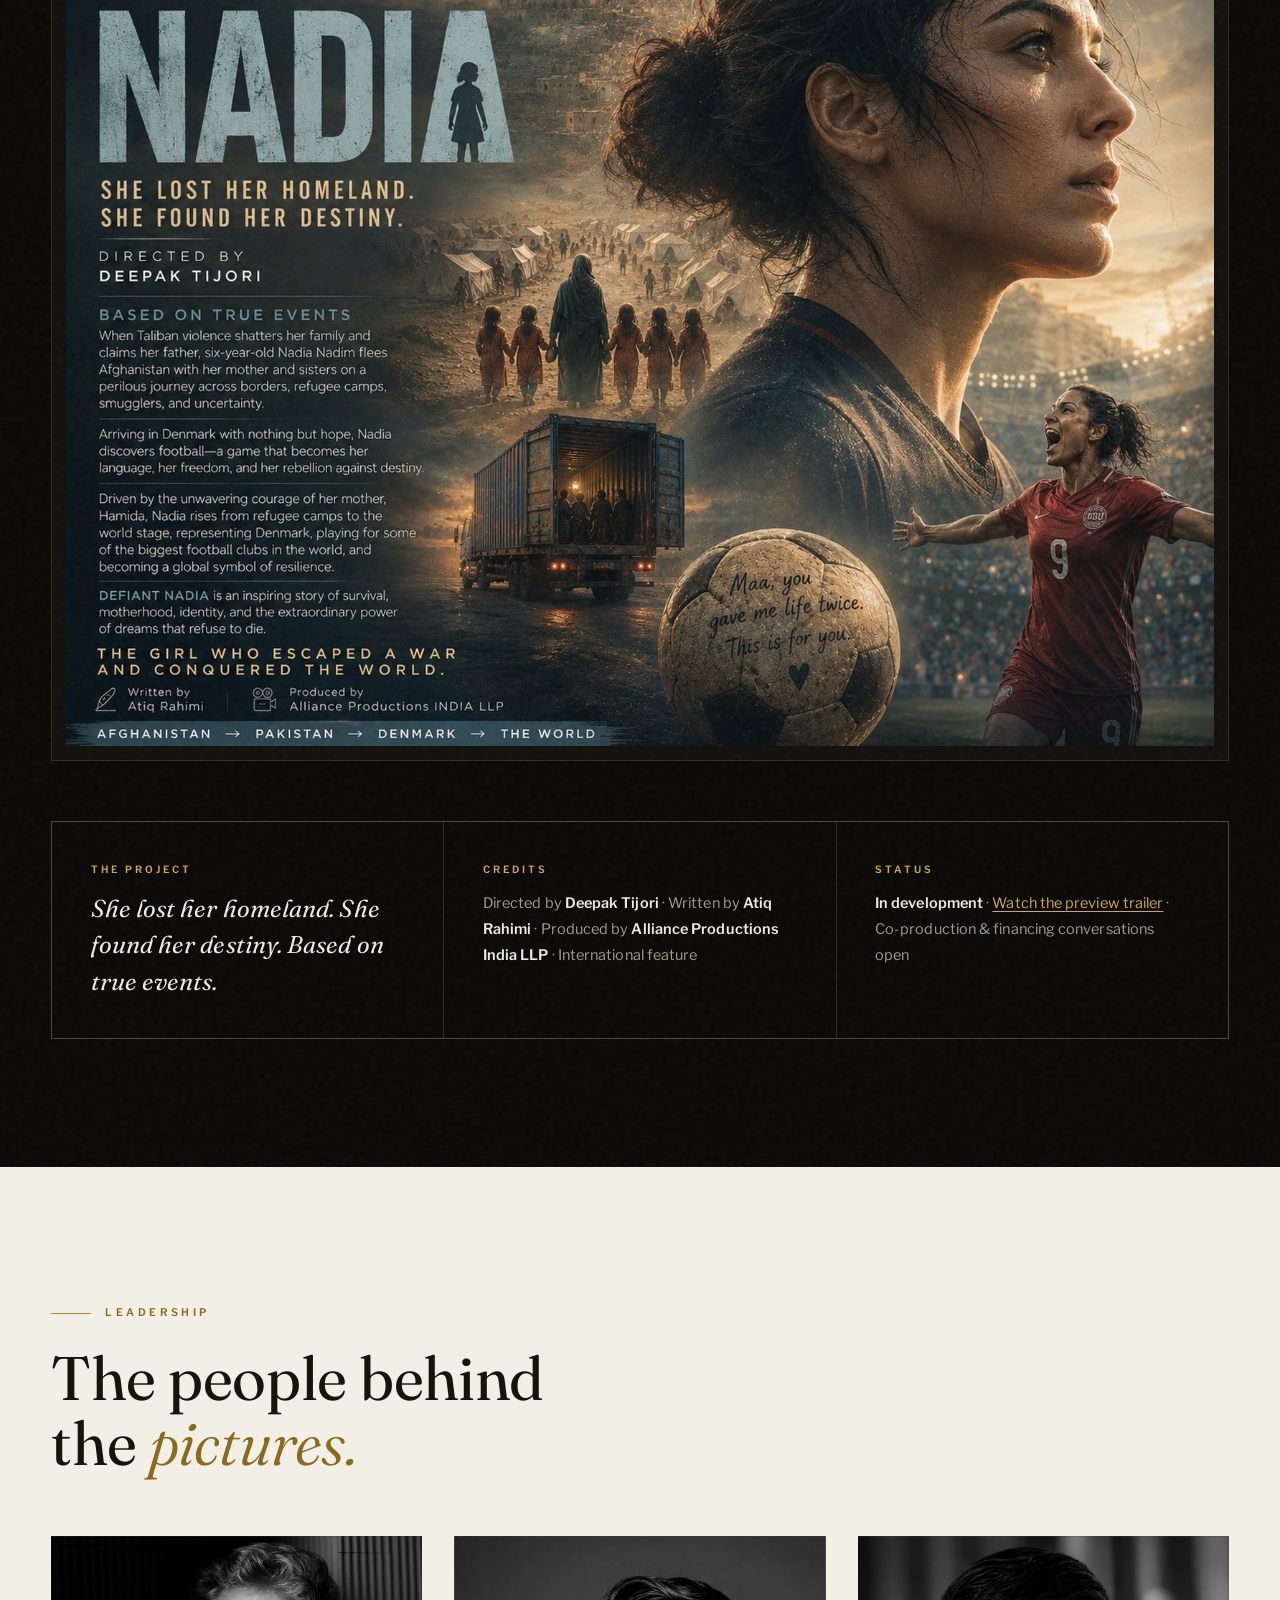
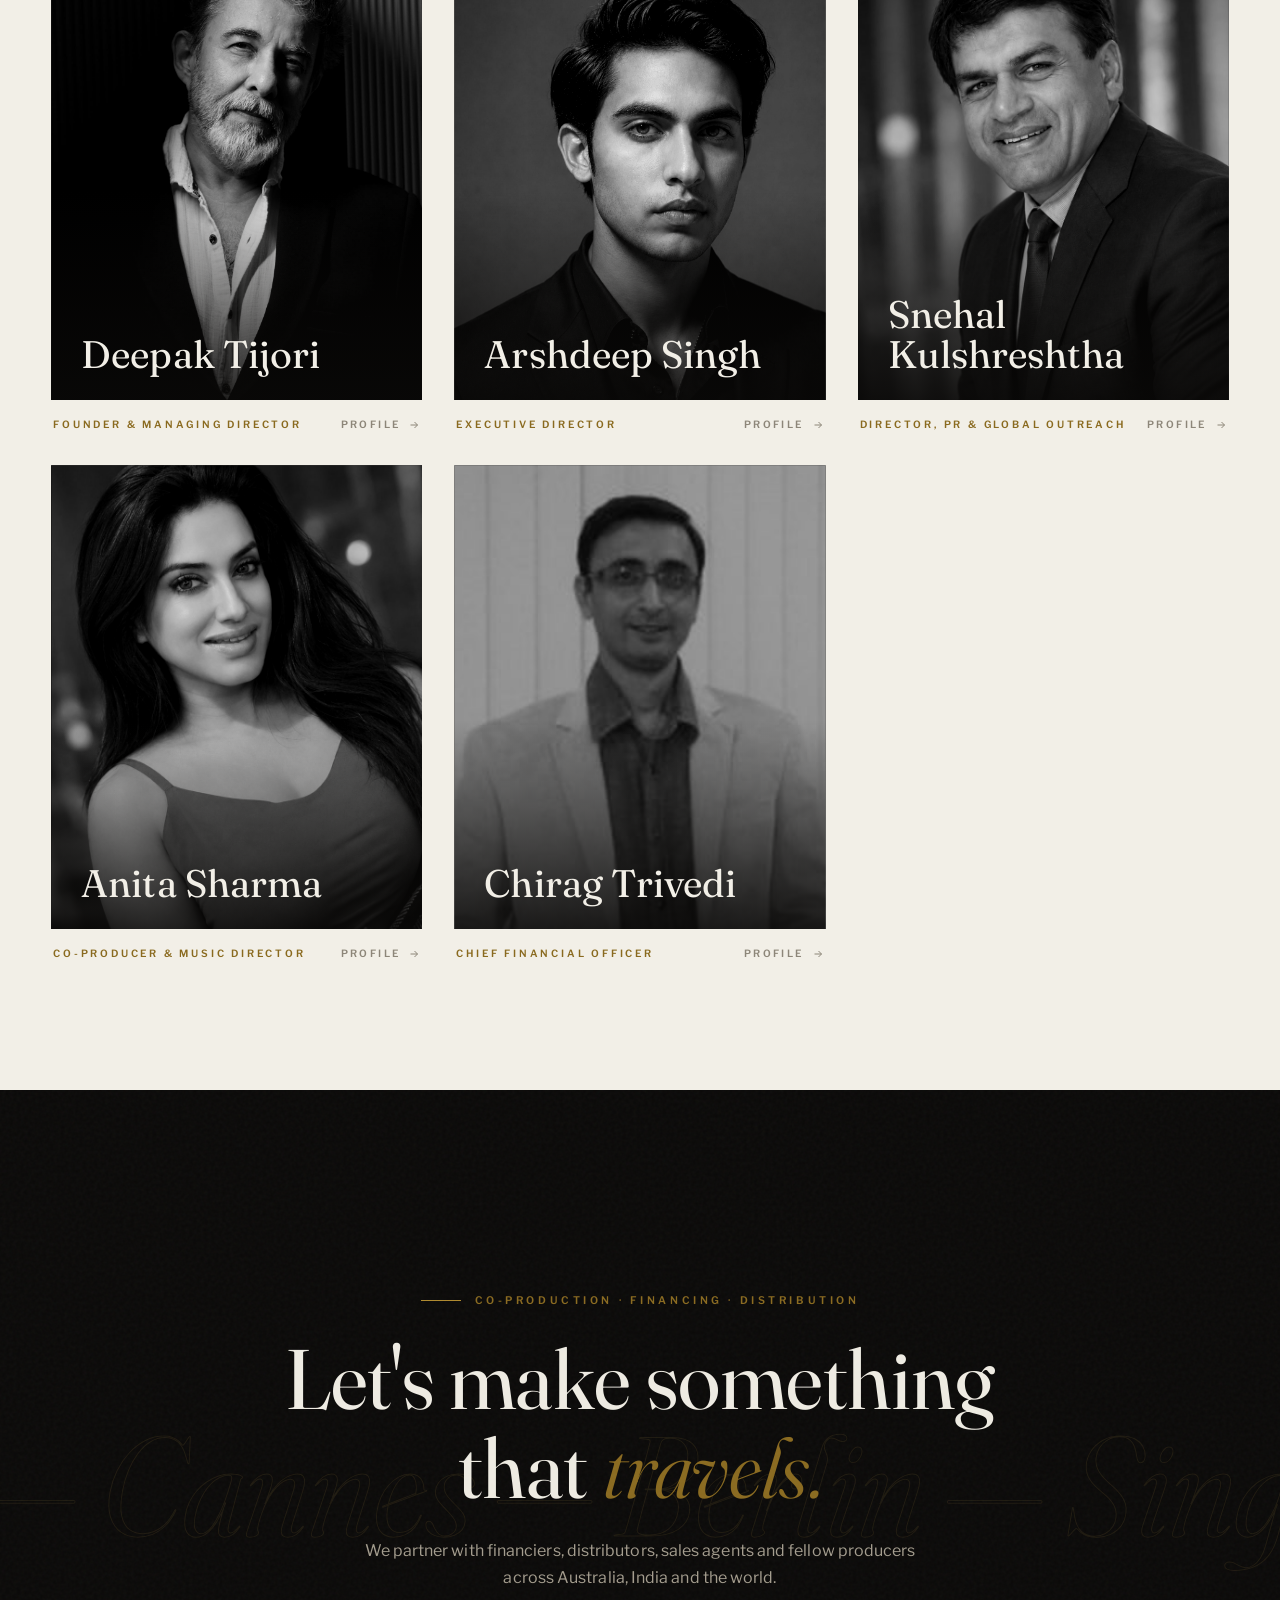
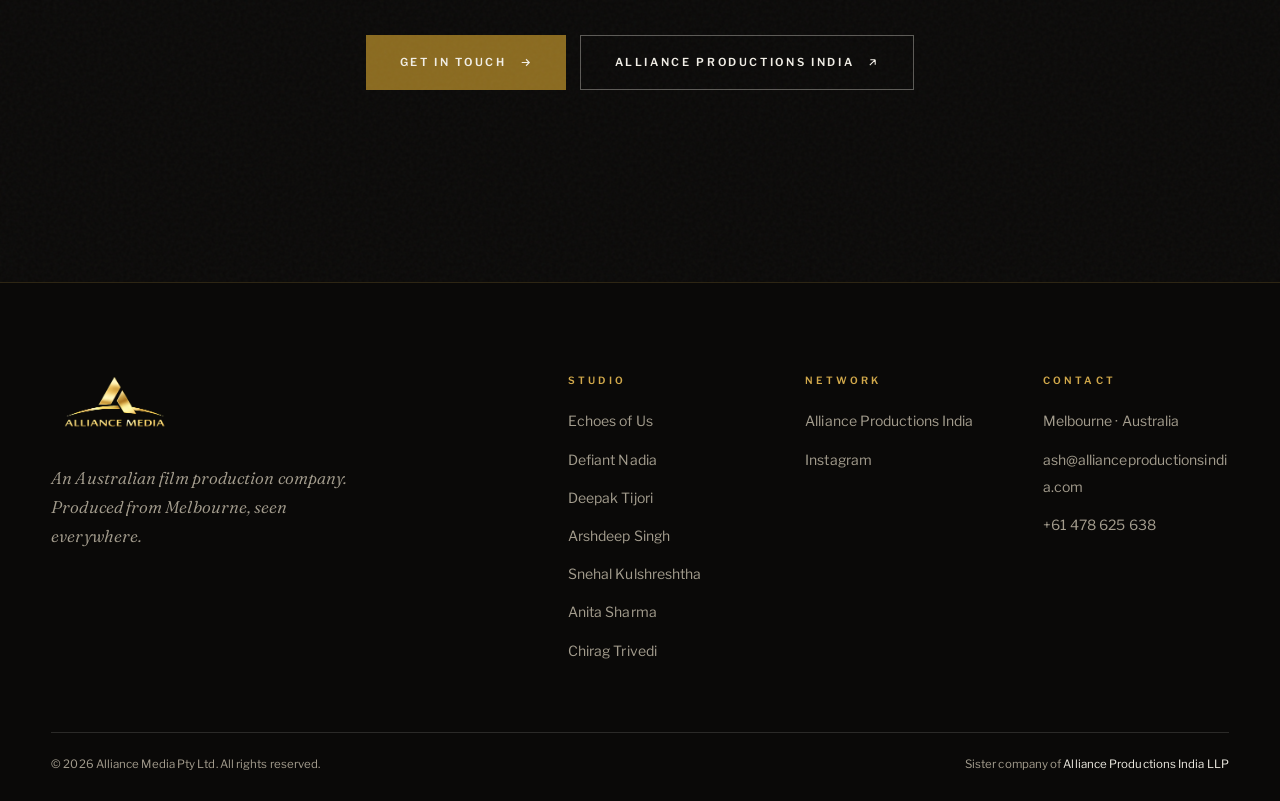
==== commit 8ef2ed4f: "People grid at standard card size: 3-up desktop / 2-up tablet / centered single column on phones (cs" ====
--- a/index.html
+++ b/index.html
@@ -12,7 +12,7 @@
   <link href="https://fonts.googleapis.com/css2?family=Fraunces:ital,opsz,wght@0,9..144,340..560;1,9..144,340..560&family=Libre+Franklin:wght@400..800&display=swap" rel="stylesheet" media="print" onload="this.media=&quot;all&quot;" />
   <noscript><link href="https://fonts.googleapis.com/css2?family=Fraunces:ital,opsz,wght@0,9..144,340..560;1,9..144,340..560&family=Libre+Franklin:wght@400..800&display=swap" rel="stylesheet" /></noscript>
   <link rel="preload" as="image" href="assets/films/echoes-of-us-hero-faces-w2400.jpg" imagesrcset="assets/films/echoes-of-us-hero-faces-w800.jpg 800w, assets/films/echoes-of-us-hero-faces-w1200.jpg 1200w, assets/films/echoes-of-us-hero-faces-w2400.jpg 2400w" imagesizes="100vw" />
-  <link rel="stylesheet" href="styles.css?v=8" />
+  <link rel="stylesheet" href="styles.css?v=9" />
   <link rel="canonical" href="https://arshdeep2705.github.io/alliance-media/" />
   <meta property="og:type" content="website" />
   <meta property="og:site_name" content="Alliance Media Pty Ltd" />
--- a/styles.css
+++ b/styles.css
@@ -344,8 +344,9 @@
 }
 
 /* ---------------------------------------------------------------- people */
-.people-grid { display: grid; grid-template-columns: repeat(2, minmax(0, 1fr)); gap: clamp(28px, 4vw, 64px); }
-@media (max-width: 760px) { .people-grid { grid-template-columns: 1fr; } }
+.people-grid { display: grid; grid-template-columns: repeat(3, minmax(0, 1fr)); gap: clamp(20px, 2.5vw, 36px); }
+@media (max-width: 1000px) { .people-grid { grid-template-columns: repeat(2, minmax(0, 1fr)); } }
+@media (max-width: 600px) { .people-grid { grid-template-columns: 1fr; max-width: 380px; margin-inline: auto; } }
 .person-card { position: relative; display: block; }
 .person-card__media { position: relative; overflow: hidden; aspect-ratio: 4 / 5; background: var(--black); }
 .person-card__media img { width: 100%; height: 100%; object-fit: cover; object-position: 50% 15%; filter: grayscale(1) contrast(1.05) brightness(0.92); transition: filter 0.9s var(--ease-out), transform 1.2s var(--ease-out); }
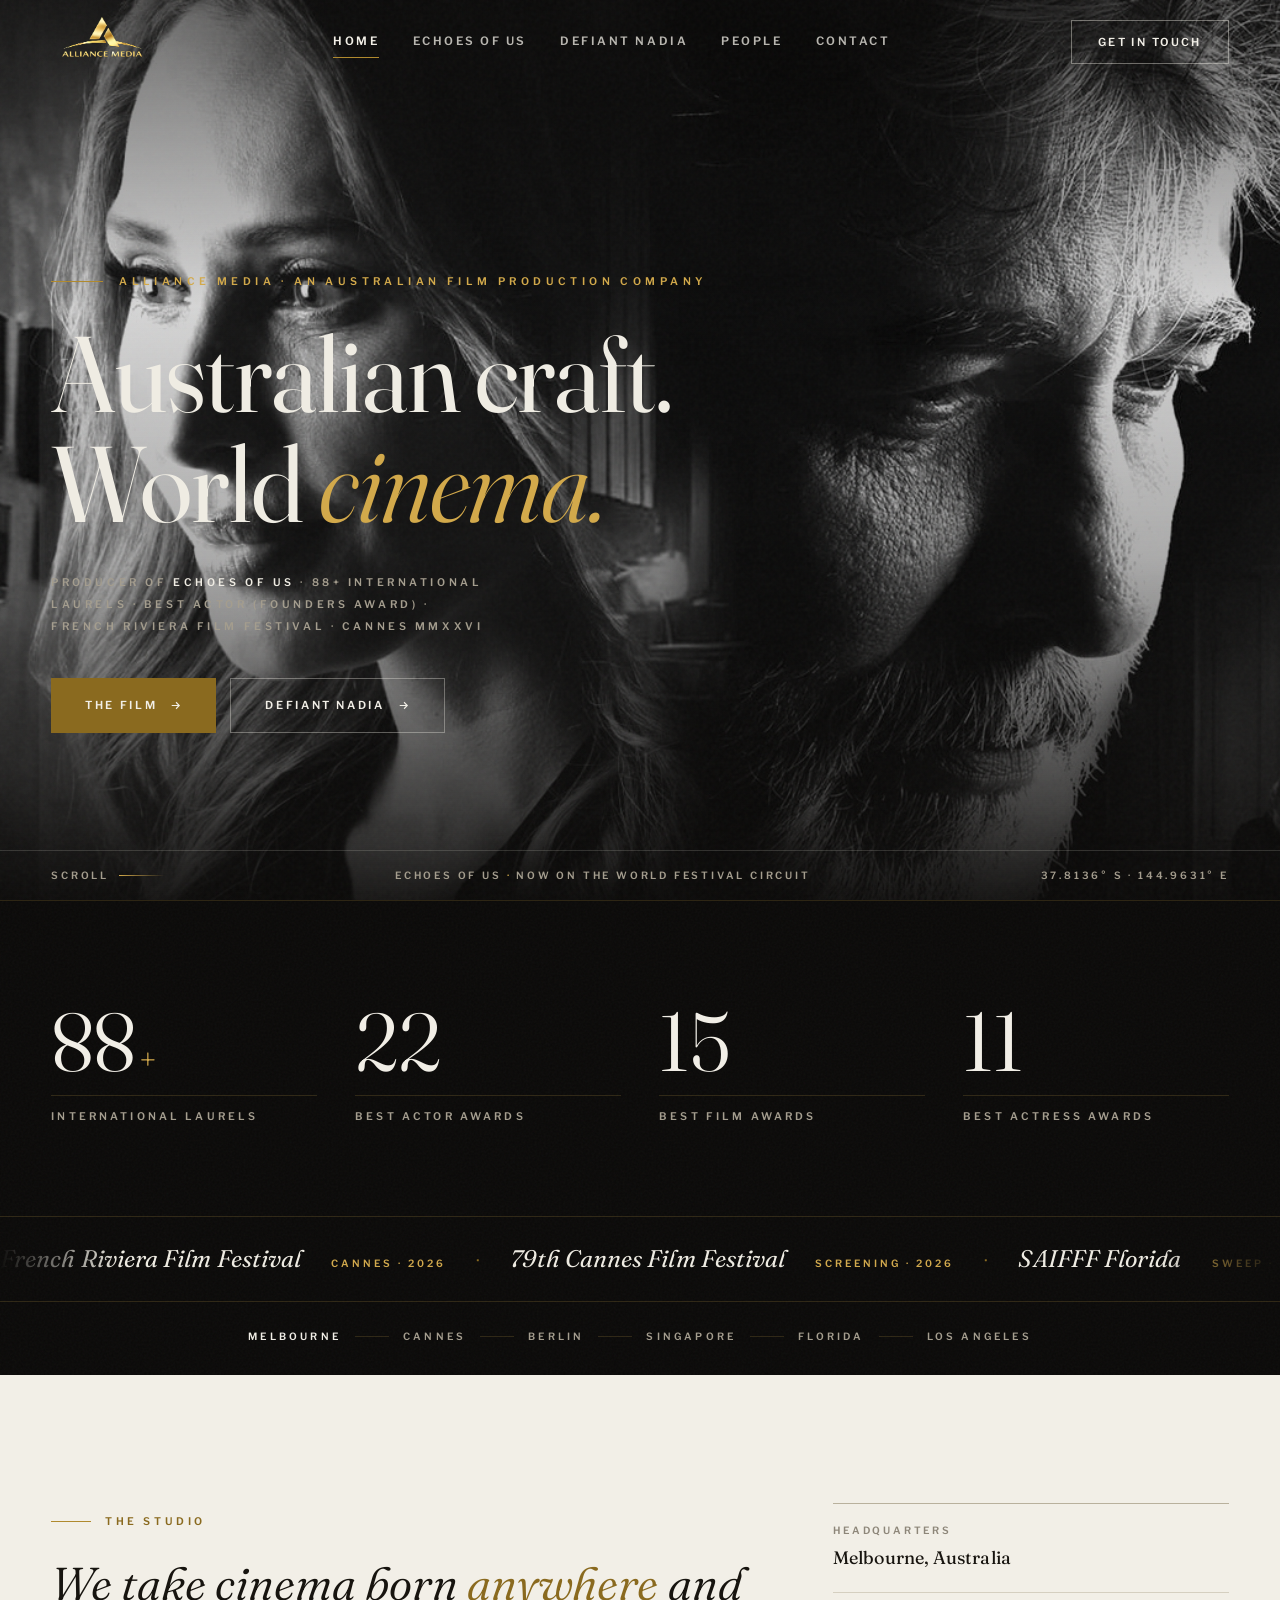
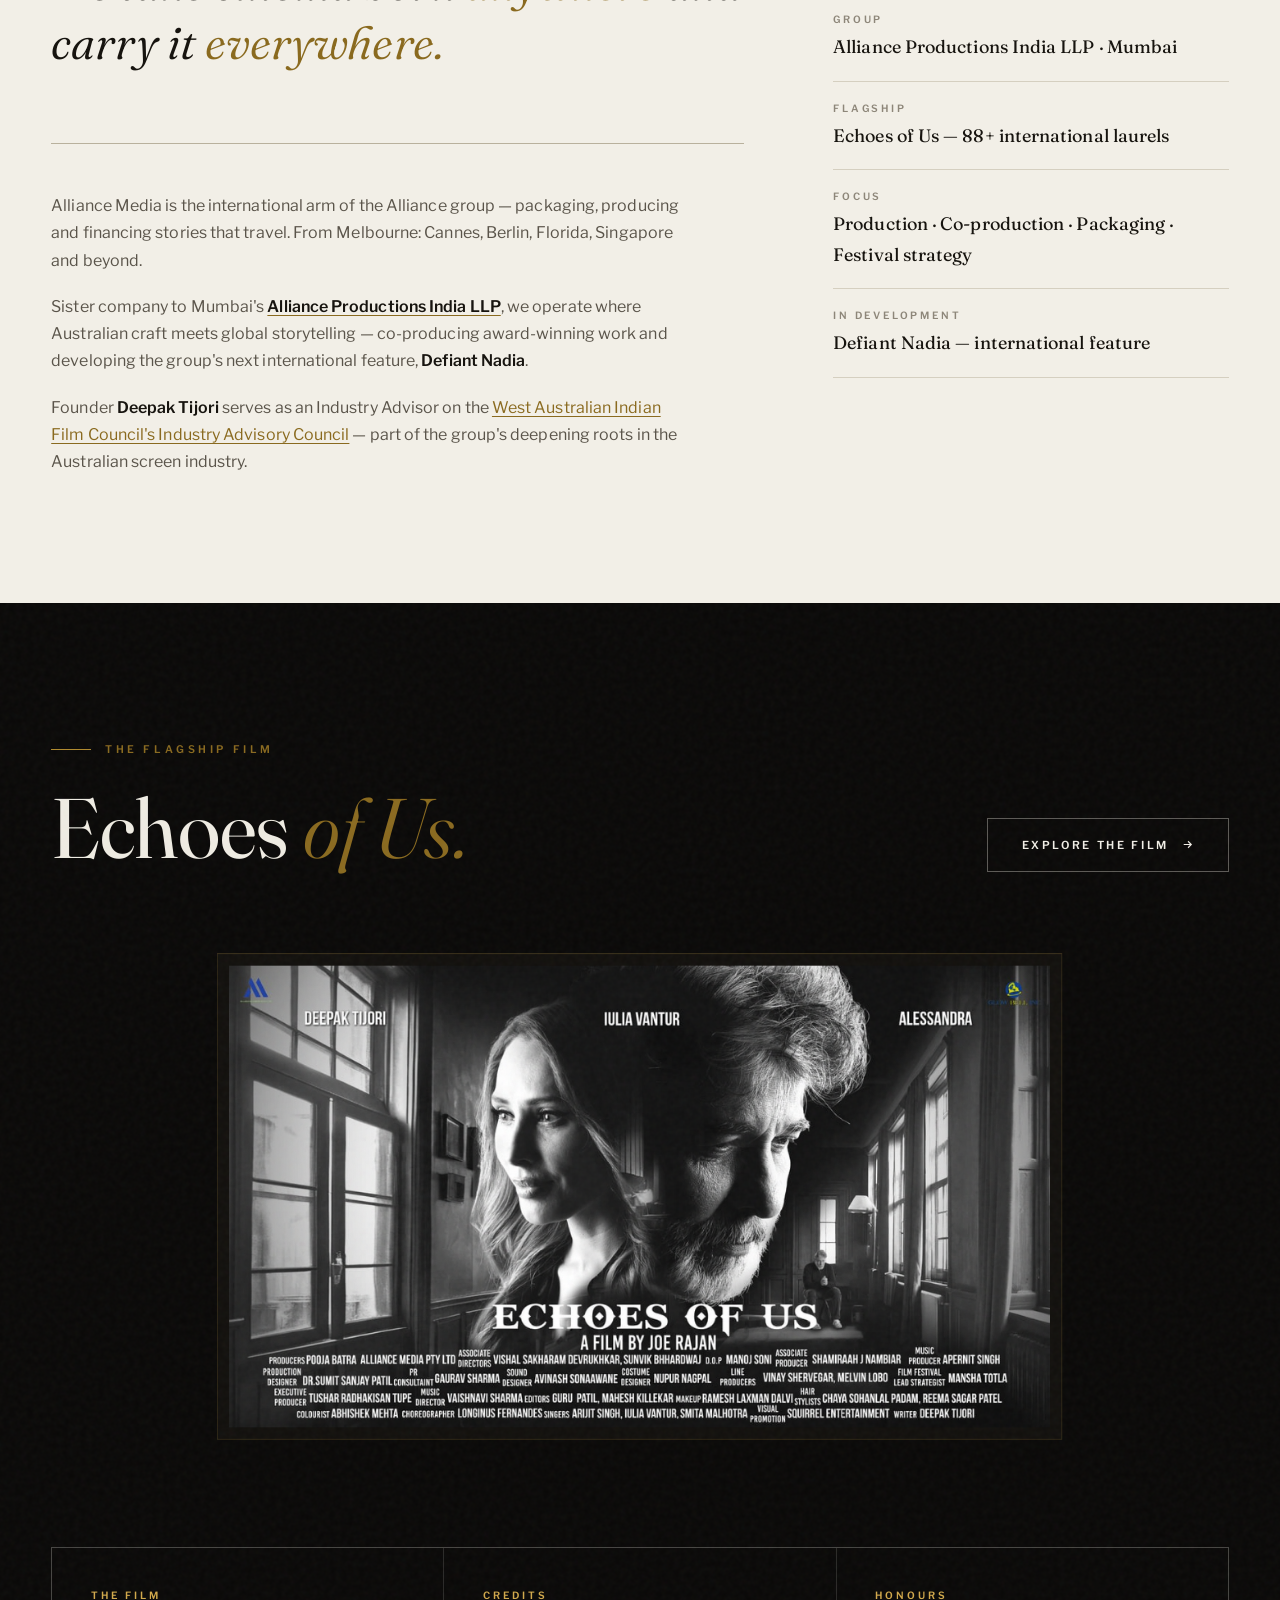
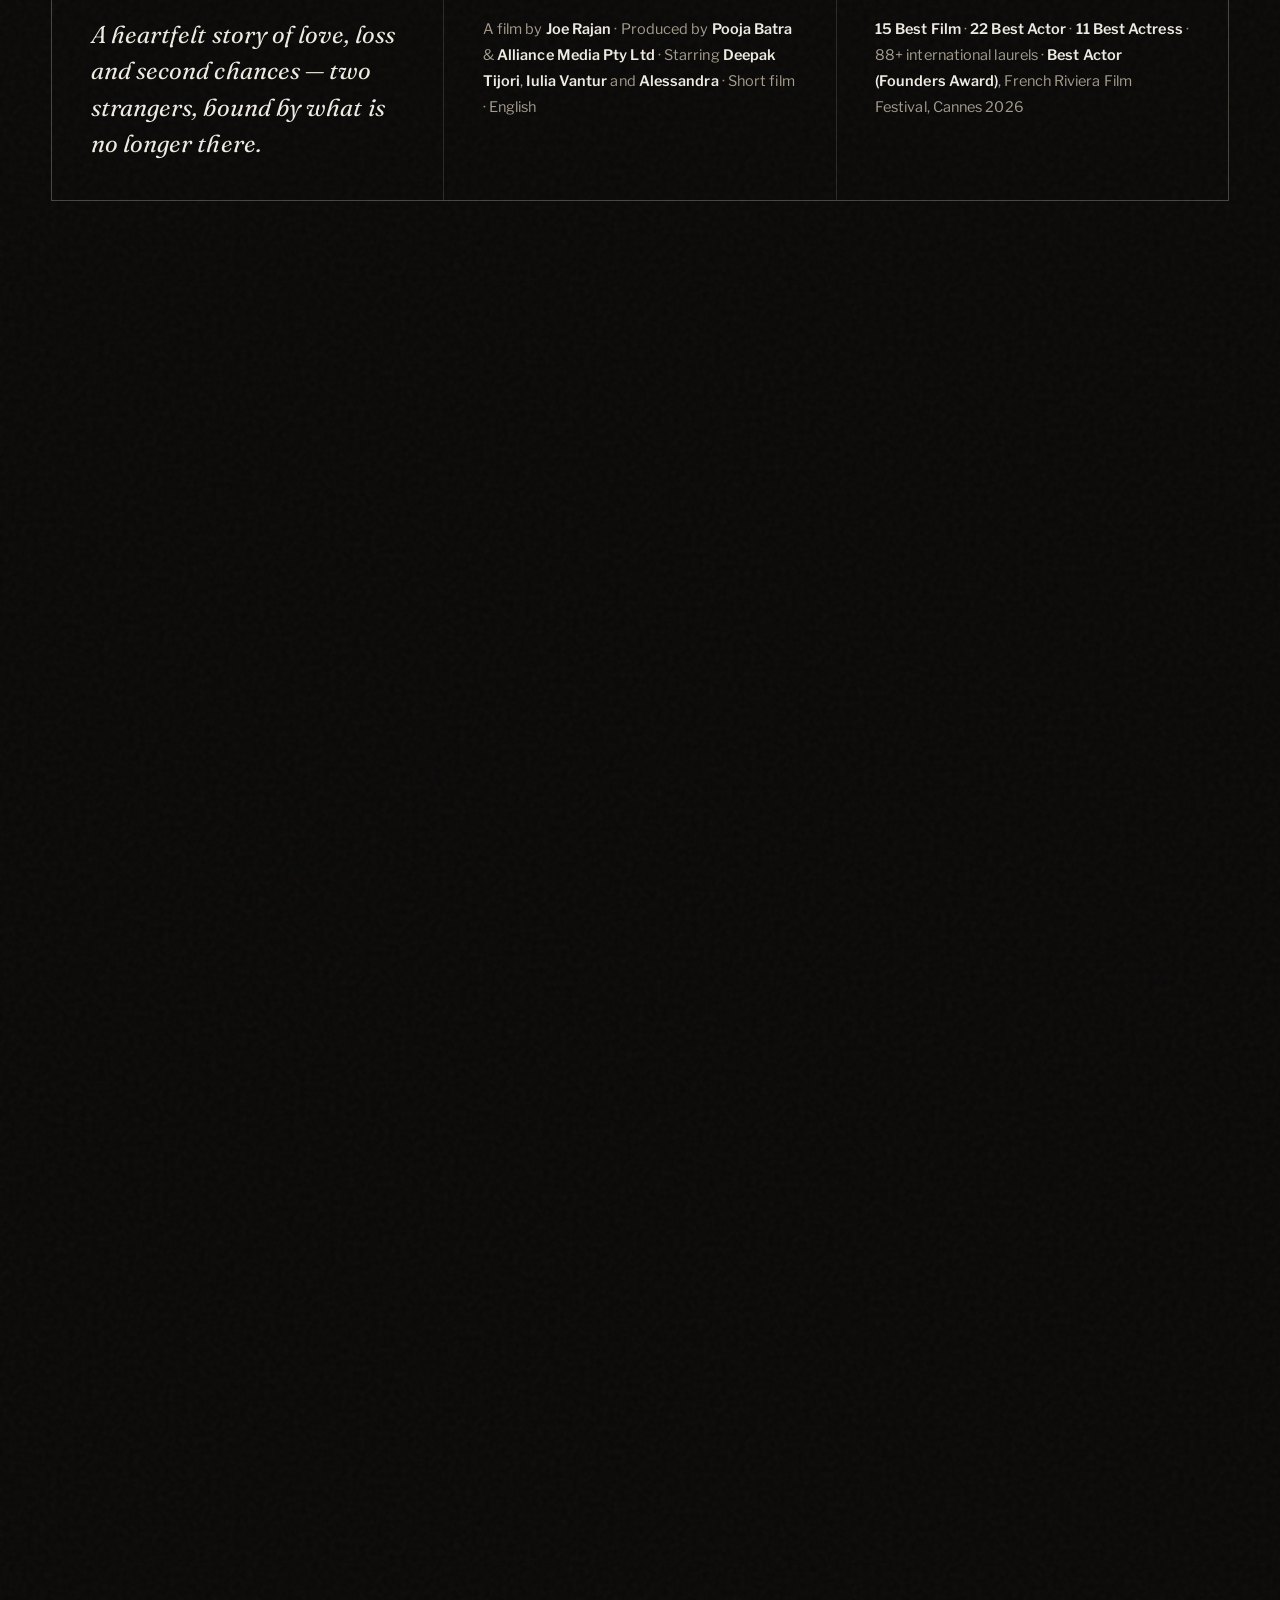
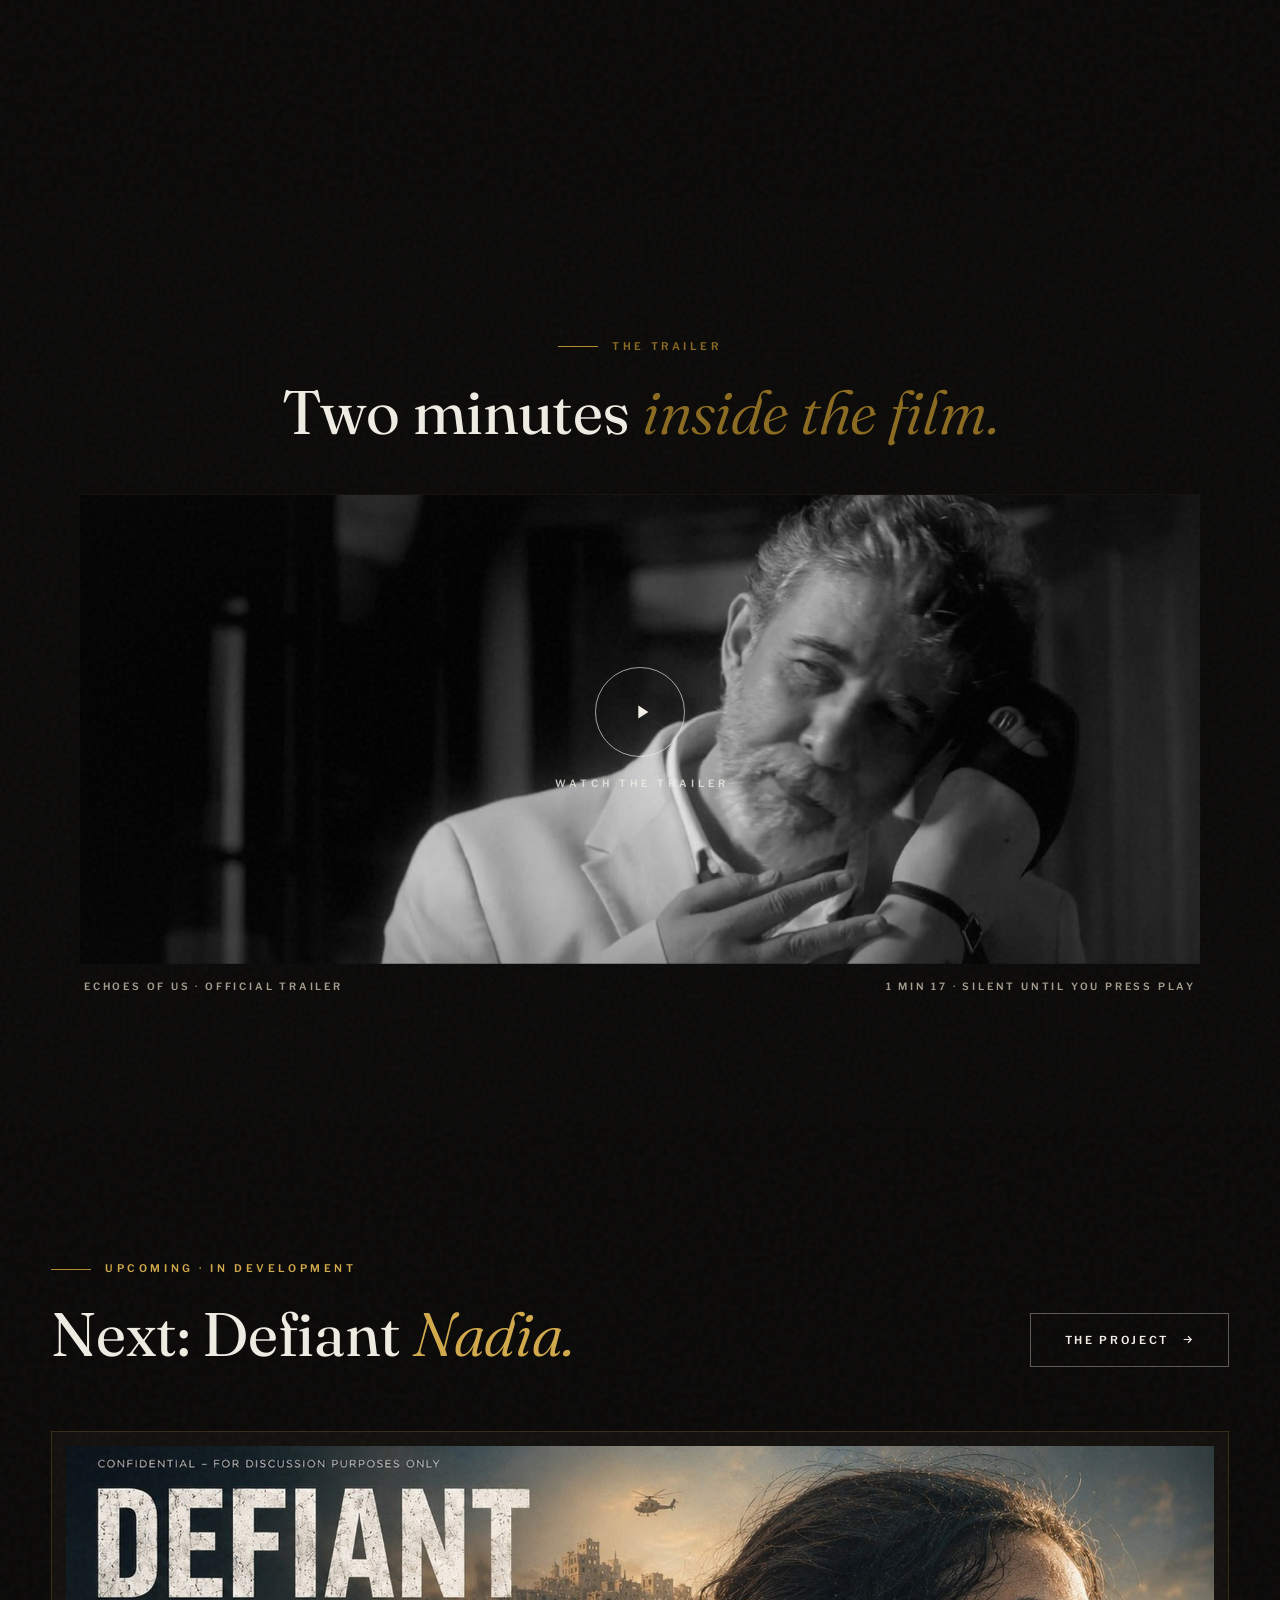
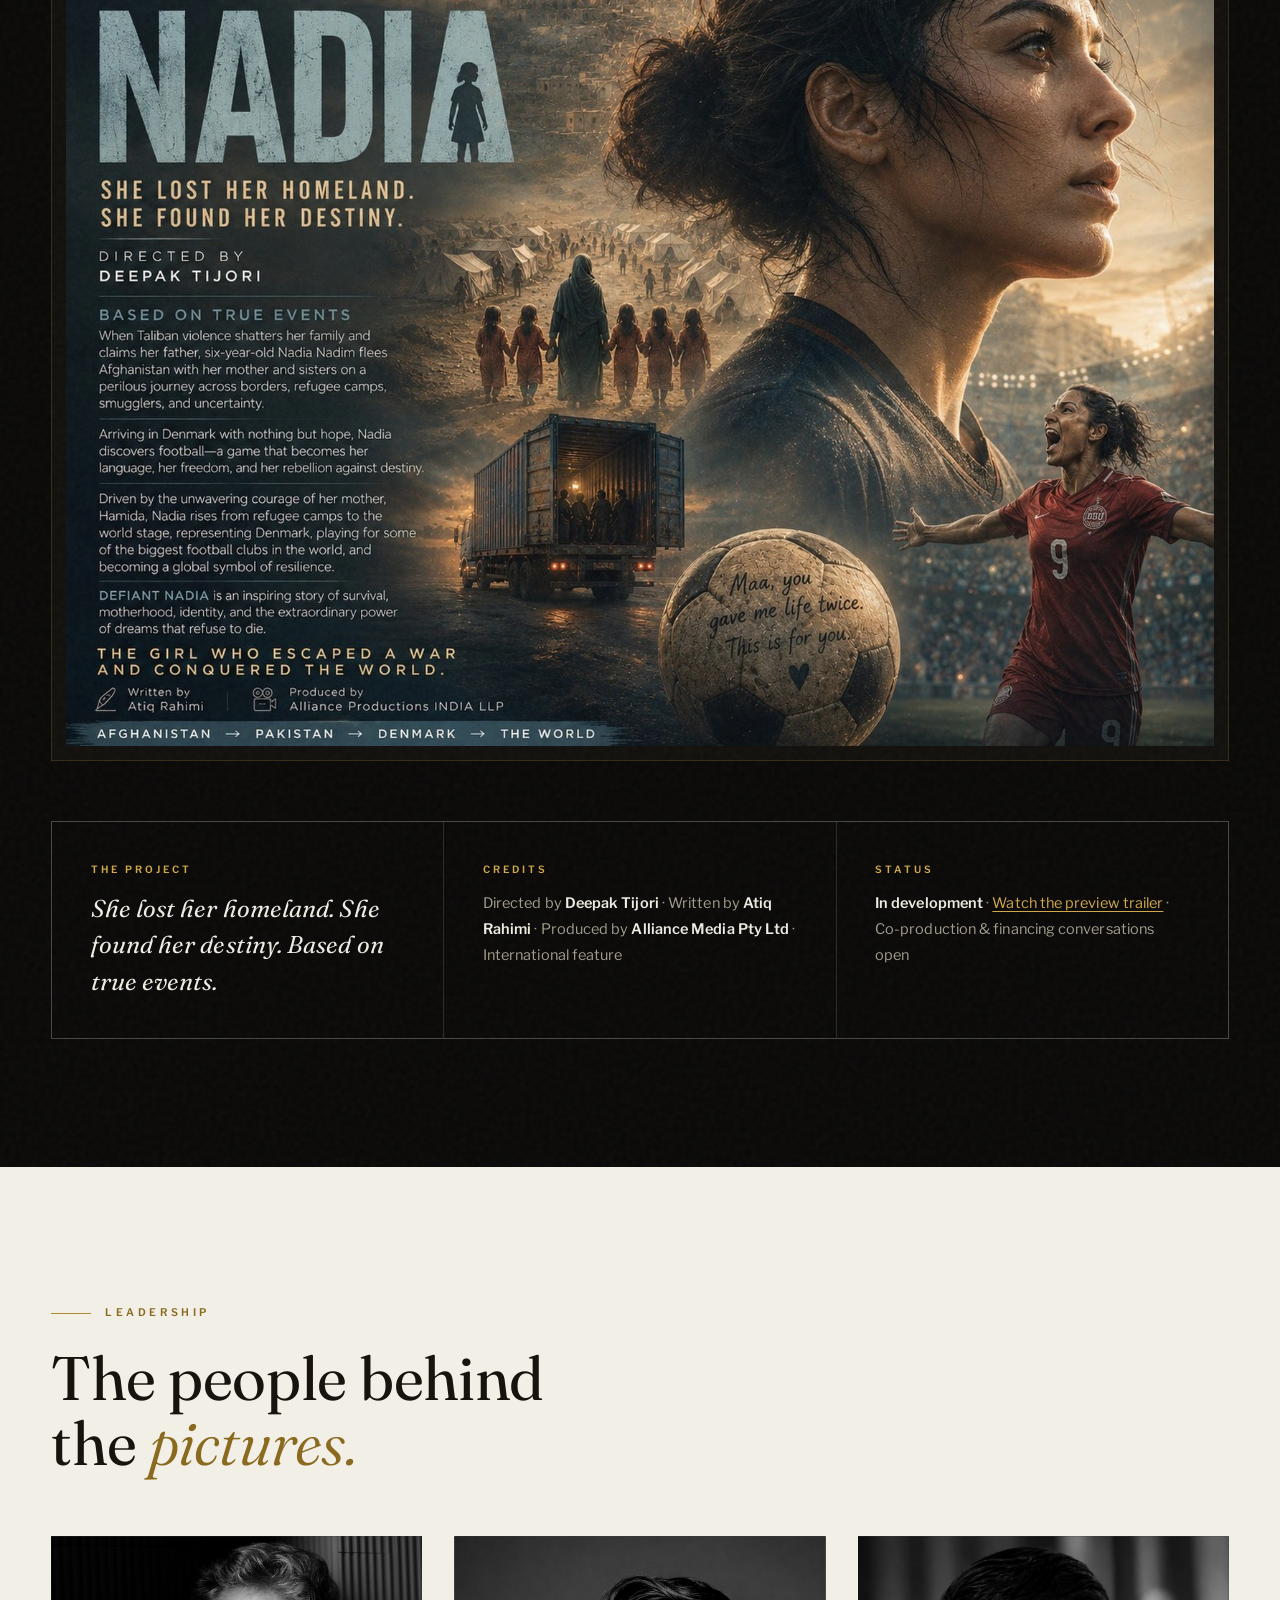
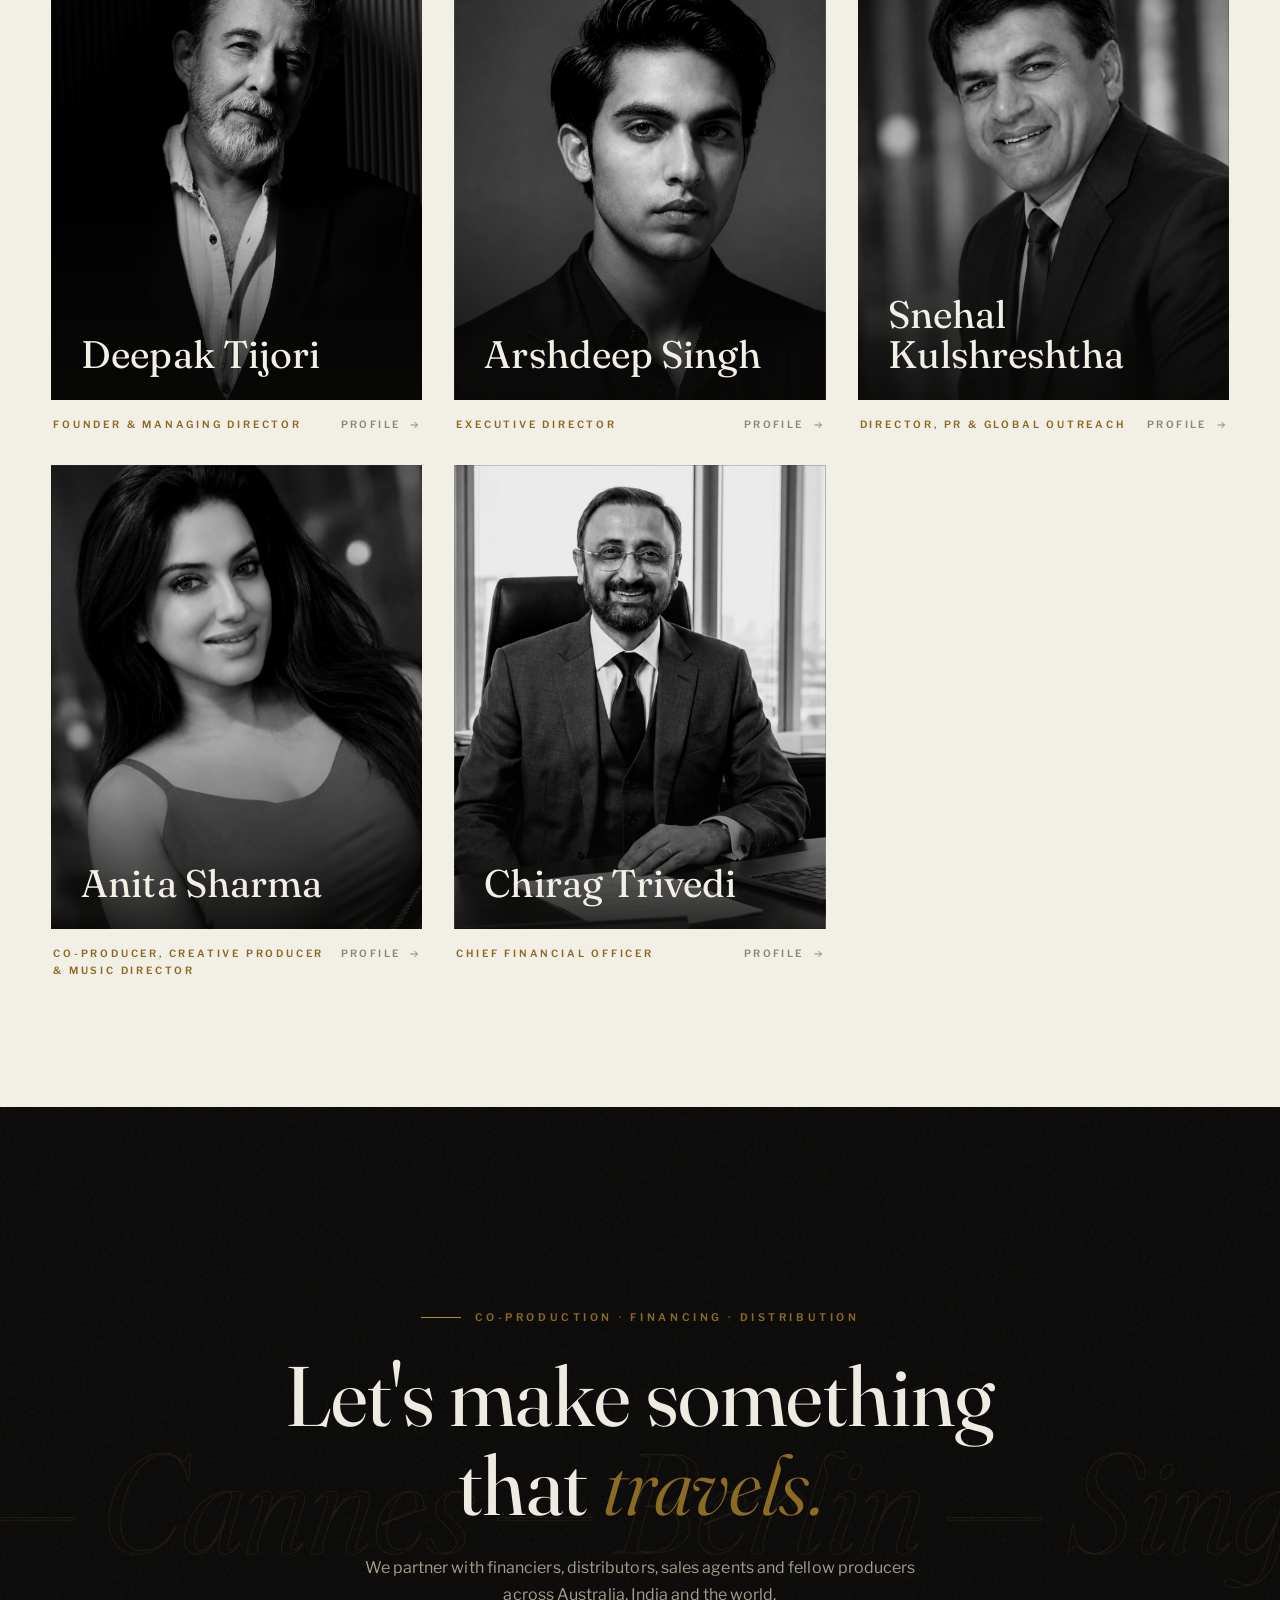
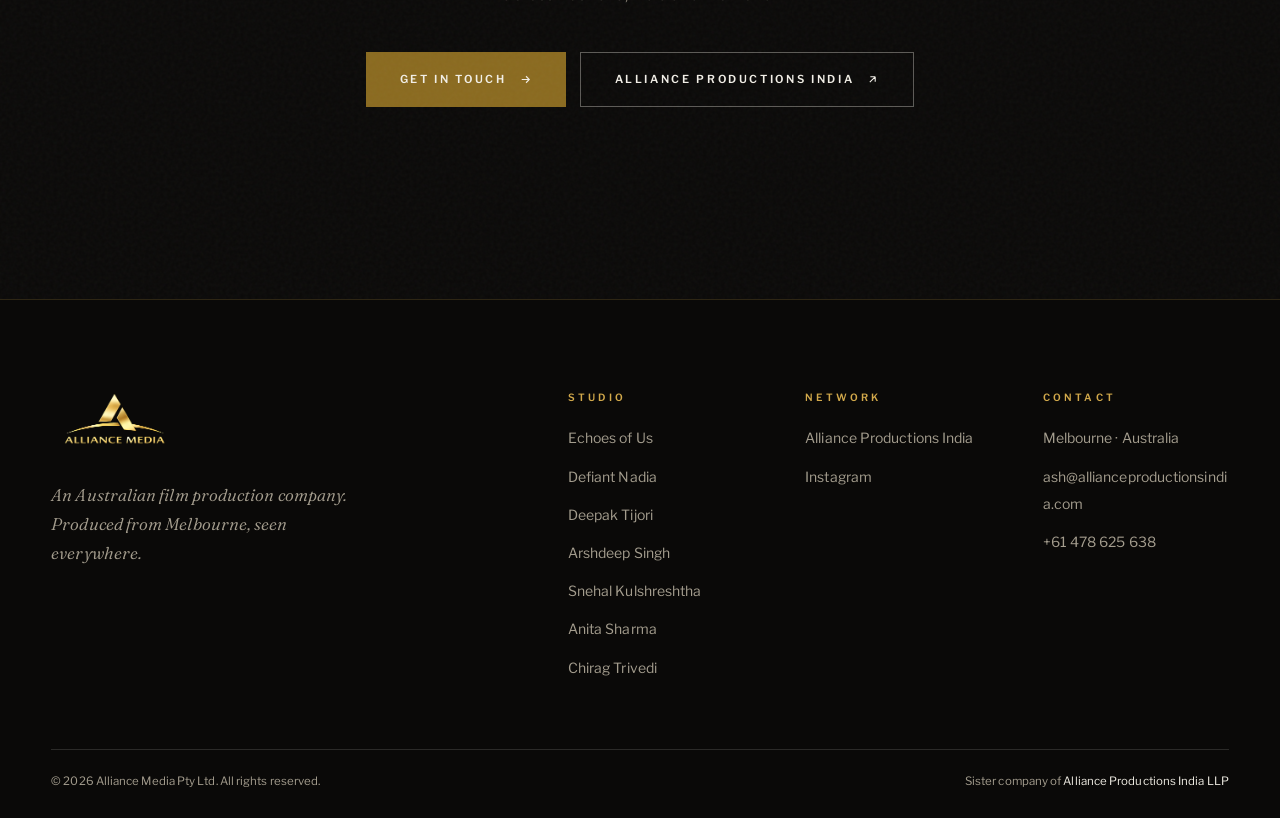
==== commit 4cad7826: "Deepak's WhatsApp notes (27 Aug): Nadia produced-by credit to Pty Ltd, Indian arm line, Anita adds C" ====
--- a/index.html
+++ b/index.html
@@ -13,23 +13,23 @@
   <noscript><link href="https://fonts.googleapis.com/css2?family=Fraunces:ital,opsz,wght@0,9..144,340..560;1,9..144,340..560&family=Libre+Franklin:wght@400..800&display=swap" rel="stylesheet" /></noscript>
   <link rel="preload" as="image" href="assets/films/echoes-of-us-hero-faces-w2400.jpg" imagesrcset="assets/films/echoes-of-us-hero-faces-w800.jpg 800w, assets/films/echoes-of-us-hero-faces-w1200.jpg 1200w, assets/films/echoes-of-us-hero-faces-w2400.jpg 2400w" imagesizes="100vw" />
   <link rel="stylesheet" href="styles.css?v=9" />
-  <link rel="canonical" href="https://arshdeep2705.github.io/alliance-media/" />
+  <link rel="canonical" href="https://alliancemediaptyltd.au/" />
   <meta property="og:type" content="website" />
   <meta property="og:site_name" content="Alliance Media Pty Ltd" />
   <meta property="og:title" content="Alliance Media Pty Ltd — Australian Film Production Company" />
   <meta property="og:description" content="The Australian production company behind Echoes of Us — 88+ international laurels and a Cannes-season Best Actor win — and the upcoming international feature Defiant Nadia." />
-  <meta property="og:image" content="https://arshdeep2705.github.io/alliance-media/assets/logo/am-logo-w1200.png" />
+  <meta property="og:image" content="https://alliancemediaptyltd.au/assets/logo/am-logo-w1200.png" />
   <meta name="twitter:card" content="summary_large_image" />
   <meta name="twitter:title" content="Alliance Media Pty Ltd — Australian Film Production Company" />
   <meta name="twitter:description" content="The Australian production company behind Echoes of Us — 88+ international laurels and a Cannes-season Best Actor win." />
-  <meta name="twitter:image" content="https://arshdeep2705.github.io/alliance-media/assets/logo/am-logo-w1200.png" />
+  <meta name="twitter:image" content="https://alliancemediaptyltd.au/assets/logo/am-logo-w1200.png" />
   <script type="application/ld+json">
   {
     "@context": "https://schema.org",
     "@type": "Organization",
     "name": "Alliance Media Pty Ltd",
-    "url": "https://arshdeep2705.github.io/alliance-media/",
-    "logo": "https://arshdeep2705.github.io/alliance-media/assets/logo/am-logo-w1200.png",
+    "url": "https://alliancemediaptyltd.au/",
+    "logo": "https://alliancemediaptyltd.au/assets/logo/am-logo-w1200.png",
     "address": { "@type": "PostalAddress", "addressLocality": "Melbourne", "addressCountry": "AU" },
     "parentOrganization": { "@type": "Organization", "name": "Alliance Productions India LLP", "url": "https://allianceproductionsindia.com" },
     "founder": {
@@ -244,7 +244,7 @@
             </div>
             <div class="flagship__cell">
               <h4>Credits</h4>
-              <p>Directed by <b>Deepak Tijori</b> · Written by <b>Atiq Rahimi</b> · Produced by <b>Alliance Productions India LLP</b> · International feature</p>
+              <p>Directed by <b>Deepak Tijori</b> · Written by <b>Atiq Rahimi</b> · Produced by <b>Alliance Media Pty Ltd</b> · International feature</p>
             </div>
             <div class="flagship__cell">
               <h4>Status</h4>
@@ -301,13 +301,13 @@
               <span class="person-card__name">Anita Sharma</span>
             </div>
             <div class="person-card__under">
-              <span class="person-card__role">Co-Producer &amp; Music Director</span>
+              <span class="person-card__role">Co-Producer, Creative Producer &amp; Music Director</span>
               <span class="person-card__cue">Profile <svg viewBox="0 0 24 24" fill="none" stroke-width="2"><path d="M5 12h14M13 6l6 6-6 6"/></svg></span>
             </div>
           </a>
           <a class="person-card" href="people/chirag-trivedi/">
             <div class="person-card__media reveal-mask">
-              <img src="assets/people/chirag-trivedi-w400.jpg" alt="Chirag Trivedi — portrait" width="400" height="400" loading="lazy" style="object-position:50% 30%" />
+              <img src="assets/people/chirag-trivedi-w600.jpg" alt="Chirag Trivedi — portrait" width="600" height="894" loading="lazy" />
               <span class="person-card__name">Chirag Trivedi</span>
             </div>
             <div class="person-card__under">
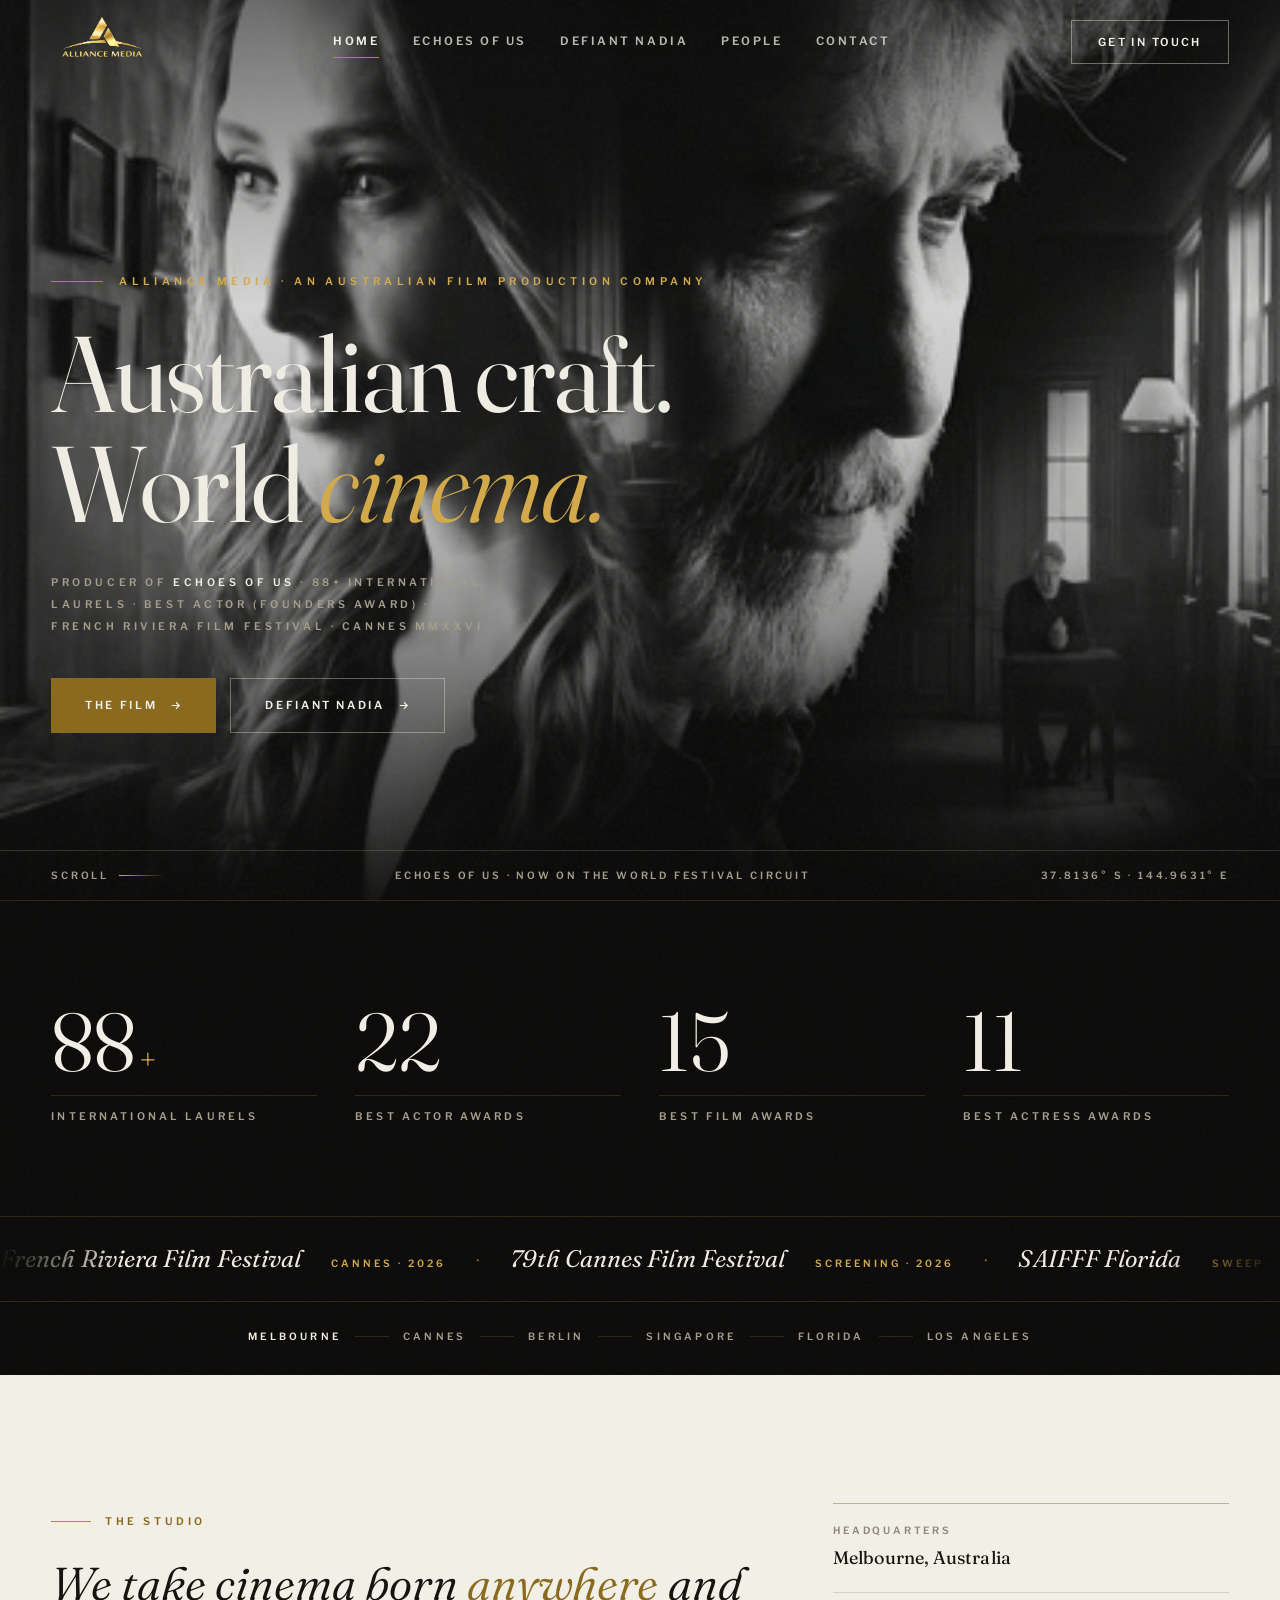
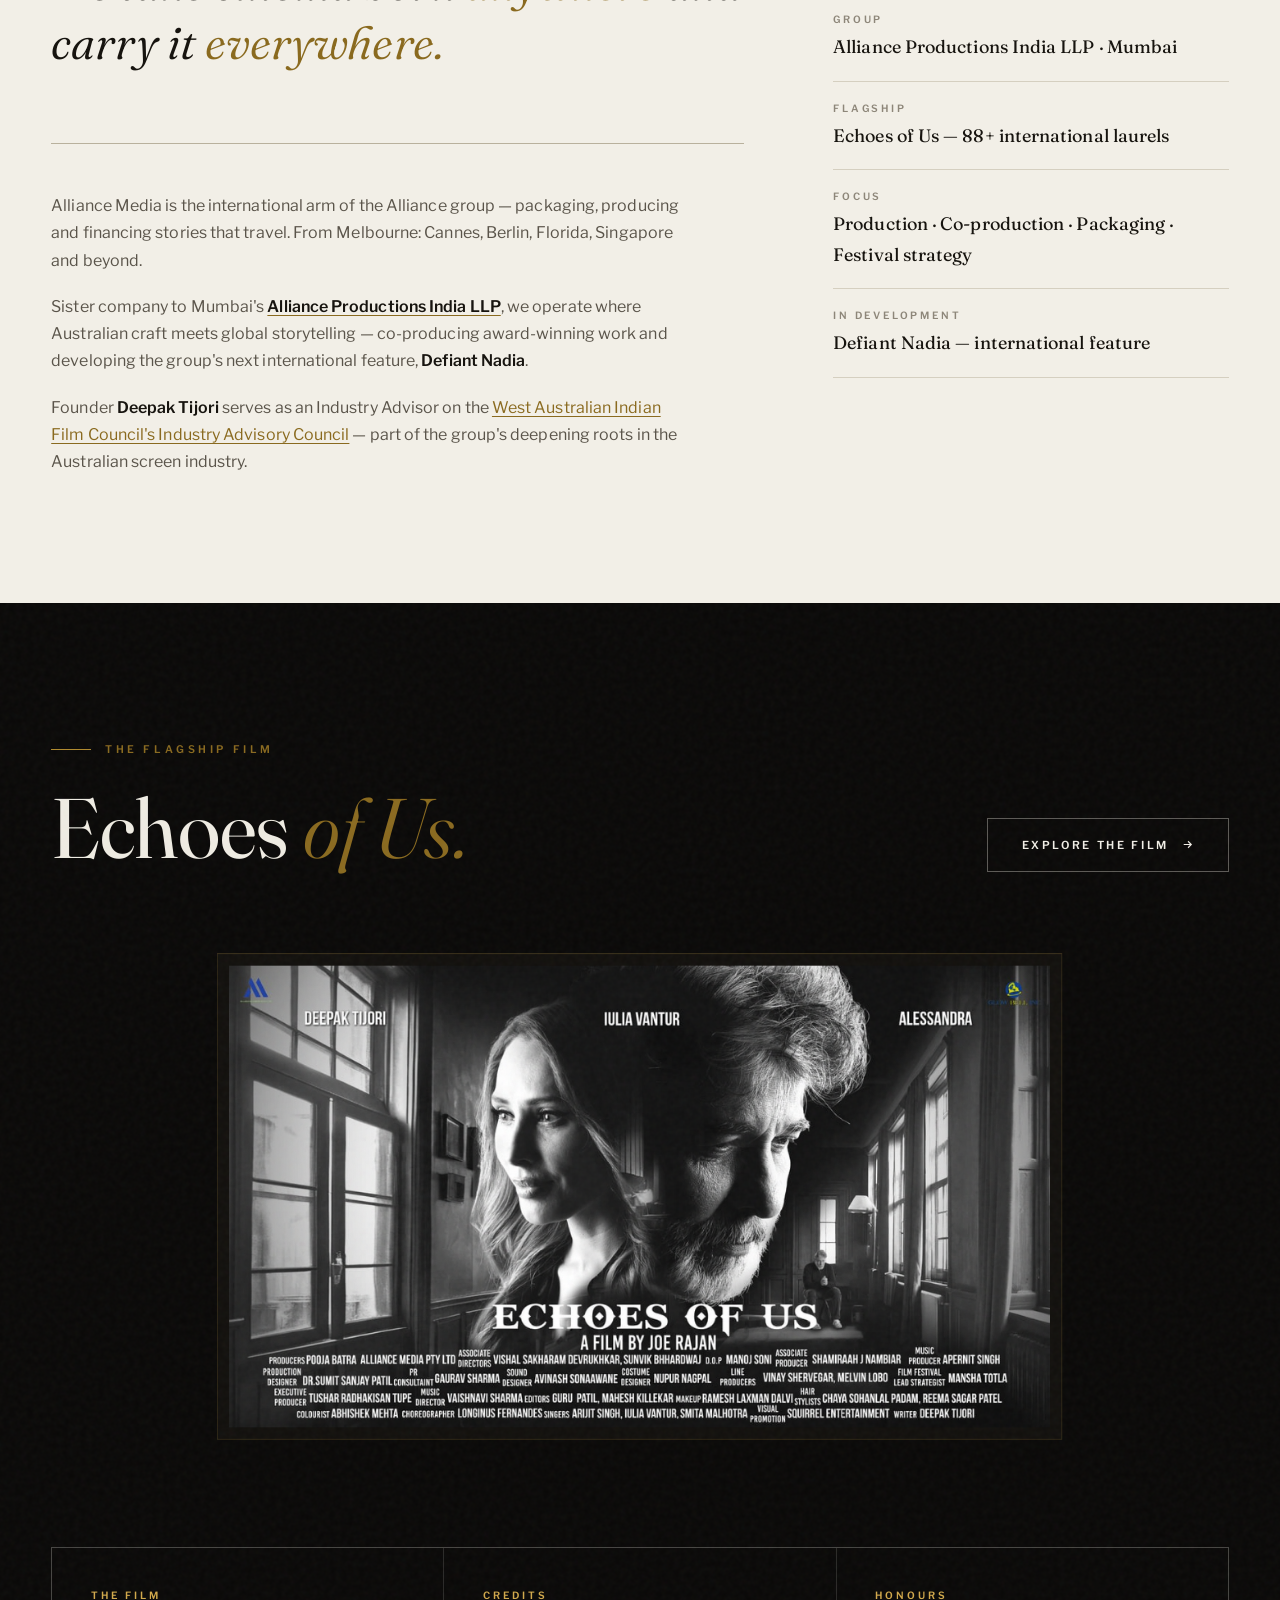
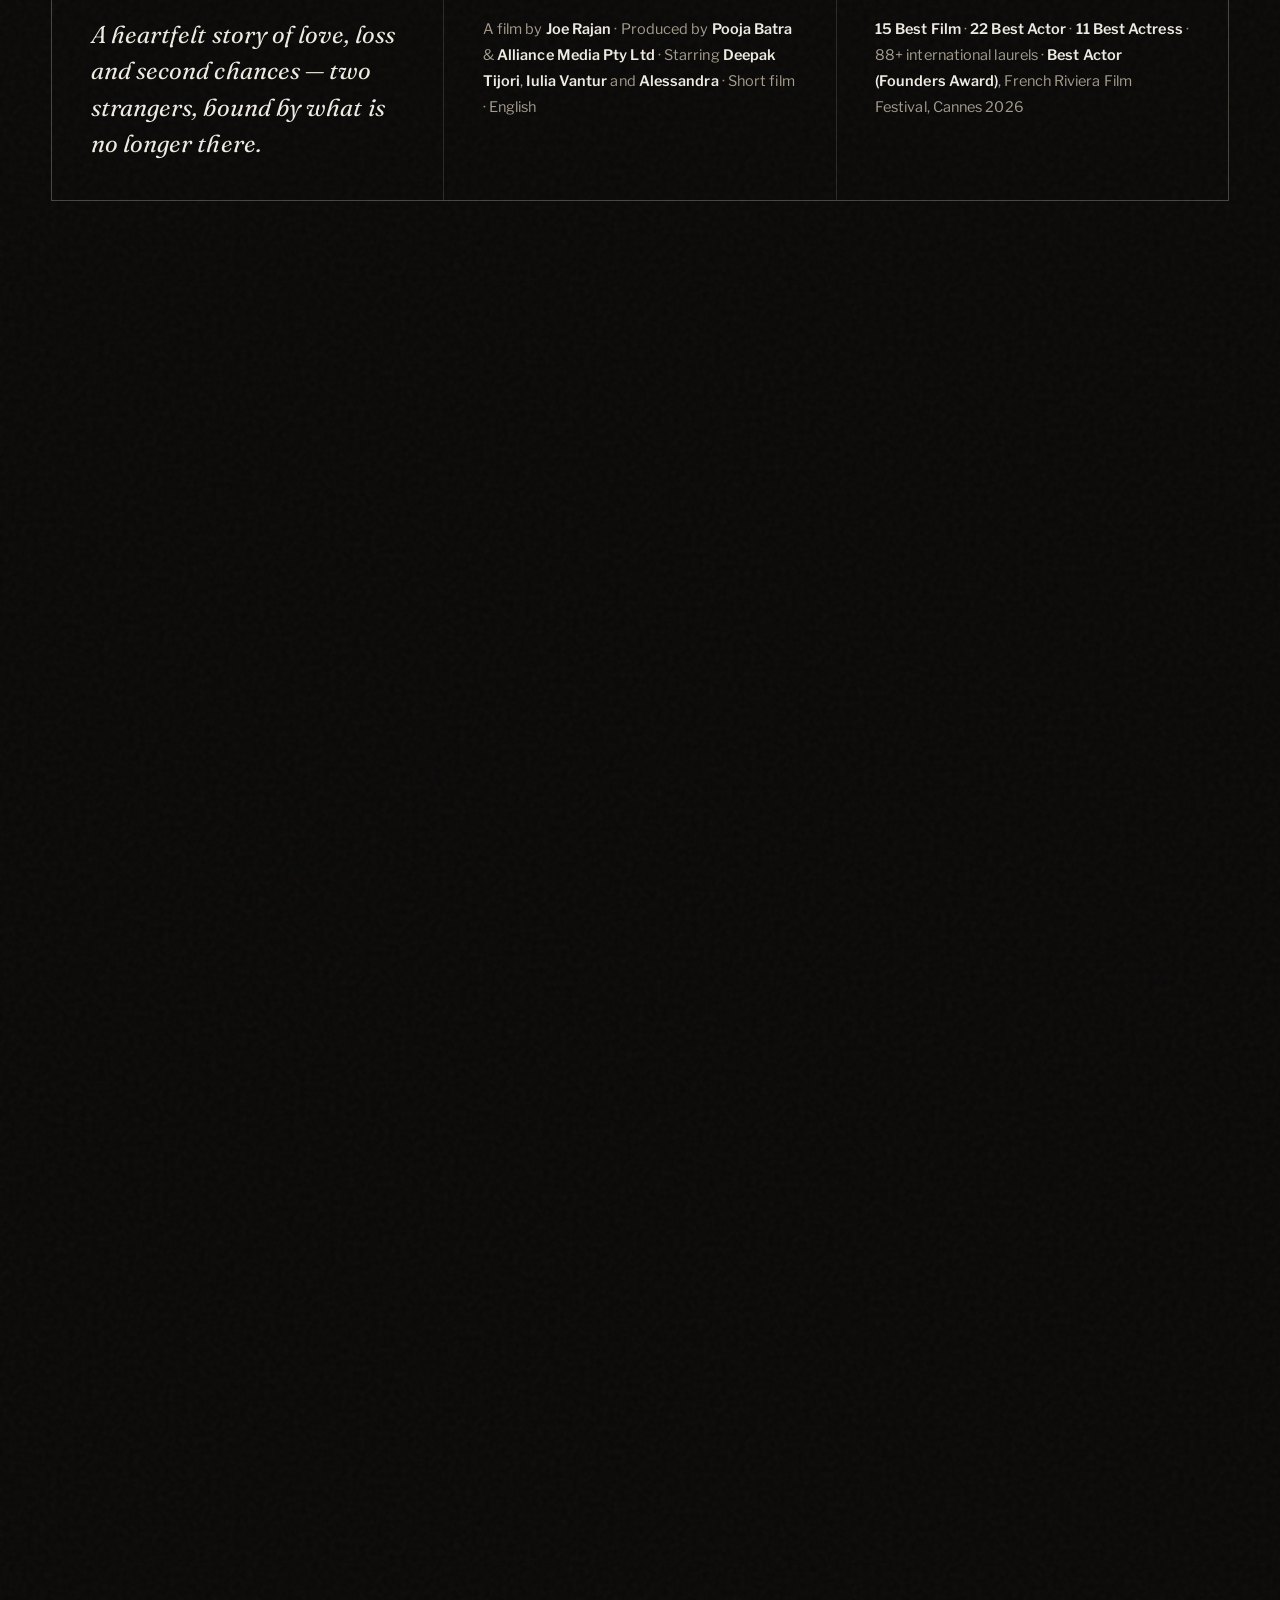
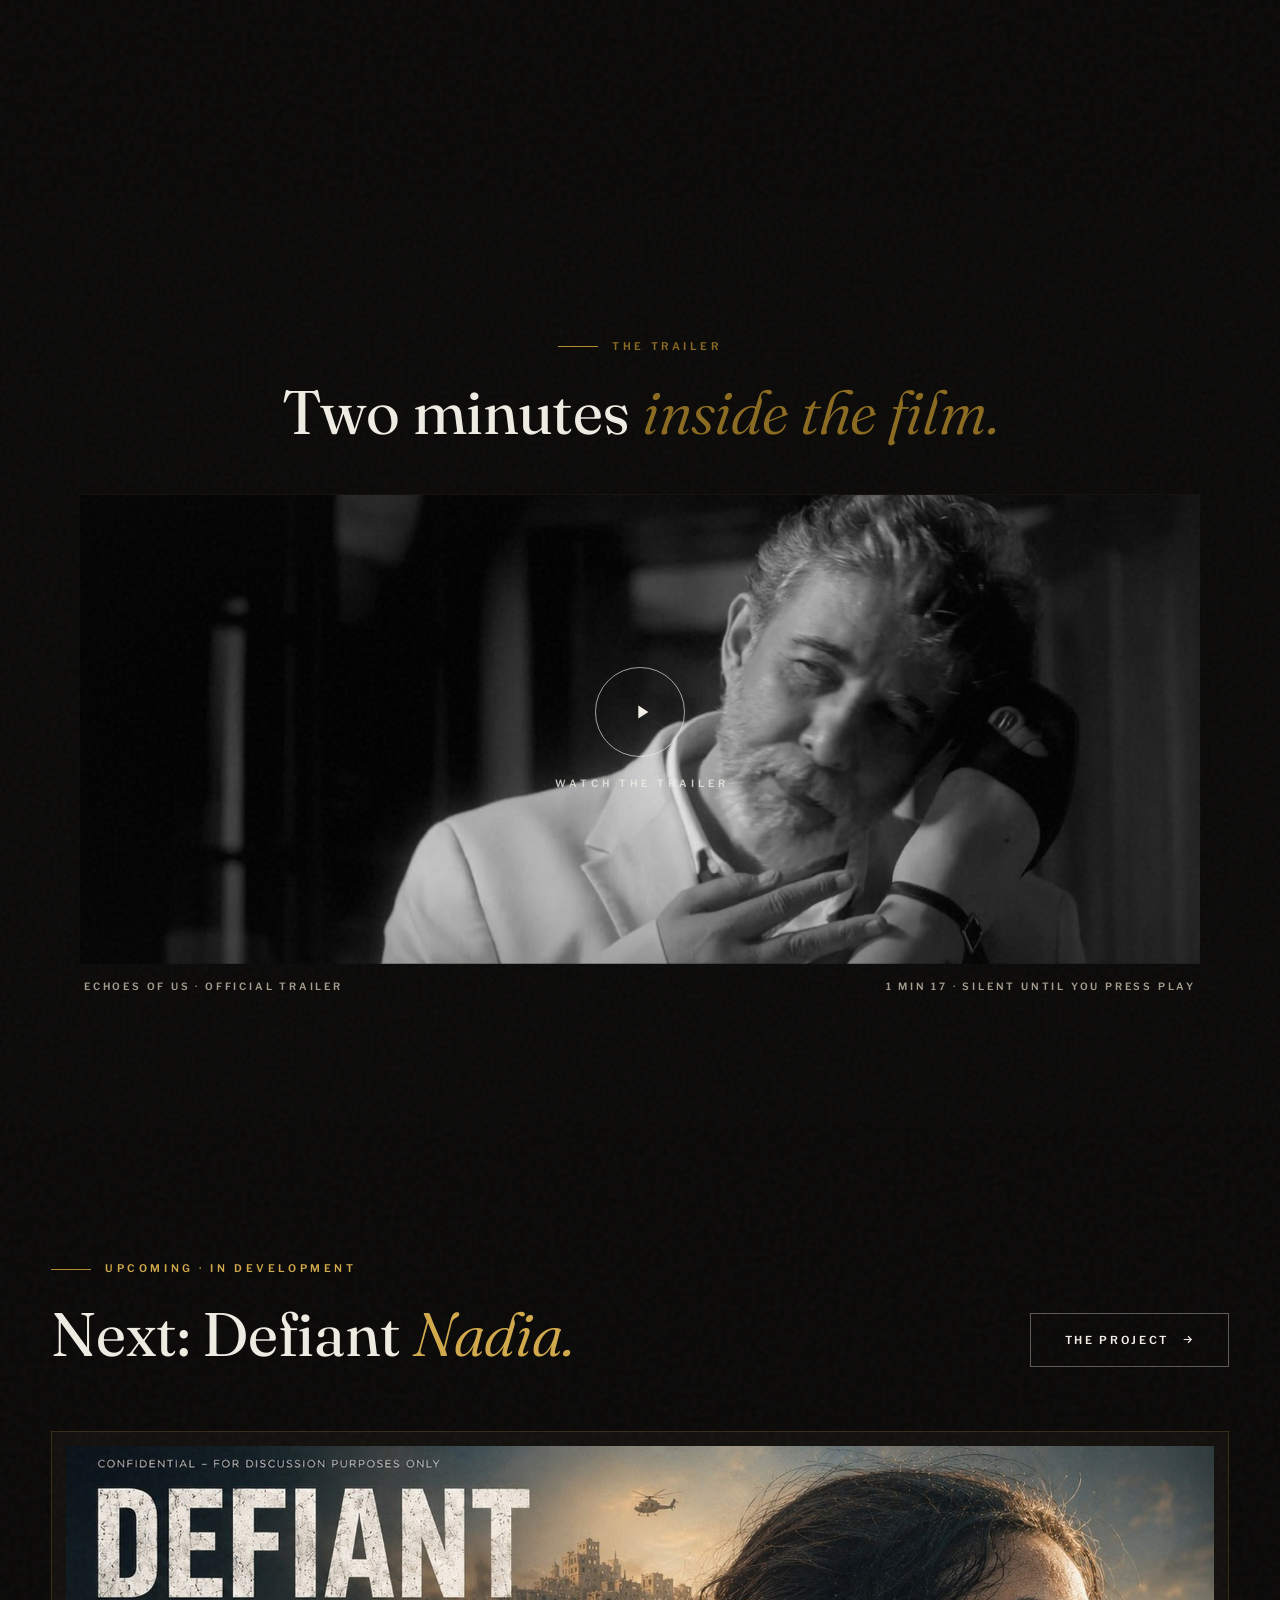
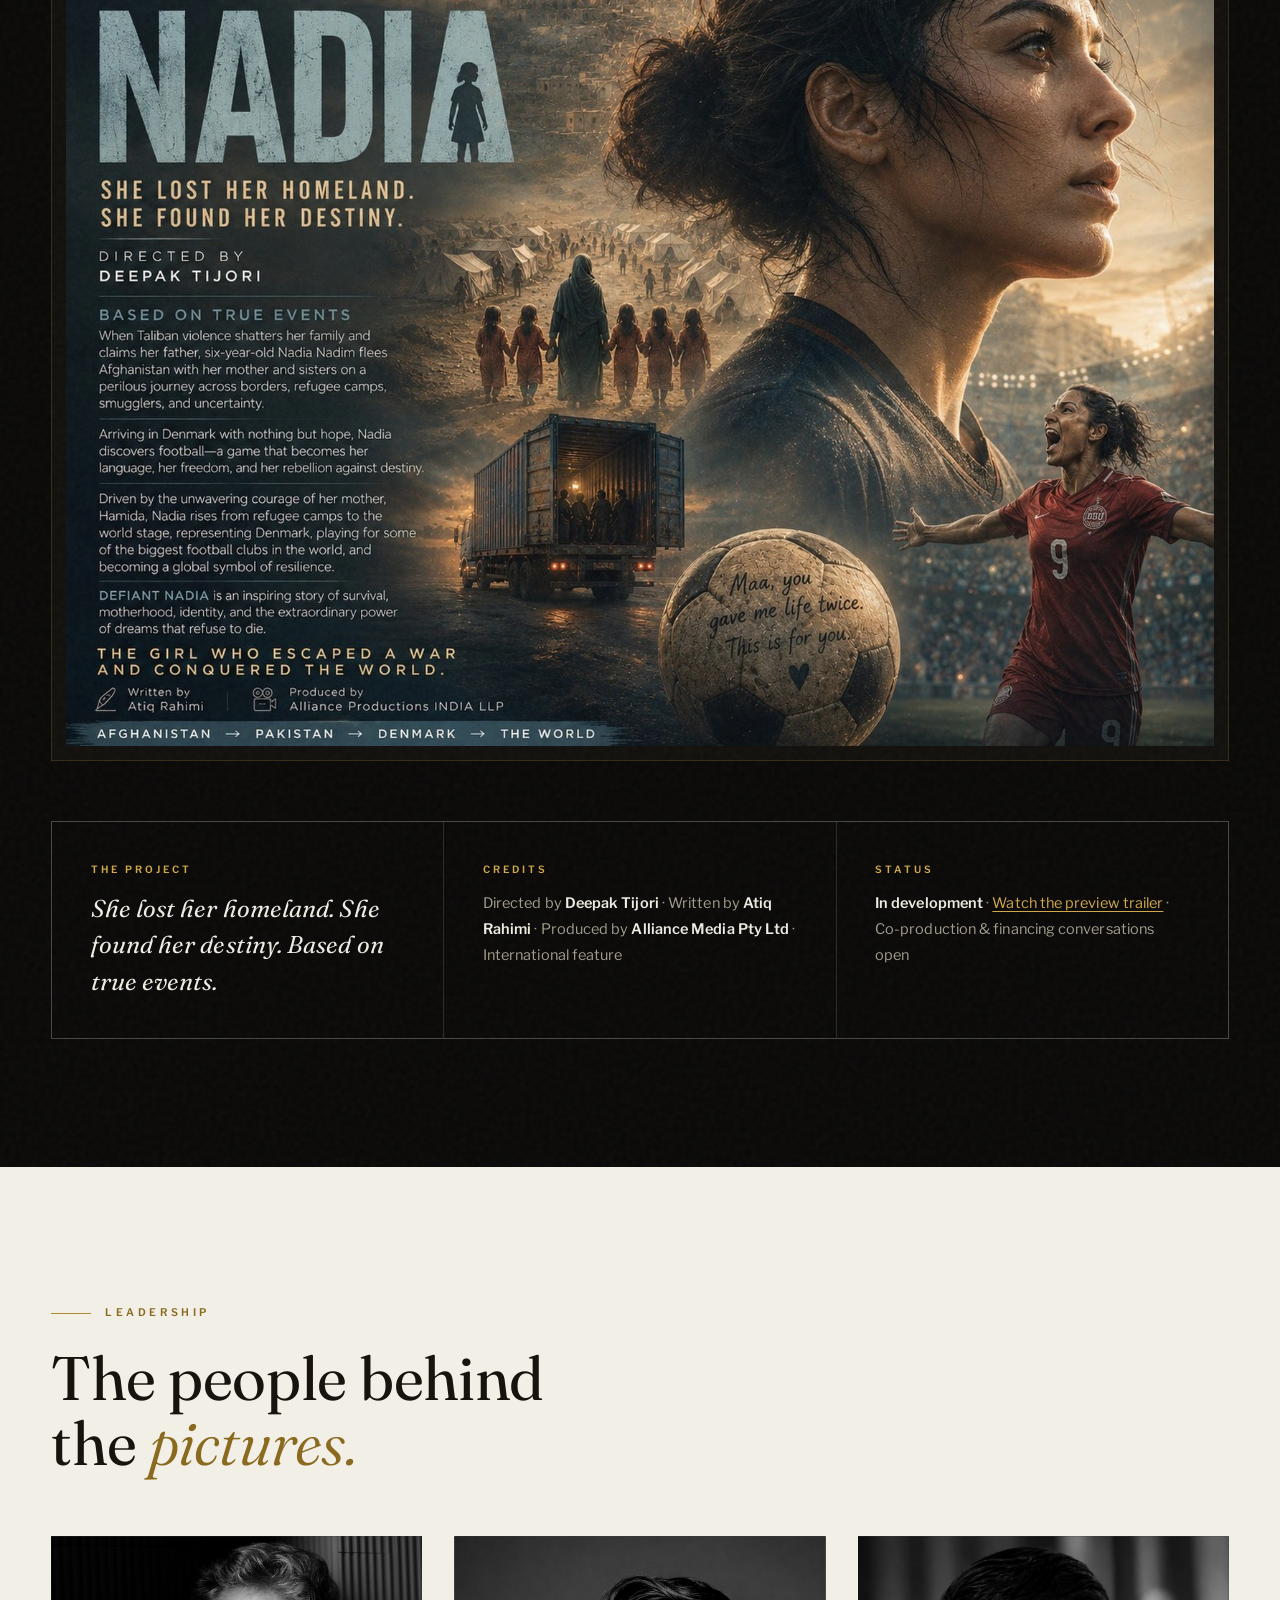
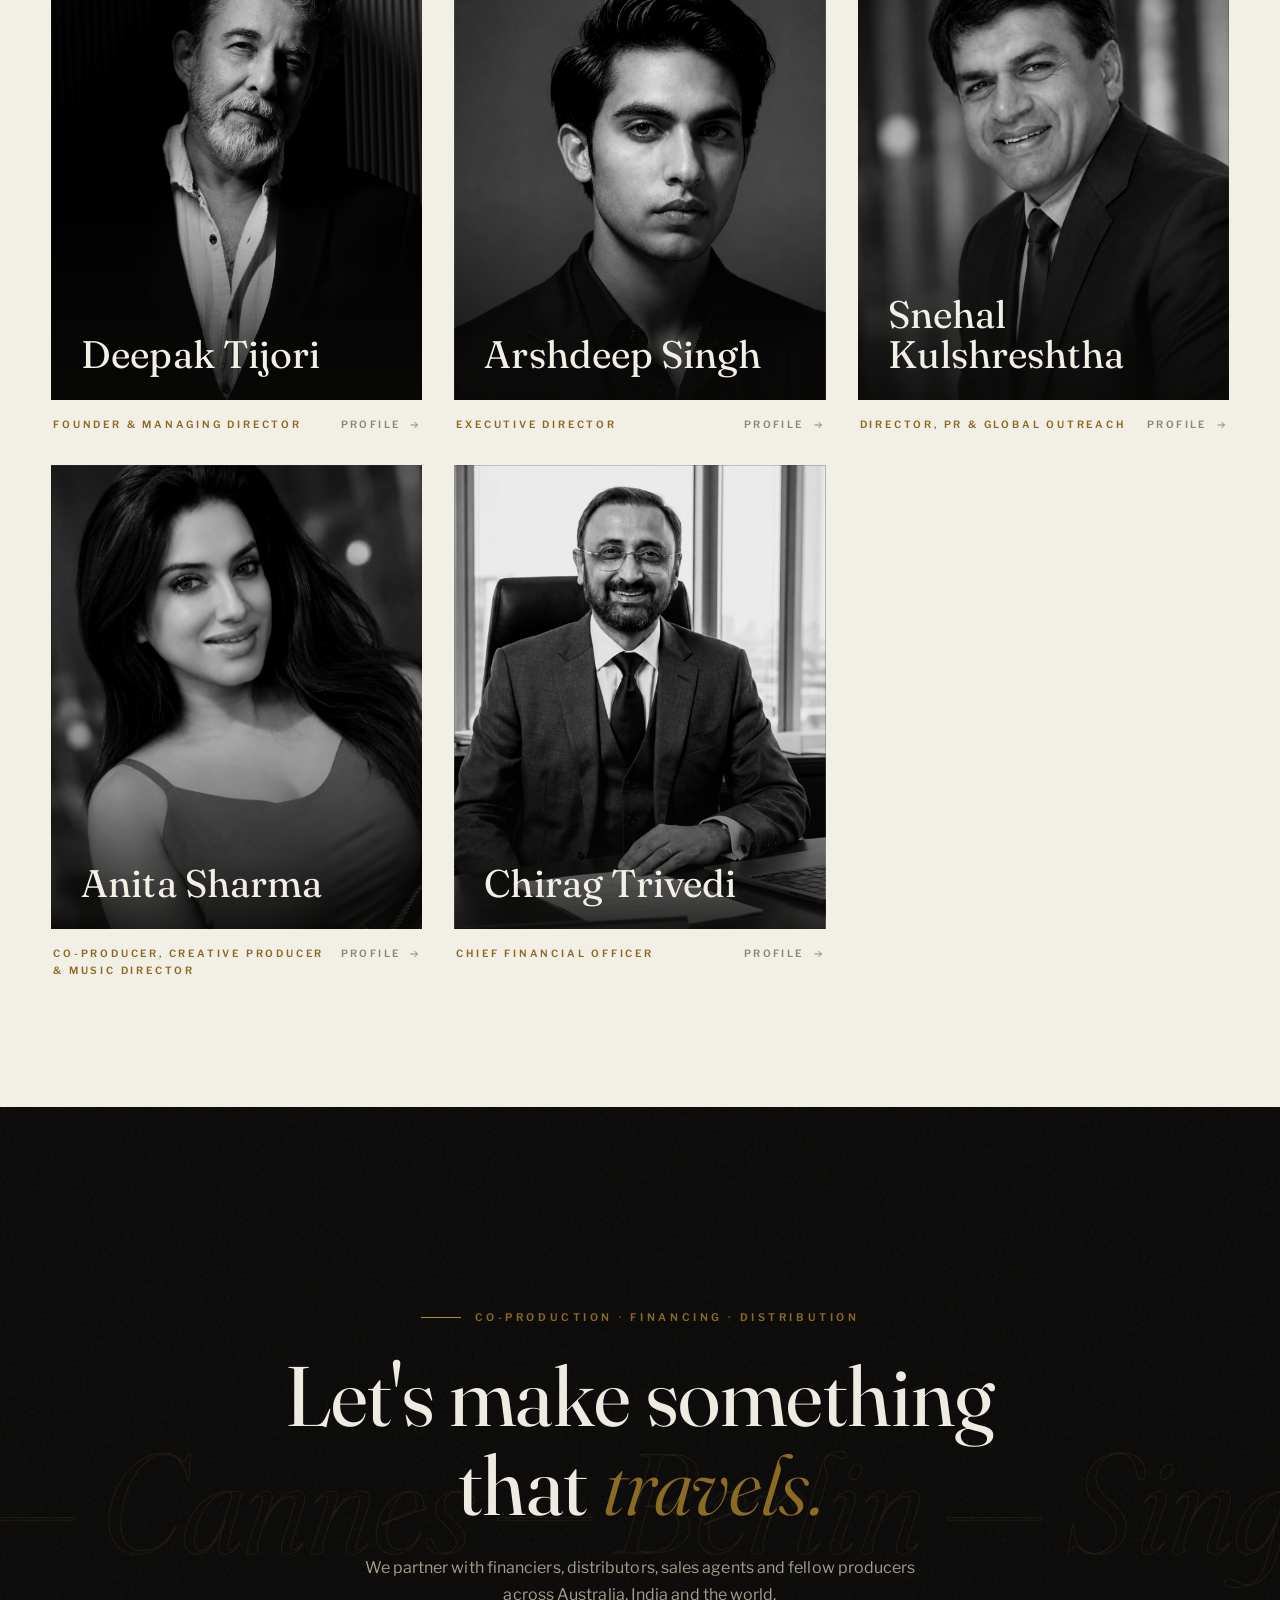
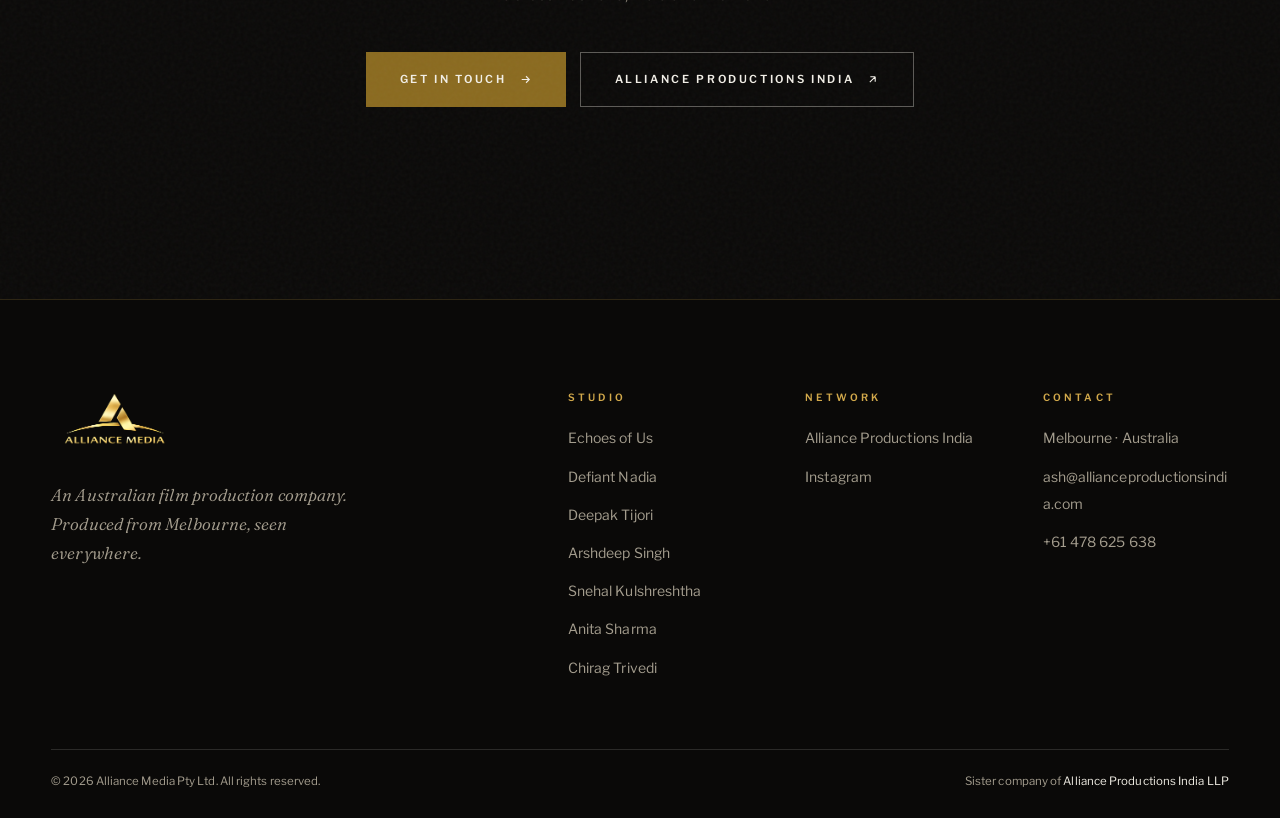
==== commit 2cae9b04: "Mobile hero: dedicated portrait artwork (AI-extended from the faces banner) via <picture>; both face" ====
--- a/index.html
+++ b/index.html
@@ -11,8 +11,9 @@
   <link rel="preload" as="style" href="https://fonts.googleapis.com/css2?family=Fraunces:ital,opsz,wght@0,9..144,340..560;1,9..144,340..560&family=Libre+Franklin:wght@400..800&display=swap" />
   <link href="https://fonts.googleapis.com/css2?family=Fraunces:ital,opsz,wght@0,9..144,340..560;1,9..144,340..560&family=Libre+Franklin:wght@400..800&display=swap" rel="stylesheet" media="print" onload="this.media=&quot;all&quot;" />
   <noscript><link href="https://fonts.googleapis.com/css2?family=Fraunces:ital,opsz,wght@0,9..144,340..560;1,9..144,340..560&family=Libre+Franklin:wght@400..800&display=swap" rel="stylesheet" /></noscript>
-  <link rel="preload" as="image" href="assets/films/echoes-of-us-hero-faces-w2400.jpg" imagesrcset="assets/films/echoes-of-us-hero-faces-w800.jpg 800w, assets/films/echoes-of-us-hero-faces-w1200.jpg 1200w, assets/films/echoes-of-us-hero-faces-w2400.jpg 2400w" imagesizes="100vw" />
-  <link rel="stylesheet" href="styles.css?v=9" />
+  <link rel="preload" as="image" media="(min-width: 761px)" href="assets/films/echoes-of-us-hero-faces-w2400.jpg" imagesrcset="assets/films/echoes-of-us-hero-faces-w800.jpg 800w, assets/films/echoes-of-us-hero-faces-w1200.jpg 1200w, assets/films/echoes-of-us-hero-faces-w2400.jpg 2400w" imagesizes="100vw" />
+  <link rel="preload" as="image" media="(max-width: 760px)" href="assets/films/echoes-of-us-hero-mobile-w848.jpg" imagesrcset="assets/films/echoes-of-us-hero-mobile-w424.jpg 424w, assets/films/echoes-of-us-hero-mobile-w848.jpg 848w" imagesizes="100vw" />
+  <link rel="stylesheet" href="styles.css?v=10" />
   <link rel="canonical" href="https://alliancemediaptyltd.au/" />
   <meta property="og:type" content="website" />
   <meta property="og:site_name" content="Alliance Media Pty Ltd" />
@@ -93,7 +94,10 @@
     <!-- ======================================================== ACT I · HERO -->
     <section class="hero--cinema grain">
       <div class="hero__media">
-        <img src="assets/films/echoes-of-us-hero-faces-w2400.jpg" srcset="assets/films/echoes-of-us-hero-faces-w800.jpg 800w, assets/films/echoes-of-us-hero-faces-w1200.jpg 1200w, assets/films/echoes-of-us-hero-faces-w2400.jpg 2400w" sizes="100vw" alt="Deepak Tijori and Iulia Vantur in Echoes of Us" width="2400" height="730" fetchpriority="high" />
+        <picture>
+          <source media="(max-width: 760px)" srcset="assets/films/echoes-of-us-hero-mobile-w424.jpg 424w, assets/films/echoes-of-us-hero-mobile-w848.jpg 848w" sizes="100vw" width="848" height="1264" />
+          <img src="assets/films/echoes-of-us-hero-faces-w2400.jpg" srcset="assets/films/echoes-of-us-hero-faces-w800.jpg 800w, assets/films/echoes-of-us-hero-faces-w1200.jpg 1200w, assets/films/echoes-of-us-hero-faces-w2400.jpg 2400w" sizes="100vw" alt="Deepak Tijori and Iulia Vantur in Echoes of Us" width="2400" height="730" fetchpriority="high" />
+        </picture>
       </div>
       <div class="container hero__inner">
         <p class="hero__kicker">Alliance Media · An Australian film production company</p>
--- a/styles.css
+++ b/styles.css
@@ -177,7 +177,8 @@
 @keyframes cueline { 0% { transform: scaleX(0); transform-origin: 0 50%; } 55% { transform: scaleX(1); transform-origin: 0 50%; } 56% { transform-origin: 100% 50%; } 100% { transform: scaleX(0); transform-origin: 100% 50%; } }
 @media (max-width: 760px) {
   .hero__media { clip-path: inset(0); }
-  .hero__media img { object-position: 62% 30%; }
+  /* phones get the portrait hero art — keep both faces centred */
+  .hero__media img { object-position: 50% 28%; }
   .hero__credit { display: none; }
   .hero__foot-inner span:last-child { display: none; }
   /* phones skip the ident, so the title must not wait for JS */
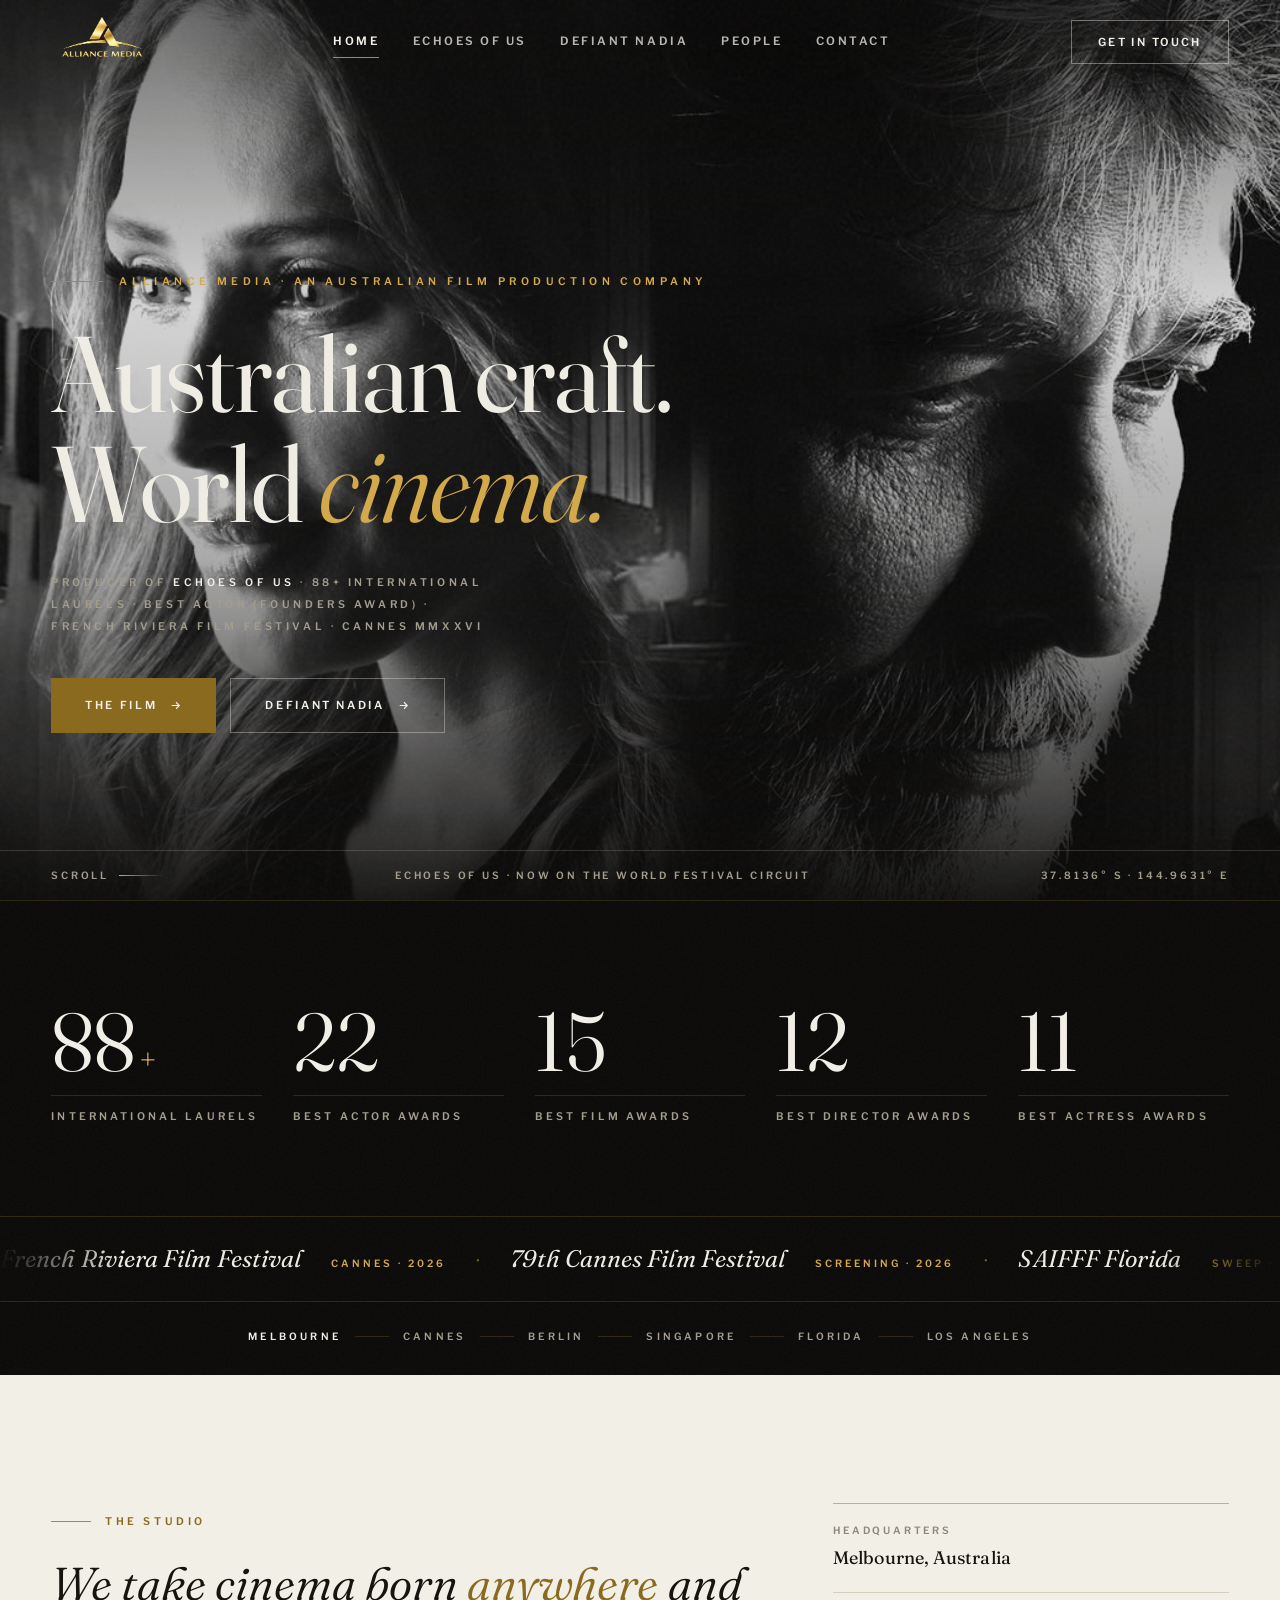
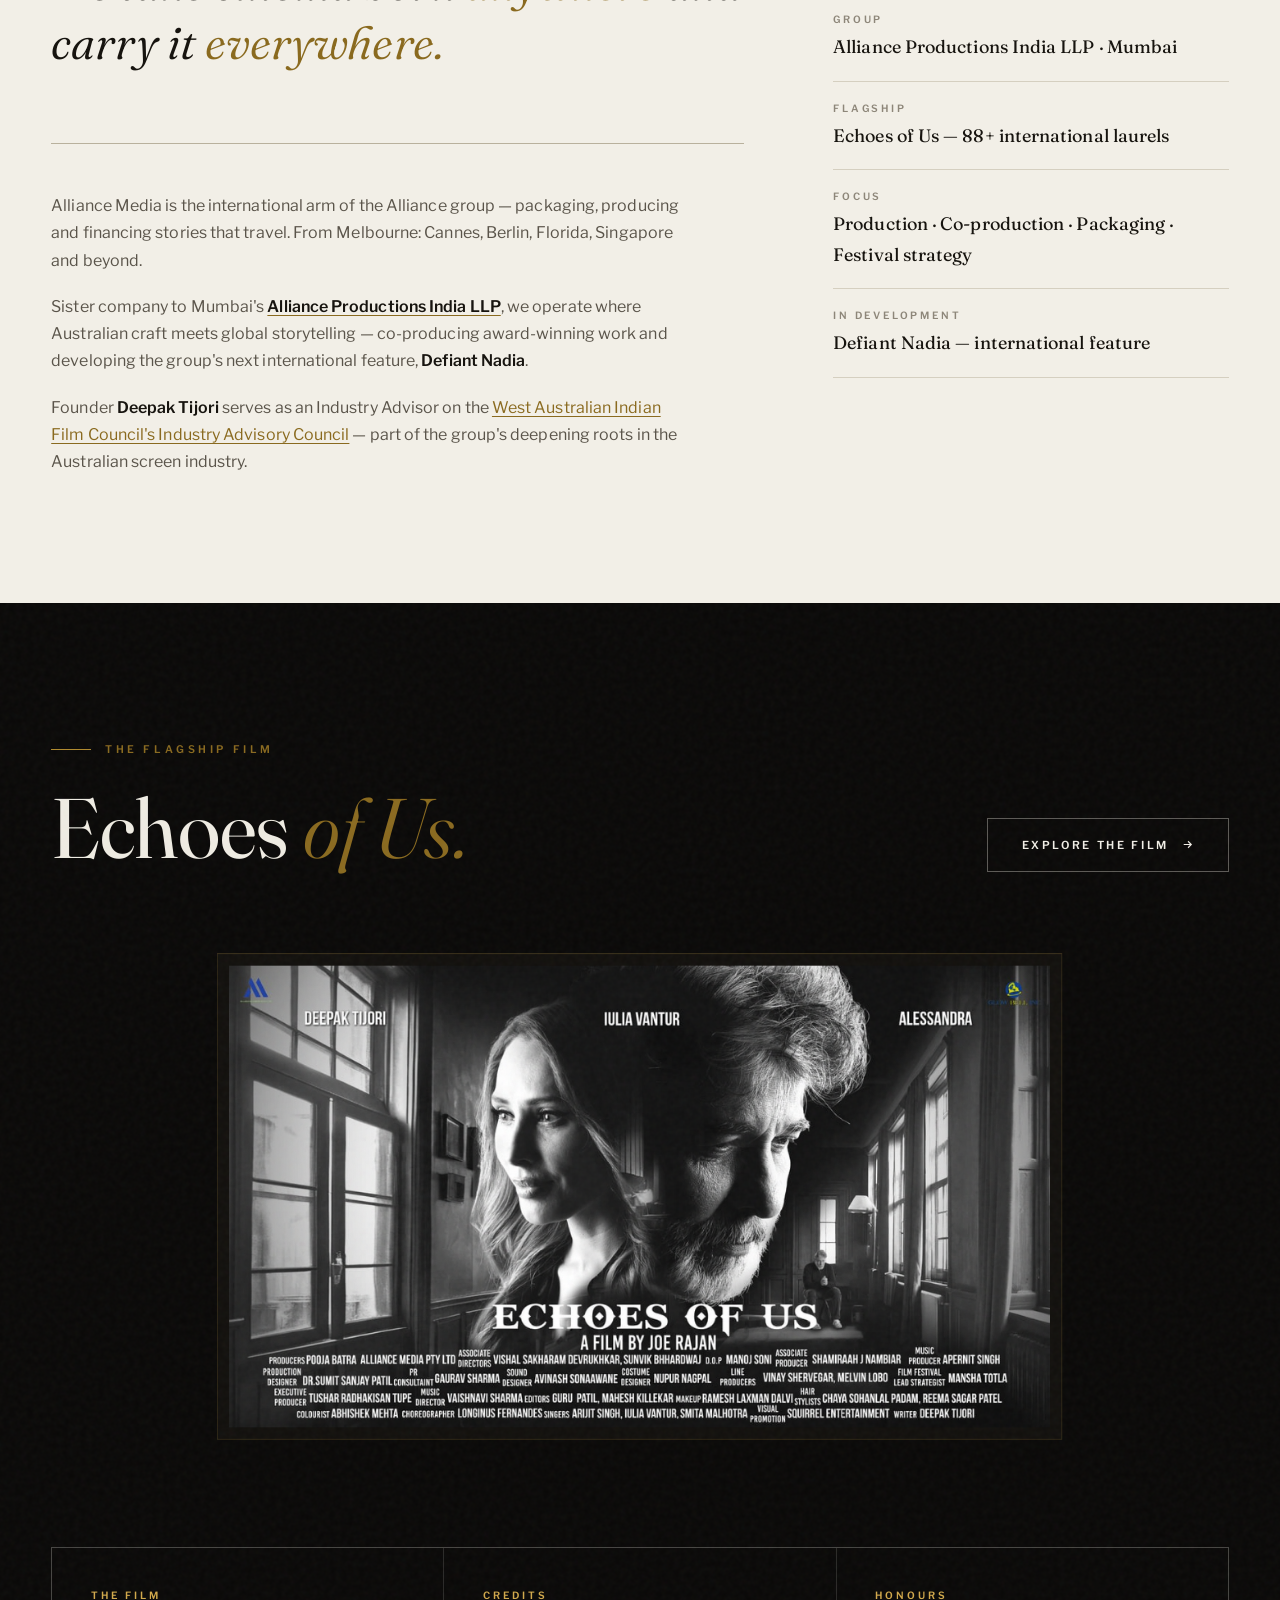
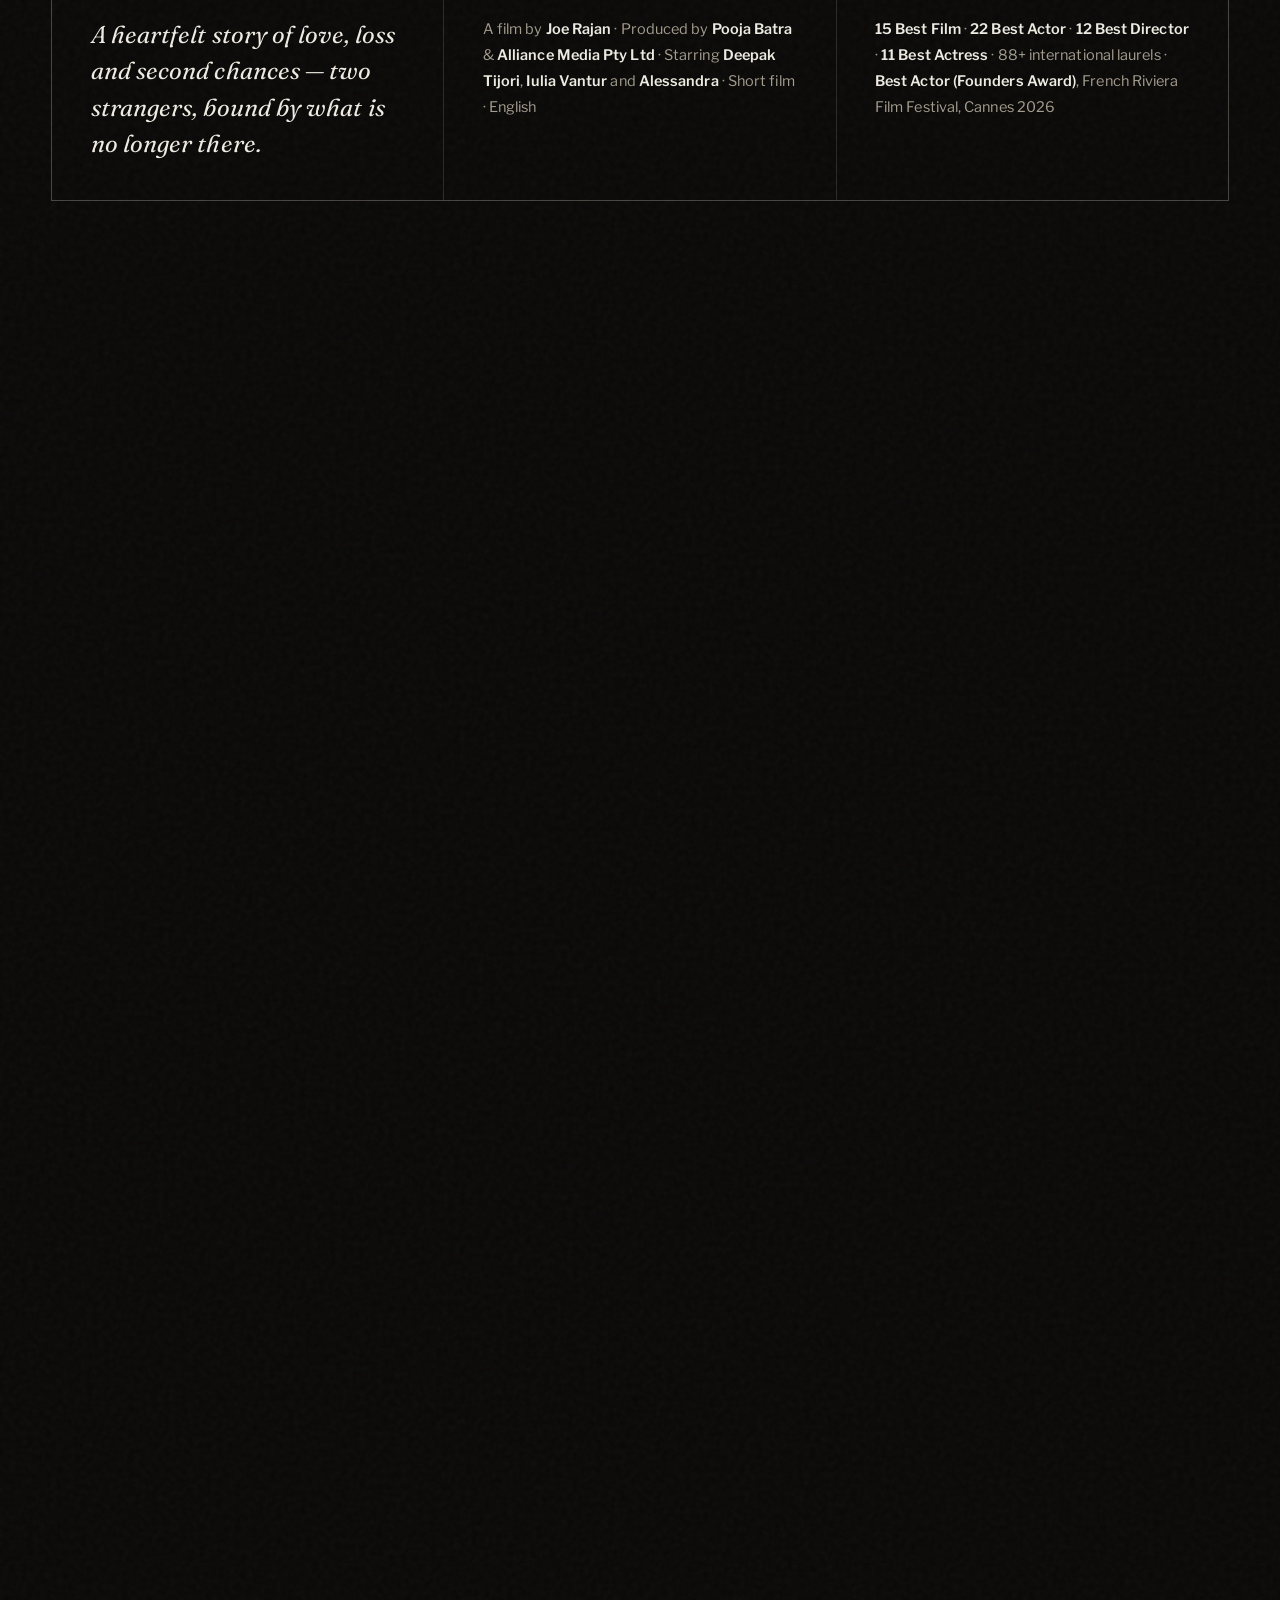
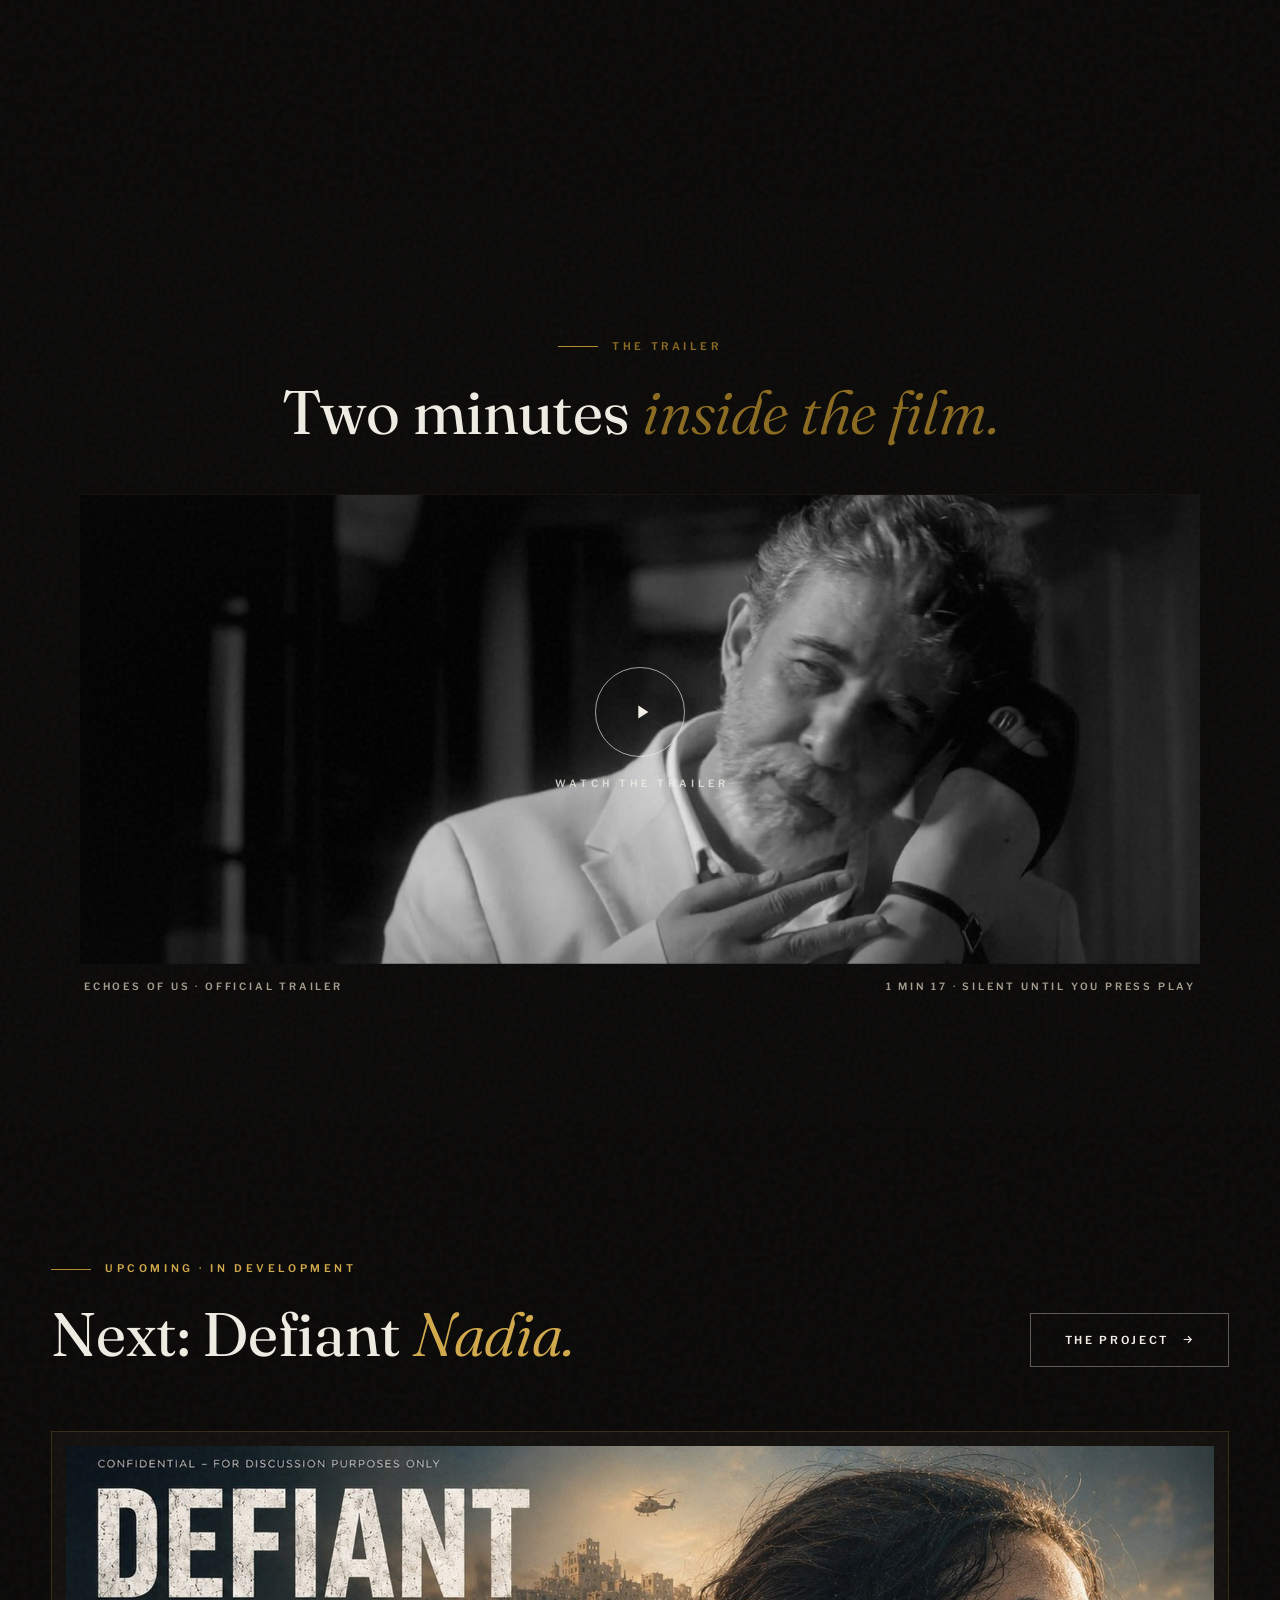
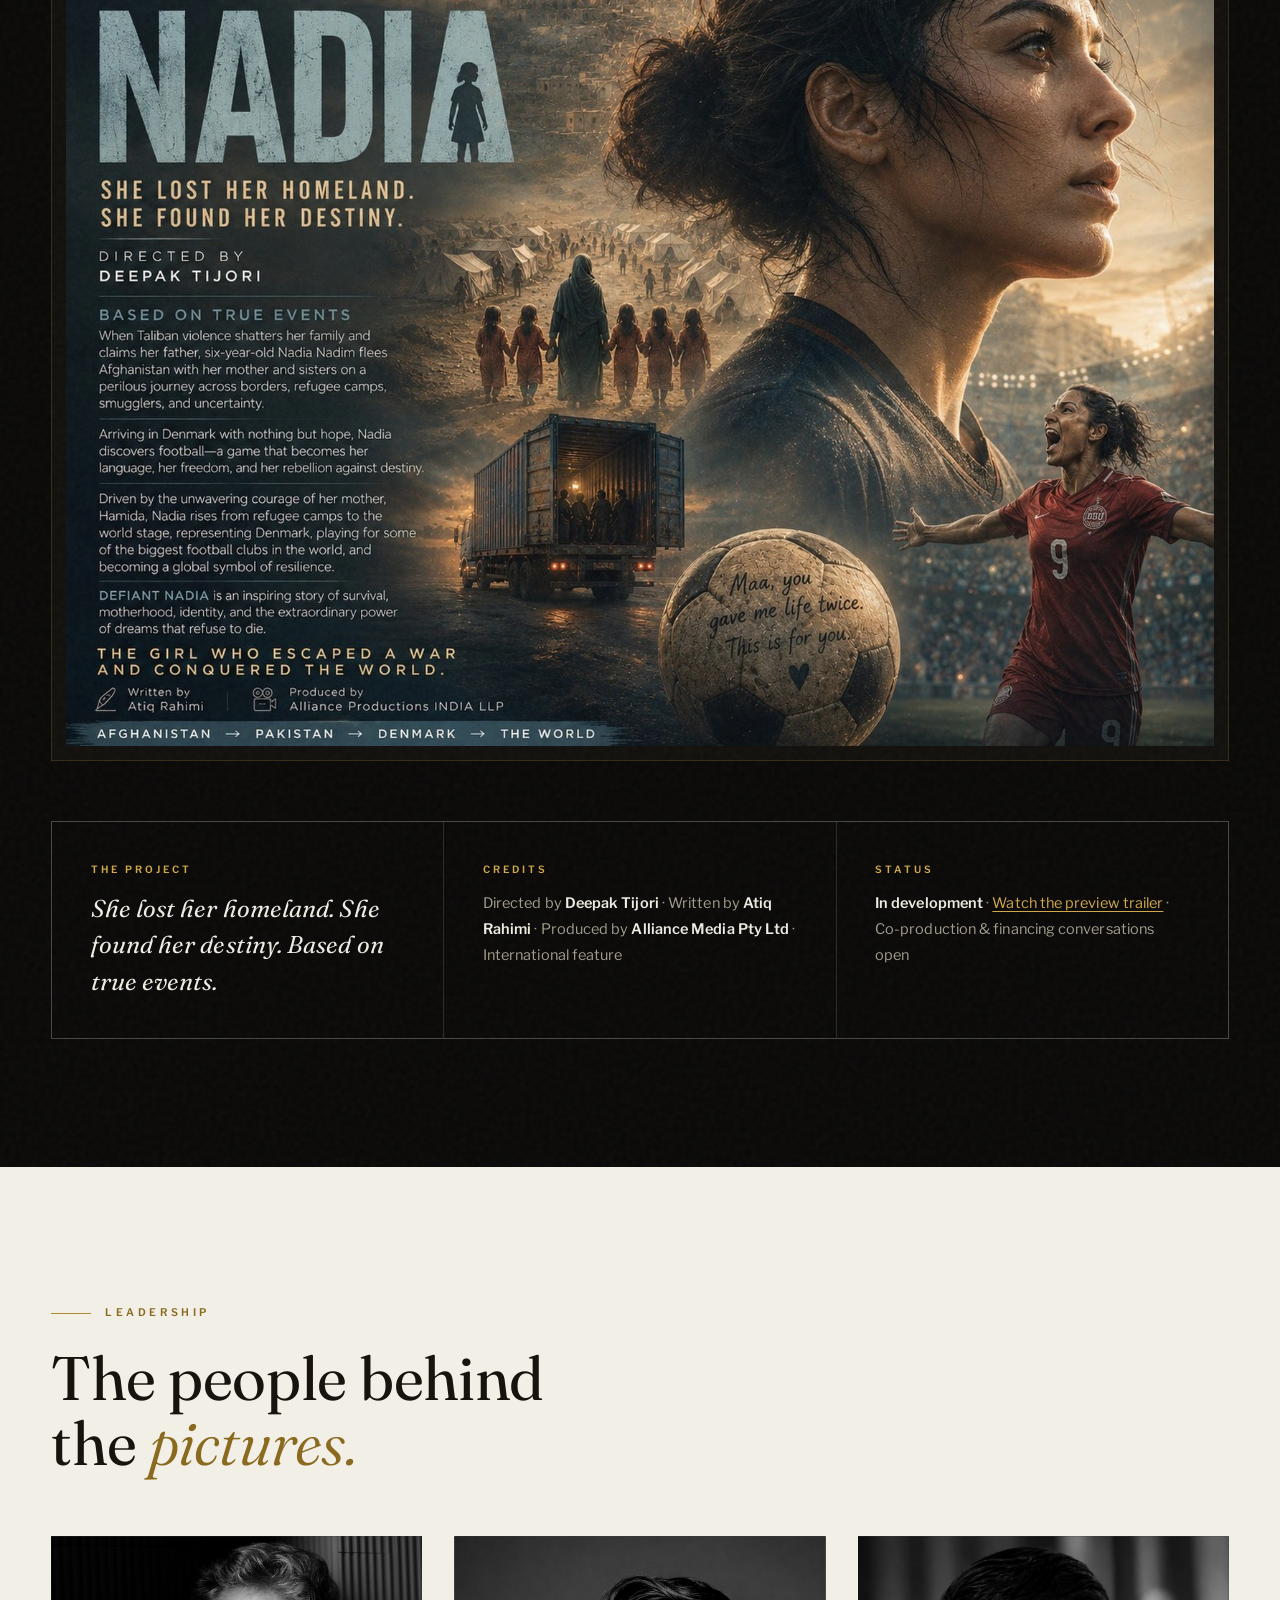
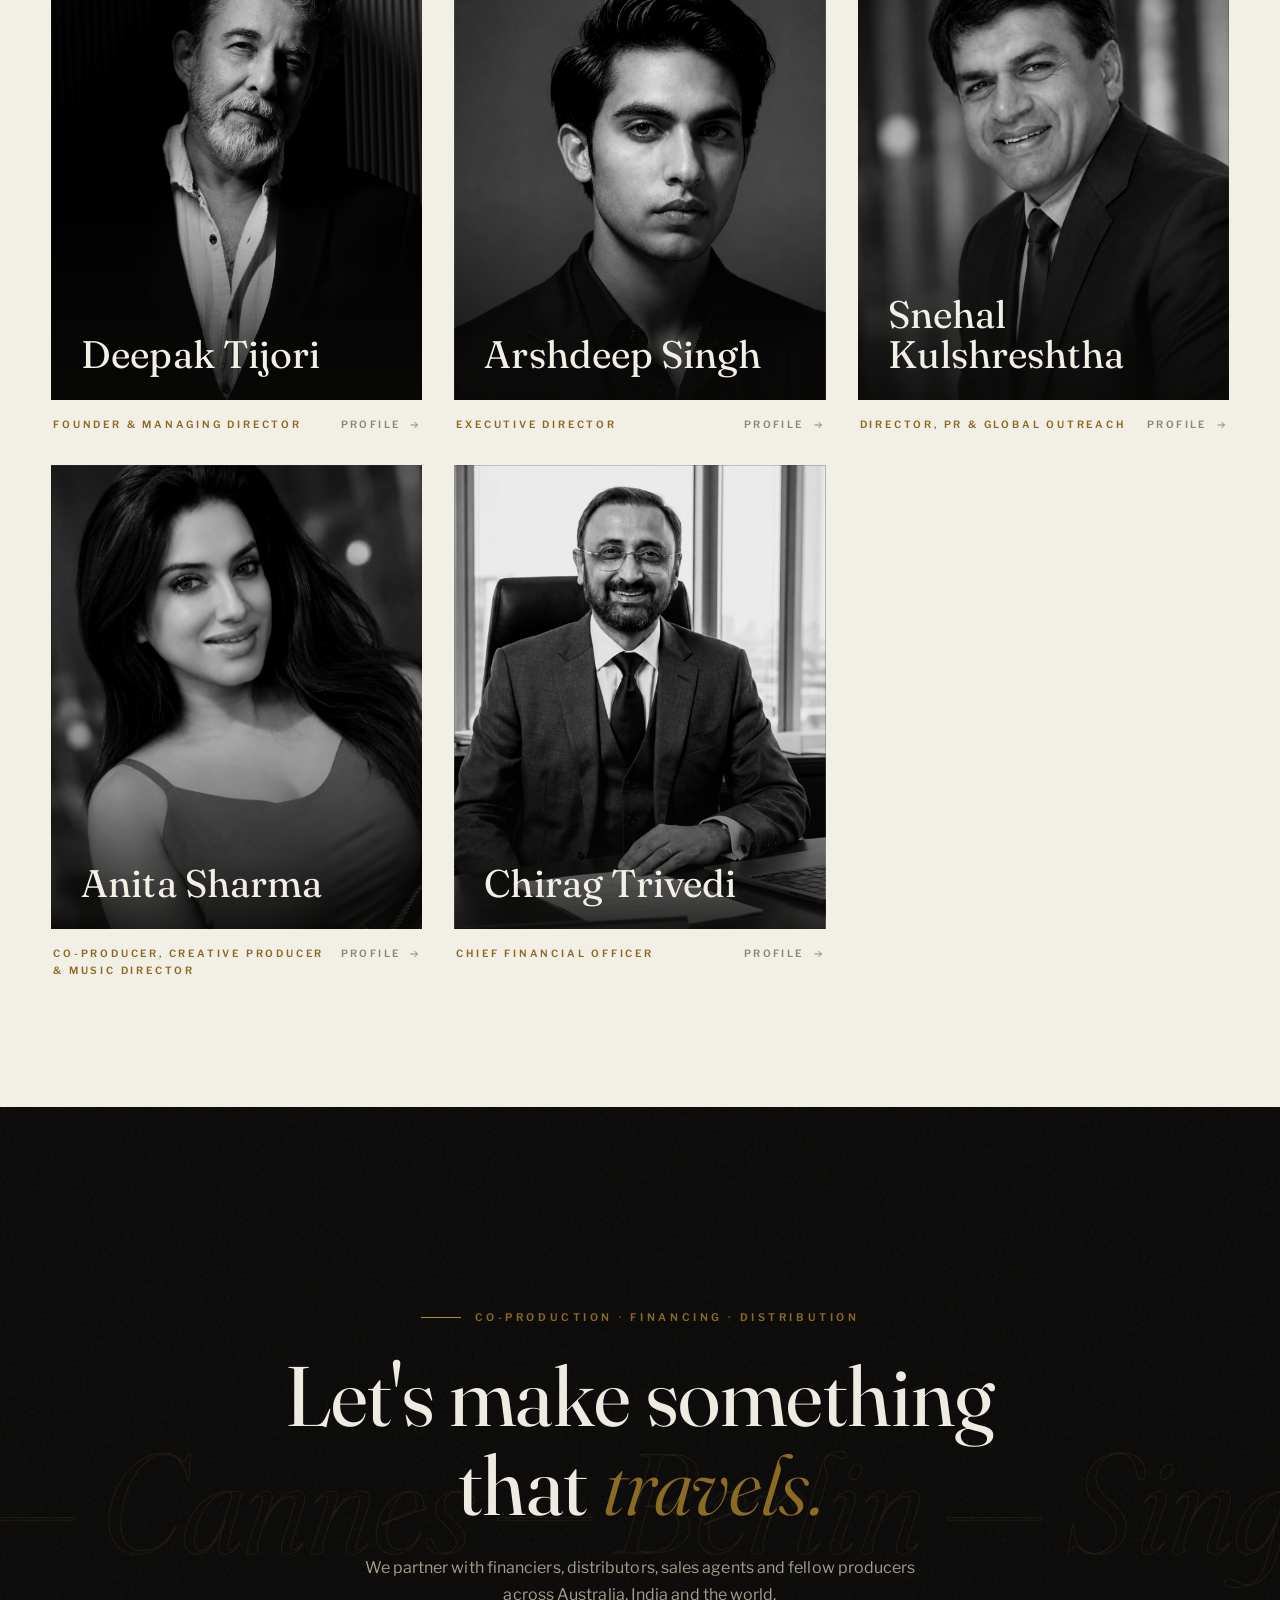
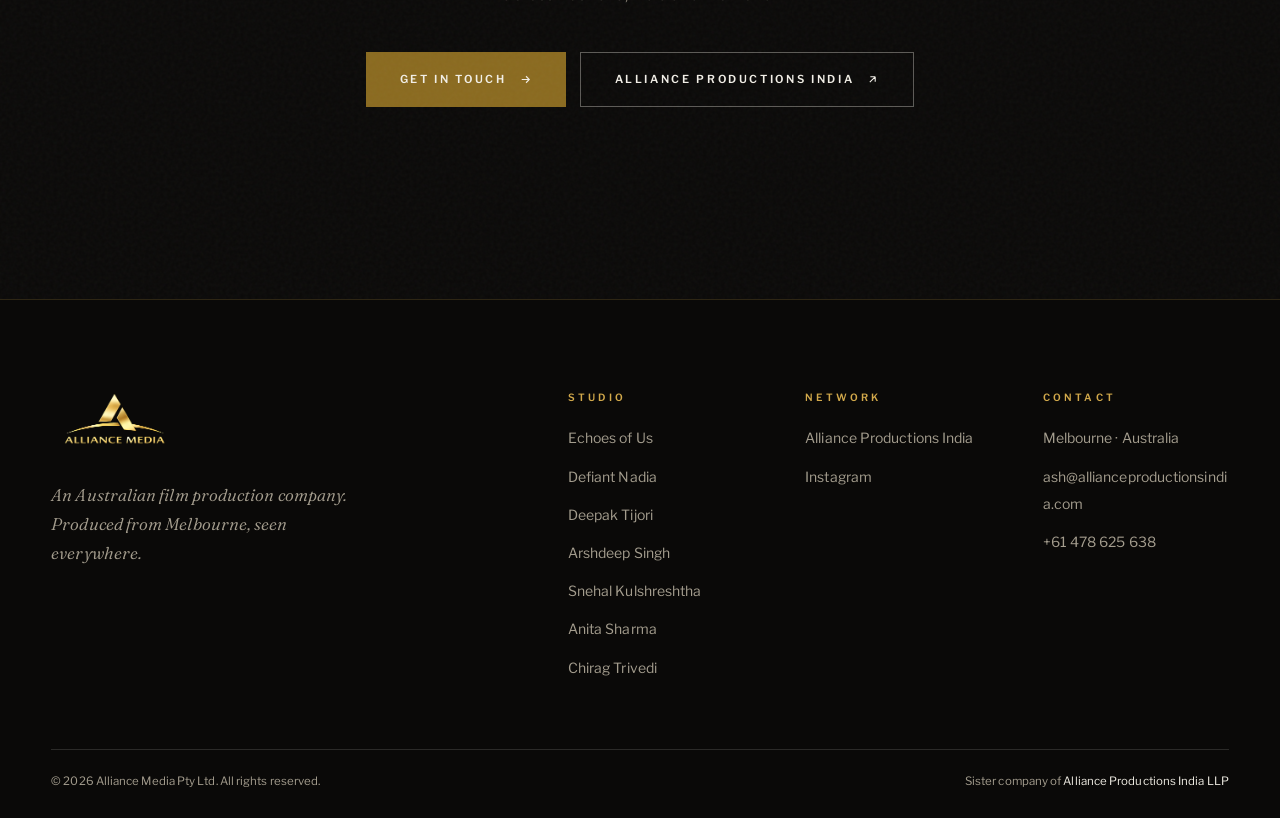
==== commit 12aaa0c4: "Echoes of Us: add the 12 Best Director awards everywhere the other counts appear (recognition grid n" ====
--- a/index.html
+++ b/index.html
@@ -13,7 +13,7 @@
   <noscript><link href="https://fonts.googleapis.com/css2?family=Fraunces:ital,opsz,wght@0,9..144,340..560;1,9..144,340..560&family=Libre+Franklin:wght@400..800&display=swap" rel="stylesheet" /></noscript>
   <link rel="preload" as="image" media="(min-width: 761px)" href="assets/films/echoes-of-us-hero-faces-w2400.jpg" imagesrcset="assets/films/echoes-of-us-hero-faces-w800.jpg 800w, assets/films/echoes-of-us-hero-faces-w1200.jpg 1200w, assets/films/echoes-of-us-hero-faces-w2400.jpg 2400w" imagesizes="100vw" />
   <link rel="preload" as="image" media="(max-width: 760px)" href="assets/films/echoes-of-us-hero-mobile-w848.jpg" imagesrcset="assets/films/echoes-of-us-hero-mobile-w424.jpg 424w, assets/films/echoes-of-us-hero-mobile-w848.jpg 848w" imagesizes="100vw" />
-  <link rel="stylesheet" href="styles.css?v=10" />
+  <link rel="stylesheet" href="styles.css?v=11" />
   <link rel="canonical" href="https://alliancemediaptyltd.au/" />
   <meta property="og:type" content="website" />
   <meta property="og:site_name" content="Alliance Media Pty Ltd" />
@@ -127,6 +127,7 @@
           <div class="rec-stat"><div class="rec-stat__num"><span data-count="88">88</span><sup>+</sup></div><div class="rec-stat__label">International laurels</div></div>
           <div class="rec-stat"><div class="rec-stat__num"><span data-count="22">22</span></div><div class="rec-stat__label">Best Actor awards</div></div>
           <div class="rec-stat"><div class="rec-stat__num"><span data-count="15">15</span></div><div class="rec-stat__label">Best Film awards</div></div>
+          <div class="rec-stat"><div class="rec-stat__num"><span data-count="12">12</span></div><div class="rec-stat__label">Best Director awards</div></div>
           <div class="rec-stat"><div class="rec-stat__num"><span data-count="11">11</span></div><div class="rec-stat__label">Best Actress awards</div></div>
         </div>
       </div>
@@ -195,7 +196,7 @@
             </div>
             <div class="flagship__cell">
               <h4>Honours</h4>
-              <p><b>15 Best Film</b> · <b>22 Best Actor</b> · <b>11 Best Actress</b> · 88+ international laurels · <b>Best Actor (Founders Award)</b>, French Riviera Film Festival, Cannes 2026</p>
+              <p><b>15 Best Film</b> · <b>22 Best Actor</b> · <b>12 Best Director</b> · <b>11 Best Actress</b> · 88+ international laurels · <b>Best Actor (Founders Award)</b>, French Riviera Film Festival, Cannes 2026</p>
             </div>
           </div>
         </div>
--- a/styles.css
+++ b/styles.css
@@ -187,8 +187,9 @@
 
 /* ------------------------------------------------------------ recognition */
 .recognition { background: var(--black); color: var(--n-text); border-top: 1px solid var(--n-line); padding: clamp(60px, 8vw, 110px) 0 0; }
-.recognition__grid { display: grid; grid-template-columns: repeat(4, 1fr); gap: clamp(24px, 3vw, 56px); align-items: end; }
-@media (max-width: 860px) { .recognition__grid { grid-template-columns: repeat(2, 1fr); row-gap: 44px; } }
+.recognition__grid { display: grid; grid-template-columns: repeat(5, 1fr); gap: clamp(20px, 2.4vw, 48px); align-items: end; }
+@media (max-width: 860px) { .recognition__grid { grid-template-columns: repeat(3, 1fr); row-gap: 44px; } }
+@media (max-width: 520px) { .recognition__grid { grid-template-columns: repeat(2, 1fr); } }
 .rec-stat__num { font-family: var(--serif); font-weight: 340; font-size: clamp(52px, 6.4vw, 104px); line-height: 0.95; color: var(--ivory); display: flex; align-items: baseline; }
 .rec-stat__num sup { font-size: 0.4em; color: var(--gold-bright); margin-left: 4px; }
 .rec-stat__label { margin-top: 14px; font-size: 10.5px; font-weight: 600; letter-spacing: 0.3em; text-transform: uppercase; color: var(--n-dim); border-top: 1px solid var(--n-line); padding-top: 12px; }
